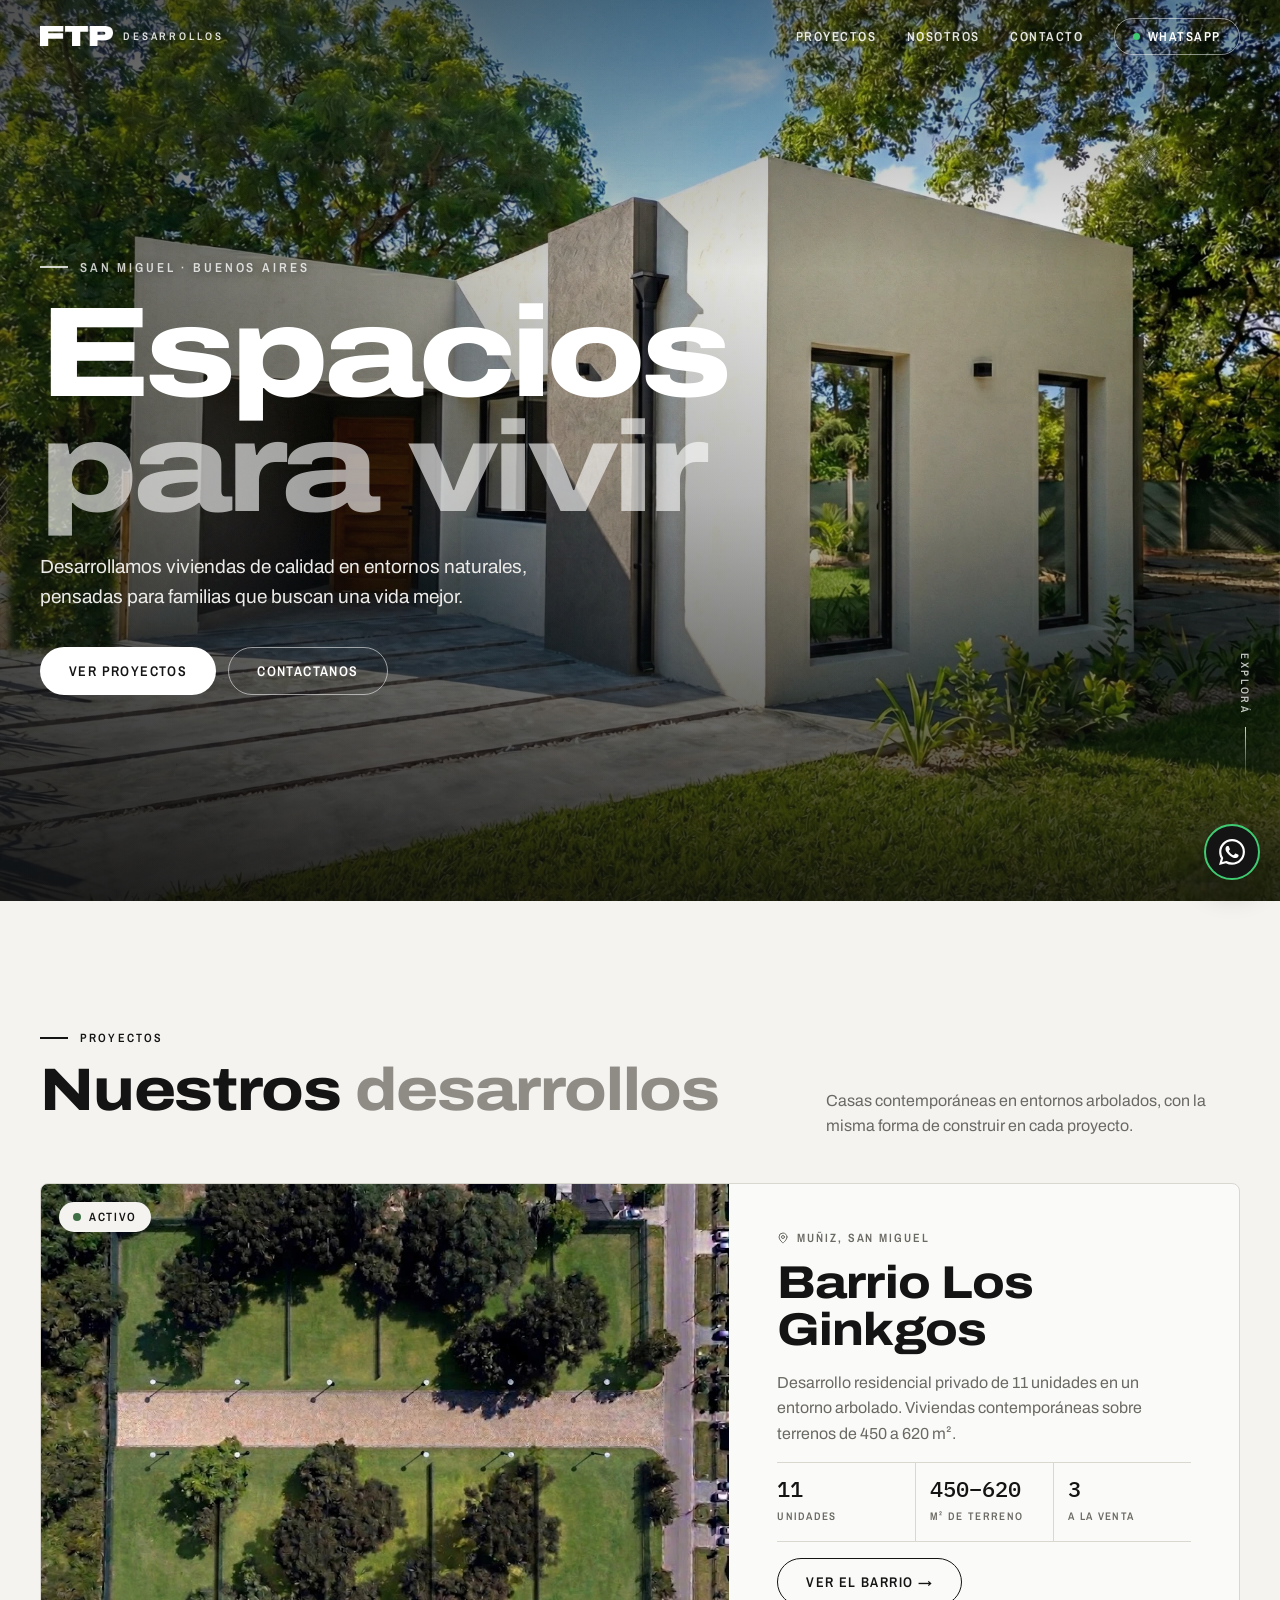
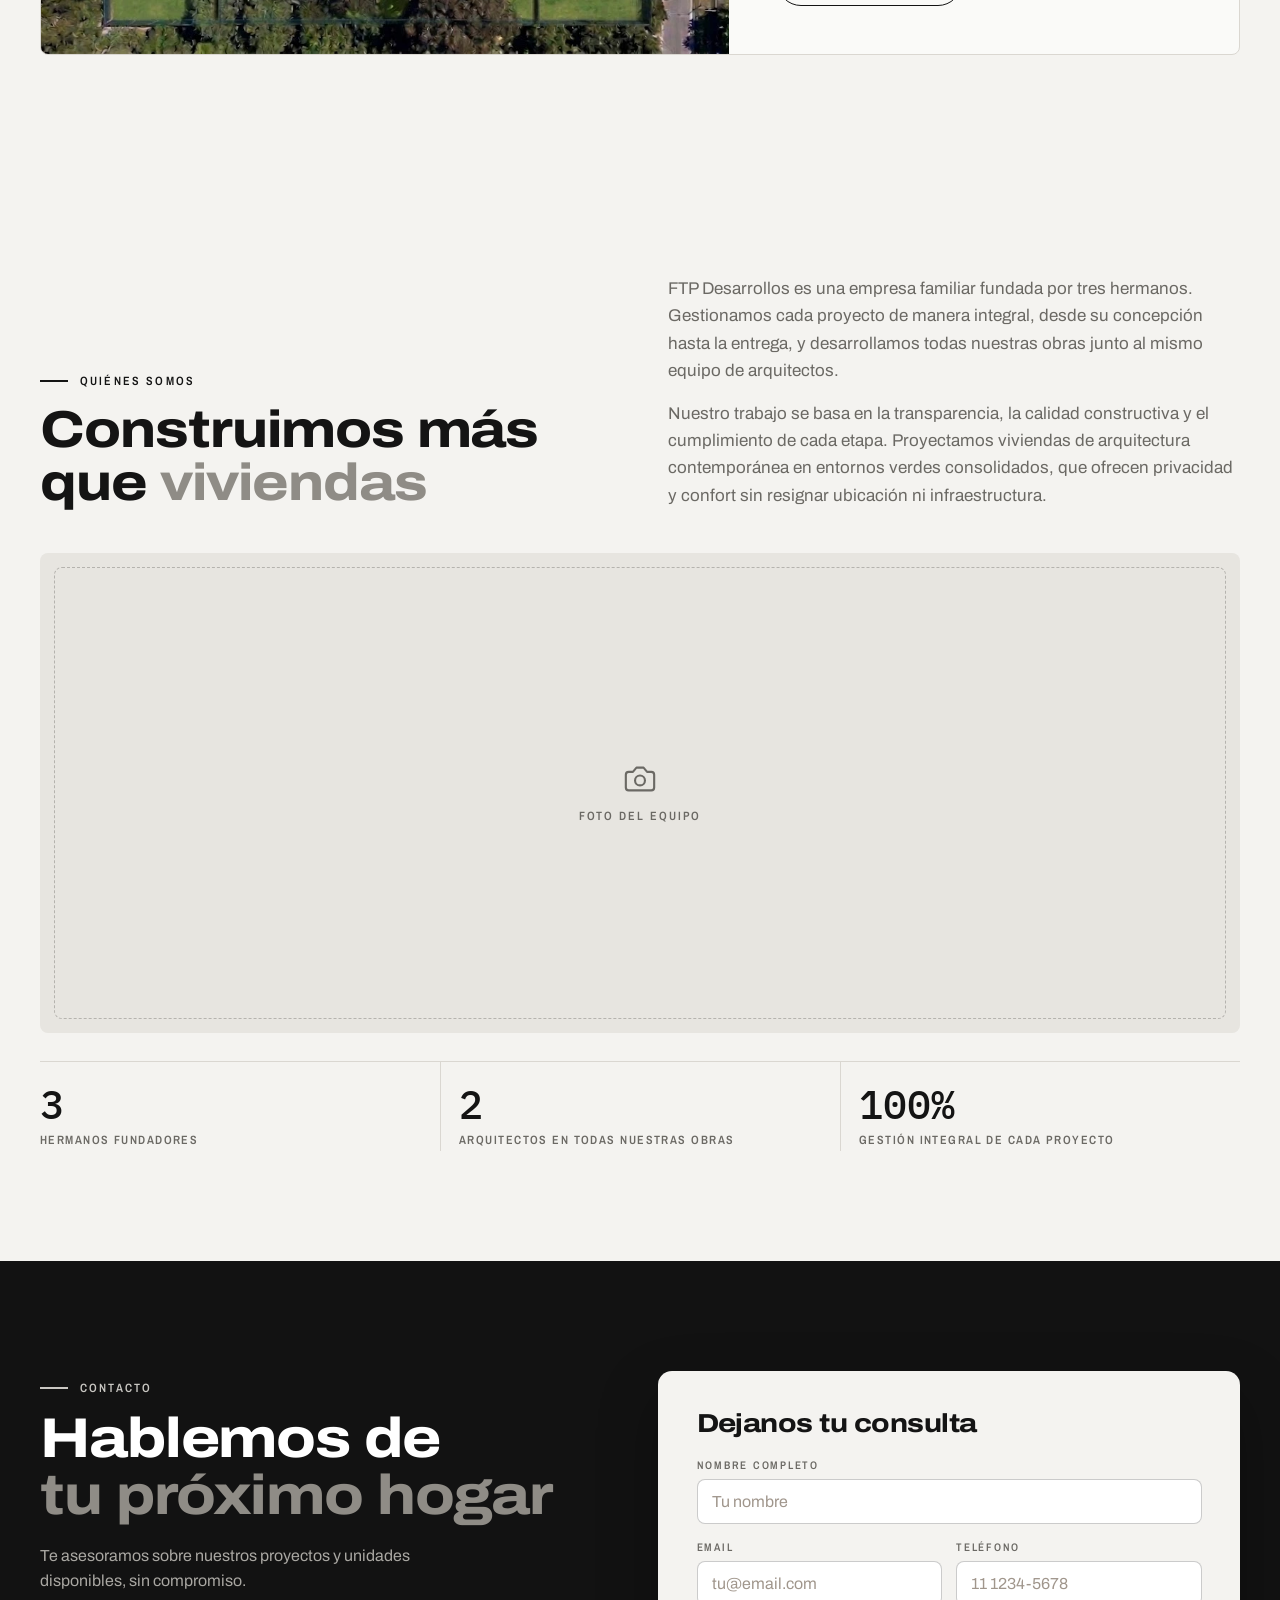
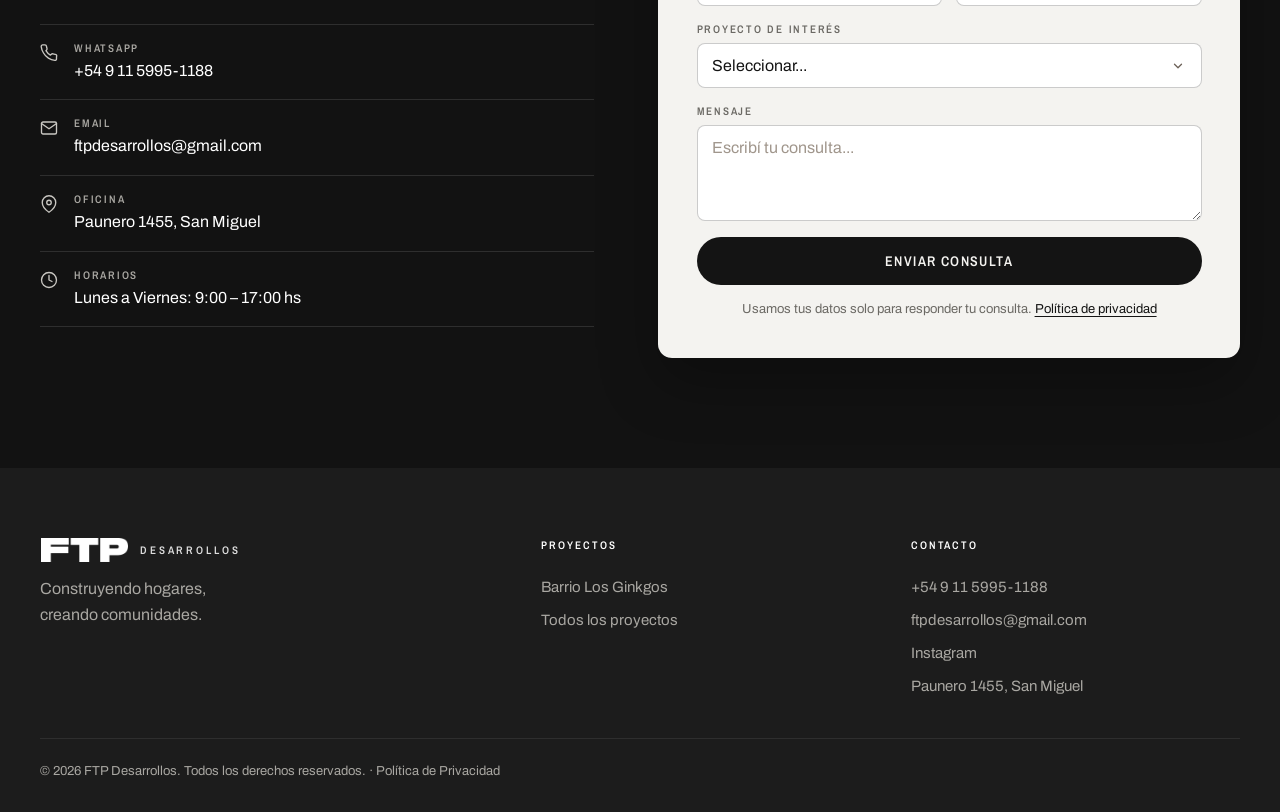
==== index.html @ 304e0113 "Rediseño en blanco y negro con el logo nuevo, páginas de cada casa y vista aérea del barrio - Logo d" ====
<!DOCTYPE html>
<html lang="es">
<head>
    <meta charset="UTF-8">
    <meta name="viewport" content="width=device-width, initial-scale=1.0">
    <title>FTP Desarrollos | Desarrollos inmobiliarios</title>

    <link rel="icon" type="image/x-icon" href="favicon.ico">
    <link rel="icon" type="image/png" sizes="16x16" href="favicon-16x16.png">
    <link rel="icon" type="image/png" sizes="32x32" href="favicon-32x32.png">
    <link rel="icon" type="image/png" sizes="48x48" href="favicon-48x48.png">
    <link rel="icon" type="image/png" sizes="192x192" href="android-chrome-192x192.png">
    <link rel="apple-touch-icon" sizes="180x180" href="apple-touch-icon.png">
    <link rel="manifest" href="site.webmanifest">
    <meta name="theme-color" content="#121212">

    <meta name="description" content="Desarrollamos casas residenciales en San Miguel, Buenos Aires. Conocé Barrio Los Ginkgos, nuestro desarrollo en Muñiz con unidades disponibles.">
    <link rel="canonical" href="https://ftpdesarrollos.com/">
    <meta property="og:title" content="FTP Desarrollos | Casas residenciales en San Miguel">
    <meta property="og:description" content="Desarrollamos casas residenciales en San Miguel, Buenos Aires. Conocé Barrio Los Ginkgos, nuestro desarrollo en Muñiz con unidades disponibles.">
    <meta property="og:image" content="https://ftpdesarrollos.com/images/barrio/barrio1-og.jpg">
    <meta property="og:image:width" content="1200">
    <meta property="og:image:type" content="image/jpeg">
    <meta property="og:url" content="https://ftpdesarrollos.com">
    <meta property="og:type" content="website">
    <meta property="og:locale" content="es_AR">
    <meta name="twitter:card" content="summary_large_image">

    <script>document.documentElement.classList.add('js')</script>
    <link rel="preload" as="image" href="images/uf10/frente-hd.webp" fetchpriority="high">
    <link rel="preconnect" href="https://fonts.googleapis.com">
    <link rel="preconnect" href="https://fonts.gstatic.com" crossorigin>
    <link href="https://fonts.googleapis.com/css2?family=Archivo:wdth,wght@62..125,400..800&family=Archivo+Narrow:wght@500;600;700&family=IBM+Plex+Mono:wght@400;500&display=swap" rel="stylesheet">
    <link rel="stylesheet" href="css/styles.css">

    <script type="application/ld+json">
    {
      "@context": "https://schema.org",
      "@type": "RealEstateAgent",
      "name": "FTP Desarrollos",
      "url": "https://ftpdesarrollos.com",
      "logo": "https://ftpdesarrollos.com/android-chrome-512x512.png",
      "image": "https://ftpdesarrollos.com/images/barrio/barrio1-og.jpg",
      "email": "ftpdesarrollos@gmail.com",
      "telephone": "+5491159951188",
      "sameAs": ["https://www.instagram.com/ftpdesarrollos/"],
      "address": {
        "@type": "PostalAddress",
        "streetAddress": "Paunero 1455",
        "addressLocality": "San Miguel",
        "addressRegion": "Buenos Aires",
        "addressCountry": "AR"
      },
      "areaServed": {
        "@type": "City",
        "name": "San Miguel, Buenos Aires"
      },
      "openingHoursSpecification": {
        "@type": "OpeningHoursSpecification",
        "dayOfWeek": ["Monday", "Tuesday", "Wednesday", "Thursday", "Friday"],
        "opens": "09:00",
        "closes": "17:00"
      }
    }
    </script>
</head>
<body>

    <!-- NAVBAR -->
    <nav class="navbar" id="navbar">
        <div class="container">
            <div class="nav-content">
                <a href="index.html" class="logo">
                    <span class="logo-mark" role="img" aria-label="FTP"></span>
                    <span class="logo-des">Desarrollos</span>
                </a>
                <div class="nav-menu" id="navMenu">
                    <a href="#proyectos">Proyectos</a>
                    <a href="#nosotros">Nosotros</a>
                    <a href="#contacto">Contacto</a>
                    <a href="https://wa.me/5491159951188?text=Hola!%20Me%20gustar%C3%ADa%20recibir%20informaci%C3%B3n%20sobre%20los%20desarrollos%20de%20FTP%20Desarrollos." class="nav-wa" target="_blank" rel="noopener">WhatsApp</a>
                </div>
                <button class="hamburger" id="hamburger" aria-label="Menú">
                    <span></span><span></span><span></span>
                </button>
            </div>
        </div>
    </nav>

    <!-- PORTADA -->
    <section class="hero hero-home" id="inicio">
        <div class="hero-slideshow">
            <div class="hero-slide active" style="background-image:url('images/uf10/frente-hd.webp')"></div>
            <div class="hero-slide" style="background-image:url('images/uf8/frente-hd.webp')"></div>
            <div class="hero-slide" style="background-image:url('images/uf10/casa%20afuera%20lateral.webp')"></div>
            <div class="hero-slide" style="background-image:url('images/uf7/frente-dia.webp')"></div>
        </div>
        <div class="hero-overlay"></div>
        <div class="container hero-container">
            <div class="hero-content">
                <span class="hero-tag">San Miguel · Buenos Aires</span>
                <h1 class="hero-title">Espacios<br><em>para vivir</em></h1>
                <p class="hero-sub">Desarrollamos viviendas de calidad en entornos naturales, pensadas para familias que buscan una vida mejor.</p>
                <div class="hero-btns">
                    <a href="#proyectos" class="btn-primary">Ver proyectos</a>
                    <a href="#contacto" class="btn-ghost">Contactanos</a>
                </div>
            </div>
        </div>
        <div class="hero-scroll">
            <span>Explorá</span>
            <div class="scroll-line"></div>
        </div>
    </section>

    <!-- PROYECTOS -->
    <section class="section-proyectos" id="proyectos">
        <div class="container">
            <div class="proyectos-head fade-in">
                <div>
                    <span class="label">Proyectos</span>
                    <h2 class="section-title">Nuestros <em>desarrollos</em></h2>
                </div>
                <p>Casas contemporáneas en entornos arbolados, con la misma forma de construir en cada proyecto.</p>
            </div>

            <div class="proyectos-grid">


                <!-- LOS GINKGOS -->
                <a href="barrio-los-ginkgos.html" class="proyecto-card fade-in">
                    <div class="pc-image">
                        <img width="1024" height="660" loading="lazy" src="images/barrio/plano-aereo.webp" alt="Vista aérea de Barrio Los Ginkgos: calle interna, lotes y arboleda">
                        <div class="pc-status-badge">Activo</div>
                    </div>
                    <div class="pc-info">
                        <div class="pc-location"><svg width="12" height="12" viewBox="0 0 24 24" fill="none" stroke="currentColor" stroke-width="2" stroke-linecap="round" stroke-linejoin="round"><path d="M20 10c0 6-8 12-8 12s-8-6-8-12a8 8 0 0 1 16 0Z"/><circle cx="12" cy="10" r="3"/></svg> Muñiz, San Miguel</div>
                        <h3>Barrio Los Ginkgos</h3>
                        <p>Desarrollo residencial privado de 11 unidades en un entorno arbolado. Viviendas contemporáneas sobre terrenos de 450 a 620 m².</p>
                        <div class="pc-facts">
                            <div><b>11</b><span>Unidades</span></div>
                            <div><b>450–620</b><span>m² de terreno</span></div>
                            <div><b>3</b><span>A la venta</span></div>
                        </div>
                        <span class="btn-outline pc-cta">Ver el barrio →</span>
                    </div>
                </a>

            </div>
        </div>
    </section>


    <!-- NOSOTROS -->
    <section class="section-nosotros" id="nosotros">
        <div class="container">
            <div class="nosotros-grid fade-in">
                <div class="nosotros-head">
                    <span class="label">Quiénes somos</span>
                    <h2>Construimos más<br>que <em>viviendas</em></h2>
                </div>
                <div class="nosotros-body">
                    <p>FTP Desarrollos es una empresa familiar fundada por tres hermanos. Gestionamos cada proyecto de manera integral, desde su concepción hasta la entrega, y desarrollamos todas nuestras obras junto al mismo equipo de arquitectos.</p>
                    <p>Nuestro trabajo se basa en la transparencia, la calidad constructiva y el cumplimiento de cada etapa. Proyectamos viviendas de arquitectura contemporánea en entornos verdes consolidados, que ofrecen privacidad y confort sin resignar ubicación ni infraestructura.</p>
                </div>
            </div>
            <!-- FOTO DEL EQUIPO (horizontal, de los 3): cuando esté, reemplazar el div .foto-pendiente por
                 <img src="images/nosotros/equipo.webp" alt="..." width="..." height="..." loading="lazy"> -->
            <figure class="nosotros-foto fade-in">
                <div class="foto-pendiente"><svg width="34" height="34" viewBox="0 0 24 24" fill="none" stroke="currentColor" stroke-width="1.5" stroke-linecap="round" stroke-linejoin="round" aria-hidden="true"><path d="M14.5 4h-5L7 7H4a2 2 0 0 0-2 2v9a2 2 0 0 0 2 2h16a2 2 0 0 0 2-2V9a2 2 0 0 0-2-2h-3l-2.5-3z"/><circle cx="12" cy="13" r="3.5"/></svg><span>Foto del equipo</span></div>
            </figure>
            <div class="nosotros-stats fade-in">
                <div class="stat-item"><span class="stat-num">3</span><span class="stat-label">Hermanos fundadores</span></div>
                <div class="stat-item"><span class="stat-num">2</span><span class="stat-label">Arquitectos en todas nuestras obras</span></div>
                <div class="stat-item"><span class="stat-num">100%</span><span class="stat-label">Gestión integral de cada proyecto</span></div>
            </div>
        </div>
    </section>

    <!-- CONTACTO -->
    <section class="section-contacto" id="contacto">
        <div class="container">
            <div class="contact-grid">
                <div class="contact-info fade-in">
                    <span class="label label-light">Contacto</span>
                    <h2>Hablemos de<br><em>tu próximo hogar</em></h2>
                    <p>Te asesoramos sobre nuestros proyectos y unidades disponibles, sin compromiso.</p>
                    <div class="ci-list">
                        <div class="ci-item">
                            <div class="ci-icon">
                                <svg viewBox="0 0 24 24" width="18" height="18" fill="none" stroke="currentColor" stroke-width="1.8" stroke-linecap="round" stroke-linejoin="round">
                                    <path d="M22 16.92v3a2 2 0 0 1-2.18 2 19.79 19.79 0 0 1-8.63-3.07A19.5 19.5 0 0 1 4.69 12 19.79 19.79 0 0 1 1.61 3.41 2 2 0 0 1 3.59 1.23h3a2 2 0 0 1 2 1.72c.127.96.361 1.903.7 2.81a2 2 0 0 1-.45 2.11L7.91 8.84a16 16 0 0 0 6 6l1.27-1.27a2 2 0 0 1 2.11-.45c.907.339 1.85.573 2.81.7A2 2 0 0 1 22 16.92z"/>
                                </svg>
                            </div>
                            <div>
                                <strong>WhatsApp</strong>
                                <a href="https://wa.me/5491159951188?text=Hola!%20Me%20gustar%C3%ADa%20recibir%20informaci%C3%B3n%20sobre%20los%20desarrollos%20de%20FTP%20Desarrollos." target="_blank">+54 9 11 5995-1188</a>
                            </div>
                        </div>
                        <div class="ci-item">
                            <div class="ci-icon">
                                <svg viewBox="0 0 24 24" width="18" height="18" fill="none" stroke="currentColor" stroke-width="1.8" stroke-linecap="round" stroke-linejoin="round">
                                    <path d="M4 4h16c1.1 0 2 .9 2 2v12c0 1.1-.9 2-2 2H4c-1.1 0-2-.9-2-2V6c0-1.1.9-2 2-2z"/><polyline points="22,6 12,13 2,6"/>
                                </svg>
                            </div>
                            <div>
                                <strong>Email</strong>
                                <a href="mailto:ftpdesarrollos@gmail.com">ftpdesarrollos@gmail.com</a>
                            </div>
                        </div>
                        <div class="ci-item">
                            <div class="ci-icon">
                                <svg viewBox="0 0 24 24" width="18" height="18" fill="none" stroke="currentColor" stroke-width="1.8" stroke-linecap="round" stroke-linejoin="round">
                                    <path d="M21 10c0 7-9 13-9 13s-9-6-9-13a9 9 0 0 1 18 0z"/><circle cx="12" cy="10" r="3"/>
                                </svg>
                            </div>
                            <div>
                                <strong>Oficina</strong>
                                <a href="https://www.google.com/maps/search/?api=1&query=Paunero%201455%2C%20San%20Miguel%2C%20Buenos%20Aires" target="_blank" rel="noopener">Paunero 1455, San Miguel</a>
                            </div>
                        </div>
                        <div class="ci-item">
                            <div class="ci-icon">
                                <svg viewBox="0 0 24 24" width="18" height="18" fill="none" stroke="currentColor" stroke-width="1.8" stroke-linecap="round" stroke-linejoin="round">
                                    <circle cx="12" cy="12" r="10"/><polyline points="12 6 12 12 16 14"/>
                                </svg>
                            </div>
                            <div>
                                <strong>Horarios</strong>
                                <span>Lunes a Viernes: 9:00 – 17:00 hs</span>
                            </div>
                        </div>
                    </div>
                </div>

                <form class="contact-form fade-in" id="contactForm" name="contacto-general" method="POST" netlify netlify-honeypot="bot-field">
                    <input type="hidden" name="form-name" value="contacto-general">
                    <p class="hp-field">
                        <label>No completar este campo: <input name="bot-field"></label>
                    </p>
                    <h3>Dejanos tu consulta</h3>
                    <div class="fg">
                        <label for="cg-name">Nombre completo</label>
                        <input type="text" id="cg-name" name="name" placeholder="Tu nombre" required>
                    </div>
                    <div class="fg-row">
                        <div class="fg">
                            <label for="cg-email">Email</label>
                            <input type="email" id="cg-email" name="email" placeholder="tu@email.com" required>
                        </div>
                        <div class="fg">
                            <label for="cg-phone">Teléfono</label>
                            <input type="tel" id="cg-phone" name="phone" placeholder="11 1234-5678">
                        </div>
                    </div>
                    <div class="fg">
                        <label for="cg-project">Proyecto de interés</label>
                        <select id="cg-project" name="project">
                            <option value="">Seleccionar...</option>
                            <option value="ginkgos">Barrio Los Ginkgos</option>
                            <option value="proximo">Próximo proyecto</option>
                            <option value="general">Consulta general</option>
                        </select>
                    </div>
                    <div class="fg">
                        <label for="cg-message">Mensaje</label>
                        <textarea id="cg-message" name="message" rows="4" placeholder="Escribí tu consulta..."></textarea>
                    </div>
                    <button type="submit" class="btn-primary btn-block">Enviar consulta</button>
                    <p class="form-note">Usamos tus datos solo para responder tu consulta. <a href="privacidad.html">Política de privacidad</a></p>
                </form>
            </div>
        </div>
    </section>

    <!-- FOOTER -->
    <footer class="footer">
        <div class="container">
            <div class="footer-grid">
                <div class="footer-brand">
                    <div class="logo">
                        <span class="logo-mark" role="img" aria-label="FTP"></span>
                        <span class="logo-des">Desarrollos</span>
                    </div>
                    <p>Construyendo hogares,<br>creando comunidades.</p>
                </div>
                <div class="footer-nav">
                    <p class="footer-heading">Proyectos</p>
                    <a href="barrio-los-ginkgos.html">Barrio Los Ginkgos</a>
                    <a href="#proyectos">Todos los proyectos</a>
                </div>
                <div class="footer-contact">
                    <p class="footer-heading">Contacto</p>
                    <a href="https://wa.me/5491159951188?text=Hola!%20Me%20gustar%C3%ADa%20recibir%20informaci%C3%B3n%20sobre%20los%20desarrollos%20de%20FTP%20Desarrollos." target="_blank">+54 9 11 5995-1188</a>
                    <a href="mailto:ftpdesarrollos@gmail.com">ftpdesarrollos@gmail.com</a>
                    <a href="https://www.instagram.com/ftpdesarrollos/" target="_blank" rel="noopener">Instagram</a>
                    <span>Paunero 1455, San Miguel</span>
                </div>
            </div>
            <div class="footer-bottom">
                <p>© 2026 FTP Desarrollos. Todos los derechos reservados. · <a href="privacidad.html">Política de Privacidad</a></p>
            </div>
        </div>
    </footer>

    <a href="https://wa.me/5491159951188?text=Hola!%20Me%20gustar%C3%ADa%20recibir%20informaci%C3%B3n%20sobre%20los%20desarrollos%20de%20FTP%20Desarrollos." class="wa-float" target="_blank" title="Consultanos por WhatsApp">
        <svg viewBox="0 0 24 24" fill="white" width="26" height="26">
            <path d="M17.472 14.382c-.297-.149-1.758-.867-2.03-.967-.273-.099-.471-.148-.67.15-.197.297-.767.966-.94 1.164-.173.199-.347.223-.644.075-.297-.15-1.255-.463-2.39-1.475-.883-.788-1.48-1.761-1.653-2.059-.173-.297-.018-.458.13-.606.134-.133.298-.347.446-.52.149-.174.198-.298.298-.497.099-.198.05-.371-.025-.52-.075-.149-.669-1.612-.916-2.207-.242-.579-.487-.5-.669-.51-.173-.008-.371-.01-.57-.01-.198 0-.52.074-.792.372-.272.297-1.04 1.016-1.04 2.479 0 1.462 1.065 2.875 1.213 3.074.149.198 2.096 3.2 5.077 4.487.709.306 1.262.489 1.694.625.712.227 1.36.195 1.871.118.571-.085 1.758-.719 2.006-1.413.248-.694.248-1.289.173-1.413-.074-.124-.272-.198-.57-.347m-5.421 7.403h-.004a9.87 9.87 0 01-5.031-1.378l-.361-.214-3.741.982.998-3.648-.235-.374a9.86 9.86 0 01-1.51-5.26c.001-5.45 4.436-9.884 9.888-9.884 2.64 0 5.122 1.03 6.988 2.898a9.825 9.825 0 012.893 6.994c-.003 5.45-4.437 9.884-9.885 9.884m8.413-18.297A11.815 11.815 0 0012.05 0C5.495 0 .16 5.335.157 11.892c0 2.096.547 4.142 1.588 5.945L.057 24l6.305-1.654a11.882 11.882 0 005.683 1.448h.005c6.554 0 11.89-5.335 11.893-11.893a11.821 11.821 0 00-3.48-8.413z"/>
        </svg>
    </a>

    <script src="js/script.js"></script>
</body>
</html>
---- css/styles.css ----
/* =========================================================
   FTP Desarrollos — sistema de diseño
   Blanco y negro, como el logo: negro para textos y acciones, blancos y grises
   cálidos para fondos y detalles. El color queda solo para los estados de los lotes.
   Archivo para títulos,
   Archivo Narrow para rótulos, IBM Plex Mono para cifras.
   ========================================================= */
:root {
    --paper:      #F4F3F0;
    --paper-2:    #FAFAF8;
    --sheet:      #FFFFFF;
    --sand:       #E7E5E0;
    --rule:       #DAD7D1;
    --ink:        #141414;
    --ink-2:      #2B2B2B;
    --muted:      #6B6964;
    --accent:     #141414;
    --hot:        #141414;
    --em:         #8F8C86;   /* palabra destacada de los títulos */
    --on-night-3: #C9C7C2;   /* rótulos e íconos sobre negro */
    --wood:       #4A4038;
    --night:      #121212;
    --night-2:    #1C1C1C;
    --night-rule: #2E2E2E;
    --on-night:   #F2F1EE;
    --on-night-2: #A9A7A2;

    --ok:   #3F6F45;
    --dev:  #B07D2E;
    --sold: #8A8782;

    --f-display: 'Archivo', ui-sans-serif, system-ui, sans-serif;
    --f-label:   'Archivo Narrow', 'Arial Narrow', ui-sans-serif, sans-serif;
    --f-mono:    'IBM Plex Mono', ui-monospace, Consolas, monospace;

    --radius: 8px;
    --radius-btn: 999px;   /* botones en forma de píldora */
    --ease: .25s ease;
    --gutter: max(20px, env(safe-area-inset-left, 0px));
}

/* === BASE === */
*, *::before, *::after { box-sizing: border-box; margin: 0; padding: 0; }
html { scroll-behavior: smooth; font-size: 16px; scroll-padding-top: 80px; }
body {
    font-family: var(--f-display);
    background: var(--paper);
    color: var(--ink);
    line-height: 1.6;
    overflow-x: hidden;
    -webkit-font-smoothing: antialiased;
}
h1, h2, h3, h4 {
    font-family: var(--f-display);
    font-stretch: 115%;
    font-weight: 760;
    line-height: 1.02;
    letter-spacing: -0.02em;
    text-wrap: balance;
}
em { font-style: normal; color: var(--em); }
a { text-decoration: none; color: inherit; transition: color var(--ease), background var(--ease), border-color var(--ease); }
img { max-width: 100%; display: block; }
button { font-family: inherit; }
[hidden] { display: none !important; }
:focus-visible { outline: 2px solid var(--accent); outline-offset: 3px; }

.container {
    max-width: 1240px;
    margin: 0 auto;
    padding-left: var(--gutter);
    padding-right: max(20px, env(safe-area-inset-right, 0px));
}

/* === RÓTULOS === */
.label {
    display: inline-flex;
    align-items: center;
    gap: 12px;
    font: 600 12px/1 var(--f-label);
    letter-spacing: .18em;
    text-transform: uppercase;
    color: var(--accent);
    margin-bottom: 16px;
}
.label::before { content: ''; width: 28px; height: 2px; background: currentColor; flex-shrink: 0; }
.label-light { color: var(--on-night-3); }

.section-title { font-size: clamp(34px, 5vw, 60px); margin-bottom: 18px; }
.section-subtitle { color: var(--muted); max-width: 58ch; font-size: 17px; margin-bottom: 40px; }
.num, .stat-num, .sv { font-family: var(--f-mono); font-variant-numeric: tabular-nums; }

/* === BOTONES === */
.btn-primary, .btn-ghost, .btn-outline, .btn-no-disponible {
    display: inline-flex;
    align-items: center;
    justify-content: center;
    gap: 10px;
    font: 600 14px/1 var(--f-label);
    letter-spacing: .1em;
    text-transform: uppercase;
    padding: 16px 28px;
    border-radius: var(--radius-btn);
    border: 1px solid transparent;
    cursor: pointer;
    transition: background var(--ease), color var(--ease), border-color var(--ease), transform var(--ease), box-shadow var(--ease);
}
.btn-primary:hover, .btn-ghost:hover, .btn-outline:hover { transform: translateY(-1px); box-shadow: 0 8px 20px rgba(20, 20, 20, .14); }
.btn-primary:active, .btn-ghost:active, .btn-outline:active { transform: none; box-shadow: none; }
.btn-primary { background: var(--ink); color: var(--paper); }
.btn-primary:hover { background: #333; }
.btn-ghost { border-color: rgba(255,255,255,.55); color: #fff; }
.btn-ghost:hover { background: rgba(255,255,255,.12); border-color: #fff; }
.btn-outline { border-color: var(--ink); color: var(--ink); }
.btn-outline:hover { background: var(--ink); color: var(--paper); }
.btn-block { width: 100%; }
.btn-no-disponible { width: 100%; background: var(--sand); color: var(--muted); cursor: default; }

/* === NAVEGACIÓN === */
.navbar {
    position: fixed;
    inset: 0 0 auto 0;
    z-index: 100;
    padding-top: env(safe-area-inset-top, 0px);
    transition: background var(--ease), border-color var(--ease);
    border-bottom: 1px solid transparent;
}
.nav-content { display: flex; align-items: center; justify-content: space-between; height: 72px; gap: 20px; }
/* logo en línea: "FTP" con las letras del logo (sin el edificio, que queda para el ícono cuadrado).
   Toma el color del texto: blanco sobre la foto, oscuro con el menú claro */
.logo { display: inline-flex; align-items: center; gap: 10px; color: #fff; }
.logo-mark {
    width: 73px; height: 20px; flex-shrink: 0; background: currentColor;
    -webkit-mask: url("../images/logo/logo-ftp-linea.png") center / contain no-repeat;
    mask: url("../images/logo/logo-ftp-linea.png") center / contain no-repeat;
}
.logo-des { font: 600 11px/1 var(--f-label); letter-spacing: .26em; text-transform: uppercase; opacity: .85; }
.nav-menu { display: flex; align-items: center; gap: 30px; }
.nav-menu a { font: 600 13px/1 var(--f-label); letter-spacing: .12em; text-transform: uppercase; color: rgba(255,255,255,.88); }
.nav-menu a:hover { color: #fff; }
.nav-menu a.nav-wa {
    display: inline-flex; align-items: center; gap: 8px;
    padding: 11px 18px; border: 1px solid rgba(255,255,255,.5); border-radius: var(--radius-btn); color: #fff;
}
.nav-menu a.nav-wa::before { content: ''; width: 7px; height: 7px; border-radius: 50%; background: #3FCB72; }
.nav-menu a.nav-wa:hover { background: rgba(255,255,255,.12); }

.navbar.scrolled, .navbar.navbar-static { background: rgba(244,243,240,.94); backdrop-filter: blur(10px); border-bottom-color: var(--rule); }
.navbar.scrolled .logo, .navbar.navbar-static .logo { color: var(--ink); }
.navbar.scrolled .nav-menu a, .navbar.navbar-static .nav-menu a { color: var(--ink-2); }
.navbar.scrolled .nav-menu a:hover, .navbar.navbar-static .nav-menu a:hover { color: var(--accent); }
.navbar.scrolled .nav-menu a.nav-wa, .navbar.navbar-static .nav-menu a.nav-wa { border-color: var(--ink); color: var(--ink); }
.navbar.scrolled .nav-menu a.nav-wa:hover, .navbar.navbar-static .nav-menu a.nav-wa:hover { background: var(--ink); color: var(--paper); }

.hamburger { display: none; flex-direction: column; gap: 5px; background: none; border: 0; padding: 10px; cursor: pointer; }
.hamburger span { width: 24px; height: 2px; background: #fff; transition: var(--ease); }
.navbar.scrolled .hamburger span, .navbar.navbar-static .hamburger span { background: var(--ink); }

/* === PORTADA === */
.hero { position: relative; min-height: min(92vh, 900px); display: flex; align-items: flex-end; color: #fff; overflow: hidden; background: var(--night); }
.hero-bg, .hero-slide { position: absolute; inset: 0; background-size: cover; background-position: center 42%; }
.hero-slide { opacity: 0; transition: opacity 1.4s ease; }
.hero-slide.active { opacity: 1; }
.hero-overlay { position: absolute; inset: 0; background: linear-gradient(90deg, rgba(10,10,10,.5) 0%, rgba(10,10,10,.15) 45%, rgba(10,10,10,0) 70%), linear-gradient(180deg, rgba(10,10,10,.45) 0%, rgba(10,10,10,.05) 30%, rgba(10,10,10,.25) 55%, rgba(10,10,10,.85) 100%); }
/* portada del barrio: la vista aérea es muy clara (calle de piedras), el velo es más fuerte del lado del texto */
.hero-aereo .hero-overlay { background: linear-gradient(90deg, rgba(10,10,10,.78) 0%, rgba(10,10,10,.5) 45%, rgba(10,10,10,.12) 80%), linear-gradient(180deg, rgba(10,10,10,.5) 0%, rgba(10,10,10,.1) 30%, rgba(10,10,10,.3) 60%, rgba(10,10,10,.85) 100%); }
.hero-aereo .hero-title em { color: rgba(255,255,255,.72); }
.hero-container { position: relative; width: 100%; padding-bottom: 96px; padding-top: 140px; }
.hero-content { max-width: 820px; }
.hero-tag { display: inline-flex; align-items: center; gap: 12px; font: 600 13px/1 var(--f-label); letter-spacing: .22em; text-transform: uppercase; color: rgba(255,255,255,.78); margin-bottom: 22px; text-shadow: 0 1px 10px rgba(10,10,10,.55); }
.hero-tag::before { content: ''; width: 28px; height: 2px; background: currentColor; }
.hero-title { font-size: clamp(54px, 10vw, 132px); font-stretch: 125%; font-weight: 800; letter-spacing: -.04em; line-height: .9; margin-bottom: 26px; }
.hero-title em { color: rgba(255,255,255,.62); }
.hero-sub { font-size: clamp(16px, 1.6vw, 19px); color: #ECEBE8; max-width: 46ch; margin-bottom: 34px; }
.hero-btns { display: flex; gap: 12px; flex-wrap: wrap; }
.hero .btn-primary { background: #fff; color: var(--ink); }
.hero .btn-primary:hover { background: #E7E5E0; }
.hero-scroll { position: absolute; right: max(28px, env(safe-area-inset-right, 0px)); bottom: 120px; display: flex; align-items: center; gap: 12px; font: 600 11px var(--f-label); letter-spacing: .24em; text-transform: uppercase; color: rgba(255,255,255,.75); writing-mode: vertical-rl; }
.scroll-line { width: 1px; height: 54px; background: linear-gradient(rgba(255,255,255,.8), transparent); }

/* === ANIMACIÓN DE ENTRADA === */
.fade-in { opacity: 1; transform: none; }
@media (prefers-reduced-motion: no-preference) {
    .js .fade-in { opacity: 0; transform: translateY(18px); transition: opacity .7s ease, transform .7s ease; }
    .js .fade-in.visible { opacity: 1; transform: none; }
}

/* === SECCIONES === */
section { padding: 110px 0; }

/* Proyectos */
.section-proyectos { padding-top: 120px; }
.proyectos-head { display: flex; justify-content: space-between; align-items: end; gap: 24px; flex-wrap: wrap; margin-bottom: 44px; }
.proyectos-head p { color: var(--muted); max-width: 46ch; }
.proyectos-grid { display: grid; gap: 28px; }
.proyecto-card {
    display: grid;
    grid-template-columns: minmax(0, 1.35fr) minmax(0, 1fr);
    background: var(--paper-2);
    border: 1px solid var(--rule);
    border-radius: var(--radius);
    overflow: hidden;
    min-height: 460px;
}
.proyecto-card:nth-child(even) { grid-template-columns: minmax(0, 1fr) minmax(0, 1.35fr); }
.proyecto-card:nth-child(even) .pc-image { order: 2; }
.pc-image { position: relative; overflow: hidden; background: var(--sand); min-height: 300px; }
.pc-image img { position: absolute; inset: 0; width: 100%; height: 100%; object-fit: cover; transition: transform .8s ease; }
.proyecto-card:hover .pc-image img { transform: scale(1.03); }
.pc-overlay { display: none; }
.pc-status-badge {
    position: absolute; top: 18px; left: 18px;
    font: 600 12px/1 var(--f-label); letter-spacing: .14em; text-transform: uppercase;
    background: var(--paper); color: var(--ink); padding: 9px 14px; border-radius: var(--radius-btn);
    display: inline-flex; align-items: center; gap: 8px;
}
.pc-status-badge::before { content: ''; width: 8px; height: 8px; border-radius: 50%; background: var(--ok); }
.pc-status-badge.nuevo::before { background: var(--hot); }
.pc-info { padding: clamp(28px, 4vw, 48px); display: flex; flex-direction: column; gap: 16px; }
.pc-location { display: inline-flex; align-items: center; gap: 8px; font: 600 12px/1 var(--f-label); letter-spacing: .16em; text-transform: uppercase; color: var(--muted); }
.pc-info h3 { font-size: clamp(30px, 3.6vw, 46px); }
.pc-info p { color: var(--muted); }
.pc-facts { display: grid; grid-template-columns: repeat(3, minmax(0, 1fr)); border-top: 1px solid var(--rule); border-bottom: 1px solid var(--rule); }
.pc-facts div { padding: 14px 12px 14px 0; min-width: 0; }
.pc-facts div + div { padding-left: 14px; border-left: 1px solid var(--rule); }
.pc-facts b { display: block; font: 500 22px/1.1 var(--f-mono); color: var(--ink); }
.pc-facts span { font: 600 11px var(--f-label); letter-spacing: .12em; text-transform: uppercase; color: var(--muted); }
.pc-tags { display: flex; gap: 8px; flex-wrap: wrap; }
.pc-tags span { font: 600 12px/1 var(--f-label); letter-spacing: .06em; padding: 8px 11px; border: 1px solid var(--rule); border-radius: 2px; color: var(--ink-2); }
.pc-cta { margin-top: auto; align-self: flex-start; }

/* Recorrido (bloque explicativo) */
.section-recorrido { background: var(--night); color: var(--on-night); }
.recorrido-grid { display: grid; grid-template-columns: minmax(0, .9fr) minmax(0, 1.1fr); gap: 56px; align-items: center; }
.recorrido-grid h2 { font-size: clamp(32px, 4.4vw, 54px); margin-bottom: 18px; color: #fff; }
.recorrido-grid > div > p { color: var(--on-night-2); max-width: 48ch; margin-bottom: 30px; }
.steps { list-style: none; display: grid; gap: 0; border-top: 1px solid var(--night-rule); }
.steps li { display: grid; grid-template-columns: 54px minmax(0, 1fr); gap: 14px; padding: 18px 0; border-bottom: 1px solid var(--night-rule); }
.steps b { font: 500 15px var(--f-mono); color: var(--on-night-3); }
.steps strong { display: block; font-weight: 700; color: #fff; margin-bottom: 2px; }
.steps span { color: var(--on-night-2); font-size: 15px; }
.recorrido-visual { position: relative; background: var(--sheet); border-radius: var(--radius); padding: 14px; }
.recorrido-visual img { width: 100%; border-radius: 2px; }
.recorrido-visual .pin-demo {
    position: absolute; width: 26px; height: 26px; border-radius: 50%; background: var(--hot); border: 2px solid #fff;
    box-shadow: 0 0 0 6px rgba(20,20,20,.25);
}
.recorrido-demo { display: grid; gap: 12px; }
.demo-preview { color: var(--ink); display: grid; grid-template-columns: minmax(0, .9fr) minmax(0, 1.1fr); align-items: center; border-color: var(--night-rule); }
.demo-preview img { height: 100%; aspect-ratio: 16 / 9; }
.demo-preview div { display: grid; gap: 4px; padding: 14px 18px; }
.demo-hint { font: 600 11px var(--f-label) !important; letter-spacing: .14em; text-transform: uppercase; color: var(--hot) !important; }
.section-recorrido .btn-outline { border-color: rgba(255,255,255,.6); color: #fff; }
.section-recorrido .btn-outline:hover { background: #fff; color: var(--ink); }

/* Nosotros */
/* arriba el título a la izquierda y el texto a la derecha; abajo la foto del equipo a todo el ancho y los datos */
.nosotros-foto { position: relative; margin: 44px 0 0; aspect-ratio: 5 / 2; border-radius: var(--radius); overflow: hidden; background: var(--sand); }
.nosotros-foto img { width: 100%; height: 100%; object-fit: cover; }
.foto-pendiente { position: absolute; inset: 14px; display: grid; place-content: center; justify-items: center; gap: 12px; border: 1.5px dashed rgba(107, 105, 100, .4); border-radius: var(--radius); color: var(--muted); font: 600 12px var(--f-label); letter-spacing: .16em; text-transform: uppercase; }
.nosotros-grid { display: grid; grid-template-columns: minmax(0, 1fr) minmax(0, 1fr); gap: 56px; align-items: end; }
.nosotros-head h2 { font-size: clamp(34px, 4.2vw, 52px); margin-bottom: 0; }
.nosotros-body p { color: var(--muted); font-size: 17px; margin-bottom: 16px; max-width: 58ch; }
.nosotros-body p:last-child { margin-bottom: 0; }
.nosotros-stats { display: grid; grid-template-columns: repeat(3, minmax(0, 1fr)); margin-top: 28px; border-top: 1px solid var(--rule); }
.stat-item { padding: 20px 14px 0 0; min-width: 0; }
.stat-item + .stat-item { padding-left: 18px; border-left: 1px solid var(--rule); }
.stat-num { display: block; font-size: clamp(28px, 3.4vw, 40px); font-weight: 500; color: var(--ink); line-height: 1.1; }
.stat-label { font: 600 12px var(--f-label); letter-spacing: .12em; text-transform: uppercase; color: var(--muted); }

/* === BARRIO (Los Ginkgos) === */
.barrio-grid { display: grid; grid-template-columns: minmax(0, 1.05fr) minmax(0, 1fr); gap: 64px; align-items: start; }
.barrio-text h2 { font-size: clamp(34px, 4.6vw, 56px); margin-bottom: 20px; }
.barrio-text > p { color: var(--muted); font-size: 17px; margin-bottom: 30px; max-width: 60ch; }
.barrio-features { display: grid; grid-template-columns: repeat(2, minmax(0, 1fr)); border-top: 1px solid var(--rule); }
.bf-item { display: flex; gap: 14px; padding: 20px 16px 20px 0; border-bottom: 1px solid var(--rule); min-width: 0; }
.bf-item:nth-child(even) { padding-left: 18px; border-left: 1px solid var(--rule); }
.bf-icon { color: var(--accent); flex-shrink: 0; padding-top: 2px; }
.bf-item strong { display: block; font-weight: 700; margin-bottom: 2px; }
.bf-item span { color: var(--muted); font-size: 14px; }
.barrio-photos { display: grid; grid-template-columns: 1.4fr 1fr; gap: 12px; position: relative; }
.barrio-photos img { width: 100%; height: 100%; object-fit: cover; border-radius: 2px; }
.bp-main { aspect-ratio: 3 / 4; }
.bp-secondary { aspect-ratio: 3 / 4; margin-top: 60px; }
.bp-label { position: absolute; left: 14px; bottom: 14px; font: 600 12px/1 var(--f-label); letter-spacing: .14em; text-transform: uppercase; background: var(--paper); padding: 9px 12px; border-radius: 2px; }
.barrio-map-full { margin-top: 70px; border: 1px solid var(--rule); border-radius: var(--radius); overflow: hidden; background: var(--paper-2); }
.barrio-map-label { display: flex; align-items: center; gap: 10px; flex-wrap: wrap; padding: 16px 18px; font-size: 15px; border-bottom: 1px solid var(--rule); }
.barrio-map-label svg { color: var(--accent); }
.barrio-map-label a { margin-left: auto; font: 600 13px var(--f-label); letter-spacing: .1em; text-transform: uppercase; color: var(--accent); }
.barrio-map-full iframe { display: block; width: 100%; height: 420px; border: 0; filter: grayscale(.35) sepia(.12); }

/* === ESTADO DE LOS LOTES (Ginkgos) === */
.section-lotes { padding-top: 40px; }
.lotes-head { display: flex; justify-content: space-between; align-items: end; gap: 24px; flex-wrap: wrap; margin-bottom: 22px; }
.lotes-head p { color: var(--muted); max-width: 46ch; }
.lotes-legend { list-style: none; display: flex; flex-wrap: wrap; gap: 10px 22px; margin-bottom: 18px; font: 600 12px var(--f-label); letter-spacing: .1em; text-transform: uppercase; color: var(--ink-2); }
.lotes-legend li { display: flex; align-items: center; gap: 8px; }
.lotes-legend i { width: 12px; height: 12px; border-radius: 2px; background: var(--st); border: 1px solid var(--st-line, transparent); }
.lotes-grid { list-style: none; display: grid; grid-template-columns: repeat(11, minmax(0, 1fr)); gap: 8px; }
.st-disponible { --st: var(--ok); --st-bg: #E3EBDD; }
.st-obra { --st: var(--dev); --st-bg: #F2E6D3; }
.st-proyecto { --st: var(--hot); --st-bg: #F3E0D6; }
.st-terminada { --st: var(--wood); --st-bg: #E8DDD2; }
.st-terreno { --st: transparent; --st-line: var(--muted); --st-bg: var(--paper); }
.st-vendido { --st: var(--sold); --st-bg: #E4E0DB; }
.lote { position: relative; min-height: 168px; border-radius: var(--radius); background: var(--st-bg); border: 1px solid var(--rule); border-top: 5px solid var(--st, var(--rule)); min-width: 0; }
.lote.st-terreno { border-top-style: dashed; border-top-color: var(--muted); background-image: repeating-linear-gradient(135deg, transparent 0 7px, rgba(107,105,100,.07) 7px 8px); }
.lote > *, .lote button, .lote button > * { display: block; }
.lote, .lote button { padding: 14px 12px; }
.lote.has-uf { padding: 0; }
.lote button { width: 100%; height: 100%; text-align: left; background: none; border: 0; cursor: pointer; color: inherit; font: inherit; }
.lote.has-uf:hover { border-color: var(--ink); }
.lote-n { font: 500 26px/1 var(--f-mono); color: var(--ink); margin-bottom: 14px; }
.lote b { font: 700 14px/1.2 var(--f-display); margin-bottom: 4px; }
.lote span:not(.lote-n):not(.lote-bar):not(.lote-bar span) { font-size: 12.5px; color: var(--muted); line-height: 1.3; }
.lote em { margin-top: 12px; font: 600 11px var(--f-label); letter-spacing: .12em; text-transform: uppercase; color: var(--accent); }
.lote-bar { height: 5px; border-radius: 3px; background: rgba(20,20,20,.12); margin-top: 8px; overflow: hidden; }
.lote-bar > span { display: block; height: 100%; background: var(--dev); }
.st-vendido .lote-n { color: var(--muted); }

/* Plano del barrio */
.mp { display: grid; grid-template-columns: minmax(0, 1.2fr) minmax(0, .8fr); gap: 24px; align-items: start; }
.mp-sheet { background: var(--sheet); border: 1px solid var(--rule); border-radius: var(--radius); padding: 10px; }
.mp-sheet svg { display: block; width: 100%; height: auto; max-height: 82vh; }
.mp-side { display: grid; gap: 14px; position: sticky; top: 92px; min-width: 0; }
.mp-bg { fill: #DDE1D1; }
.mp-vecino { fill: #DCDFD0; stroke: #9A9D8D; stroke-width: .3; }
.mp-limite { fill: none; stroke: #C0392B; stroke-width: .6; stroke-dasharray: 2 1.4; pointer-events: none; }
.mp-norte circle { fill: var(--sheet); stroke: var(--ink-2); stroke-width: .4; }
.mp-norte path { fill: var(--ink); }
.mp-norte text { font: 700 3px var(--f-label); fill: var(--ink); text-anchor: middle; }
.mp-street { fill: #E6E2D8; }
.mp-road { fill: #D3D0CA; }
.mp-axis { stroke: #fff; stroke-width: .35; stroke-dasharray: 2.5 2; }
.mp-arrow { fill: none; stroke: #fff; stroke-width: .9; stroke-linecap: round; stroke-linejoin: round; }
.mp-street-name { font: 600 2.6px var(--f-label); letter-spacing: .6px; fill: #fff; text-anchor: middle; paint-order: stroke; stroke: rgba(10, 10, 10, .6); stroke-width: .6px; stroke-linejoin: round; }
.mp-small { font: 700 2.2px var(--f-label); letter-spacing: .5px; fill: #fff; text-anchor: middle; paint-order: stroke; stroke: var(--hot); stroke-width: .7px; stroke-linejoin: round; }
.mp-q { font: 700 3.2px var(--f-label); letter-spacing: .8px; fill: var(--accent); text-anchor: middle; }
.mp-lot { cursor: pointer; outline: none; }
/* lotes sobre la vista aérea: borde blanco y un velo suave con el color de su estado */
.mp-lot polygon { fill: var(--st); fill-opacity: .2; stroke: #fff; stroke-opacity: .9; stroke-width: .45; transition: fill-opacity .15s, stroke-width .15s; }
.mp-lot.st-terreno polygon { fill: #fff; fill-opacity: .06; }
.mp-lot.st-vendido polygon { fill: #1A1A1A; fill-opacity: .34; }
.mp-lot:hover polygon, .mp-lot:focus polygon, .mp-lot.on polygon { fill-opacity: .48; stroke-width: .9; }
.mp-lot.st-terreno.on polygon, .mp-lot.st-terreno:hover polygon { fill: #fff; fill-opacity: .26; }
.mp-n { font: 500 6px var(--f-mono); fill: #fff; text-anchor: middle; pointer-events: none; paint-order: stroke; stroke: rgba(10, 10, 10, .62); stroke-width: .9px; stroke-linejoin: round; }
.mp-st { font: 700 2.1px var(--f-label); letter-spacing: .3px; fill: #fff; text-anchor: middle; pointer-events: none; paint-order: stroke; stroke: rgba(10, 10, 10, .62); stroke-width: .55px; stroke-linejoin: round; }
.mp-lot.st-vendido .mp-n, .mp-lot.st-vendido .mp-st { fill: rgba(255, 255, 255, .82); }
.mp-flag { pointer-events: none; }
.lotes-legend i.st-vendido { --st: #C62828; }
.lotes-legend i.st-disponible { --st: #2E7D32; }
.lotes-legend i.st-terreno { --st: #E09A1A; --st-line: transparent; }
.mp-flag rect { fill: #C62828; stroke: rgba(255, 255, 255, .85); stroke-width: .2; }
.mp-flag-venta rect { fill: #2E7D32; }
.mp-flag-proximo rect { fill: #E09A1A; }
.mp-flag text { font: 700 2.1px var(--f-label); letter-spacing: .3px; fill: #fff; text-anchor: middle; }
.mp-card { background: var(--paper-2); border: 1px solid var(--rule); border-top: 5px solid var(--accent); border-radius: var(--radius); padding: 20px; display: grid; gap: 12px; }
.mp-card h3 { font-size: 36px; }
.mp-card p { color: var(--muted); }
.mp-card dl { display: grid; grid-template-columns: repeat(2, minmax(0, 1fr)); border-top: 1px solid var(--rule); border-bottom: 1px solid var(--rule); }
.mp-card dl div { padding: 10px 8px 10px 0; min-width: 0; }
.mp-card dl div + div { padding-left: 10px; border-left: 1px solid var(--rule); }
.mp-card dt { font: 600 10px var(--f-label); letter-spacing: .14em; text-transform: uppercase; color: var(--muted); }
.mp-card dd { font: 500 17px var(--f-mono); }
.mp-photo { position: relative; padding: 0; border: 0; border-radius: 2px; overflow: hidden; cursor: zoom-in; background: var(--sand); display: block; width: 100%; }
.mp-photo img { width: 100%; aspect-ratio: 16 / 10; object-fit: cover; transition: transform .5s ease; }
.mp-photo:hover img { transform: scale(1.03); }
.mp-photo span { position: absolute; left: 10px; bottom: 10px; font: 600 11px/1 var(--f-label); letter-spacing: .12em; text-transform: uppercase; color: #fff; background: rgba(10,10,10,.6); padding: 7px 9px; border-radius: 2px; }
.mp-thumbs { display: grid; grid-template-columns: repeat(4, minmax(0, 1fr)); gap: 6px; }
.mp-thumbs button { padding: 0; border: 0; border-radius: 2px; overflow: hidden; cursor: pointer; background: var(--sand); }
.mp-thumbs img { width: 100%; aspect-ratio: 4 / 3; object-fit: cover; opacity: .85; transition: opacity var(--ease); }
.mp-thumbs button:hover img { opacity: 1; }
.mp-actions { display: grid; grid-template-columns: 1fr 1fr; gap: 8px; }
.mp-actions .btn-primary, .mp-actions .btn-outline { padding: 13px 10px; font-size: 12px; }
.mp-chip { justify-self: start; display: inline-flex; align-items: center; gap: 8px; font: 600 11px/1 var(--f-label); letter-spacing: .14em; text-transform: uppercase; padding: 8px 12px; border-radius: var(--radius-btn); background: var(--st-bg); }
.mp-chip::before { content: ''; width: 8px; height: 8px; border-radius: 50%; background: var(--st, var(--muted)); border: 1px solid var(--st-line, transparent); }

/* === MAQUETA 3D === */
.maqueta { position: relative; width: 100%; aspect-ratio: 16 / 9; max-height: 80vh; border-radius: var(--radius); overflow: hidden; border: 1px solid var(--rule);
    background: linear-gradient(180deg, #DCE6EC 0%, #EEF0E8 55%, #E4E6DA 100%); cursor: grab; touch-action: none; }
.maqueta:active { cursor: grabbing; }
.maqueta canvas { display: block; width: 100% !important; height: 100% !important; }
.maqueta:not(.listo)::after { content: 'Cargando maqueta…'; position: absolute; inset: 0; display: grid; place-items: center; font: 600 13px var(--f-label); letter-spacing: .12em; text-transform: uppercase; color: var(--muted); }
@media (max-width: 600px) { .maqueta { aspect-ratio: 4 / 3; } }

/* === SECCIÓN PLANTA DE UNA CASA === */
.section-recorrido-casa { background: var(--paper-2); border-bottom: 1px solid var(--rule); padding-top: 90px; }
.section-recorrido-casa .planbox { grid-template-columns: minmax(0, 1.55fr) minmax(0, .55fr); gap: 18px; }
.section-recorrido-casa .plan-sheet { padding: 0; overflow: hidden; box-shadow: 0 18px 50px rgba(20, 20, 20, .08); }
.section-recorrido-casa .plan-sheet { position: relative; }
.section-recorrido-casa .plan-sheet svg { max-height: none; }
.planta-casa .pr-zona { fill: #fff; fill-opacity: 0; cursor: pointer; transition: fill-opacity .2s; }
.planta-casa .hot .pr-zona:hover, .planta-casa .hot .pr-zona:focus, .planta-casa .hot .pr-zona.on { fill: var(--hot); fill-opacity: .2; outline: none; }
.planta-casa .pr-nombre { font: 700 12px var(--f-label); letter-spacing: .7px; fill: #fff; text-anchor: middle; paint-order: stroke; stroke: rgba(15, 15, 15, .72); stroke-width: 4px; stroke-linejoin: round; pointer-events: none; }
@media (max-width: 640px) {
    .planta-casa .pr-nombre { display: none; }
    .planta-casa .pin { transform: scale(1.9); transform-box: fill-box; transform-origin: center; }
}
.section-recorrido-casa .plan-main { display: grid; gap: 12px; min-width: 0; }
.section-recorrido-casa .plan-preview { box-shadow: 0 12px 34px rgba(20, 20, 20, .1); }
.section-recorrido-casa .plan-side { align-self: stretch; }
.section-recorrido-casa .plan-side, .section-recorrido-casa .plan-preview { display: flex; flex-direction: column; }
.section-recorrido-casa .plan-preview { flex: 1; }
.section-recorrido-casa .plan-preview img { flex: 1 1 0; min-height: 260px; height: auto; aspect-ratio: auto; }
.section-recorrido-casa .plan-preview b { font-size: 22px; }
.section-recorrido-casa .amb-list { display: grid; grid-template-columns: repeat(4, minmax(0, 1fr)); gap: 8px; border: 0; }
.section-recorrido-casa .amb-list li { grid-template-columns: 24px minmax(0, 1fr); gap: 8px; font-size: 14px; padding: 10px 12px; border: 1px solid var(--rule); border-radius: var(--radius); background: var(--paper); }
.section-recorrido-casa .amb-list li em { display: none; }
.section-recorrido-casa.vertical .planbox { grid-template-columns: minmax(0, 520px) minmax(0, 1fr); }
.section-recorrido-casa.vertical .amb-list { grid-template-columns: repeat(2, minmax(0, 1fr)); }
.section-recorrido-casa.vertical .plan-side { align-self: start; }
.section-recorrido-casa.vertical .plan-preview img { flex: none; aspect-ratio: 4 / 5; min-height: 0; }
@media (max-width: 1024px) {
    .section-recorrido-casa .planbox, .section-recorrido-casa.vertical .planbox { grid-template-columns: minmax(0, 1fr); }
    .section-recorrido-casa.vertical .plan-main { max-width: 560px; width: 100%; justify-self: center; }
    .section-recorrido-casa .plan-preview { display: grid; grid-template-columns: minmax(0, 1.2fr) minmax(0, 1fr); align-items: center; }
    .section-recorrido-casa .plan-preview img { aspect-ratio: 4 / 3; height: 100%; }
}
@media (max-width: 640px) {
    .section-recorrido-casa .amb-list { grid-template-columns: repeat(2, minmax(0, 1fr)); }
    .section-recorrido-casa .plan-preview { grid-template-columns: minmax(0, 1fr); }
}

/* === PLANTA SOBRE EL PLANO DE OBRA === */
.planta-casa .pv-muro { stroke: #262626; stroke-linecap: square; }
.planta-casa .pv-vidrio { stroke: #CFE0EA; stroke-linecap: butt; }
.planta-casa .pv-vidrio-l { stroke: #262626; }
.planta-casa .pv-limite { stroke: #8A8782; stroke-dasharray: 6 4; }
.planta-casa .pv-zona { fill: var(--hot); fill-opacity: 0; }
.planta-casa .po-verde { fill: #9DB07F; fill-opacity: .25; }
.planta-casa .po-papel { fill: #FFFFFF; }
.planta-casa .po-plano { opacity: .92; }
.planta-casa .po-amb { stroke: none; transition: fill-opacity .2s; cursor: pointer; mix-blend-mode: multiply; }
.planta-casa .po-calido { fill: #E9C9A4; fill-opacity: .45; }
.planta-casa .po-humedo { fill: #BFD4DA; fill-opacity: .5; }
.planta-casa .po-neutro { fill: #DCD6CC; fill-opacity: .45; cursor: default; }
.planta-casa .hot .po-amb:hover, .planta-casa .hot .po-amb:focus, .planta-casa .hot .po-amb.on { fill: var(--hot); fill-opacity: .28; outline: none; }
.planta-casa .po-nombre { font: 700 11px var(--f-label); letter-spacing: .6px; fill: #232323; text-anchor: middle; paint-order: stroke; stroke: #FFFFFF; stroke-width: 3.5px; stroke-linejoin: round; pointer-events: none; }
.planta-casa .po-muted { font-size: 9.5px; fill: #6B6964; }

/* === PLANTA ILUSTRADA DE UNA CASA === */
.planta-casa { font-family: var(--f-label); }
.planta-casa .pc-out { stroke: #B7AE9F; stroke-width: .3; }
.planta-casa .pc-linea { stroke: #8A8782; stroke-width: .4; stroke-dasharray: 3 2; }
.planta-casa .pc-tree { fill: #8FA374; stroke: #6F8357; stroke-width: .4; }
.planta-casa .pc-tree2 { fill: #A9BC8C; }
.planta-casa .pc-wall-o { fill: none; stroke: #262626; stroke-width: 2.6; stroke-linejoin: miter; }
.planta-casa .pc-wall-i { fill: none; stroke: #262626; stroke-width: 1.2; }
.planta-casa .pc-glass { fill: #CFE0EA; stroke: #262626; stroke-width: .35; }
.planta-casa .pc-dl { stroke: #262626; stroke-width: .6; stroke-linecap: round; }
.planta-casa .pc-da { fill: none; stroke: #262626; stroke-width: .3; stroke-dasharray: 1.2 .8; }
.planta-casa .pc-fu { fill: #fff; stroke: #8A8782; stroke-width: .35; }
.planta-casa .pc-fu2 { fill: #EFE9E1; stroke: #8A8782; stroke-width: .35; }
.planta-casa .pc-bl { fill: #E8C9B4; stroke: #8A8782; stroke-width: .35; }
.planta-casa .pc-ct { fill: #E6DFD5; stroke: #8A8782; stroke-width: .35; }
.planta-casa .pc-ln { fill: none; stroke: #8A8782; stroke-width: .3; }
.planta-casa .pc-plant { fill: #A9B58F; stroke: #7D8B66; stroke-width: .3; }
.planta-casa .pc-name { font: 700 2.6px var(--f-label); letter-spacing: .3px; fill: #232323; text-anchor: middle; paint-order: stroke; stroke: #FFFFFF; stroke-width: 1.2px; stroke-linejoin: round; pointer-events: none; }
.planta-casa .pc-muted { fill: #7B7065; font-size: 2.2px; }
.planta-casa .pc-cerco { stroke: #6B5442; stroke-width: .8; stroke-dasharray: 1 2.5; }
.planta-casa .pc-rug { fill: #E7DCCB; stroke: #CDBEA8; stroke-width: .3; }
.planta-casa .pc-boiler { fill: #fff; stroke: #C0392B; stroke-width: .5; }
.planta-casa .pc-losa { fill: #D9D5CE; stroke: #B9B3AA; stroke-width: .3; }
.planta-casa .pc-car { fill: #F4F2EE; stroke: #8A8782; stroke-width: .4; }
.planta-casa .pc-carw { fill: #CFE0EA; stroke: #8A8782; stroke-width: .3; }
.planta-casa .pc-door { fill: #A9744A; }
.planta-casa .pc-medianera { fill: #D3D0CA; stroke: #8A8782; stroke-width: .3; }
.planta-casa .pc-medianera-t { font-size: 2.2px; fill: #4E453D; }
.planta-casa .pc-camino { stroke: #E4DED3; stroke-width: 7; stroke-linecap: round; fill: none; }
.planta-casa .pc-street { font: 600 2.8px var(--f-label); letter-spacing: .8px; fill: #6B6964; text-anchor: middle; }
.amb-list { list-style: none; border-top: 1px solid var(--rule); counter-reset: none; }
.amb-list li { display: grid; grid-template-columns: 28px minmax(0, 1fr) auto; gap: 10px; align-items: center; padding: 10px 6px; border-bottom: 1px solid var(--rule); cursor: pointer; font-size: 15px; }
.amb-list li b { width: 22px; height: 22px; border-radius: 50%; background: var(--hot); color: #fff; font: 500 11px/22px var(--f-mono); text-align: center; }
.amb-list li em { font: 500 12px var(--f-mono); color: var(--muted); font-style: normal; }
.amb-list li:hover, .amb-list li.on, .amb-list li:focus { background: var(--sand); outline: none; }

/* === PÁGINA DE UNA CASA === */
.casa-grid { display: grid; grid-template-columns: minmax(0, 1.1fr) minmax(0, .9fr); gap: 56px; align-items: start; }
.casa-grid .uf-desc { margin-bottom: 22px; }
.casa-grid .uf-desc p { font-size: 17px; max-width: 60ch; }
.casa-ubic { display: grid; gap: 12px; position: sticky; top: 92px; }
.k-label { font: 600 11px var(--f-label); letter-spacing: .16em; text-transform: uppercase; color: var(--muted); }
.mp-lot.mp-mute polygon { fill: #1A1A1A; fill-opacity: .3; }
.dd-txt { font-family: var(--f-display) !important; font-size: 18px !important; font-weight: 700; }
.hero-sub [class^="badge-"] { margin-right: 8px; vertical-align: 2px; }
.plano-hoja { margin: 0; background: var(--sheet); border: 1px solid var(--rule); border-radius: var(--radius); padding: 18px; }
.plano-hoja img { width: 100%; max-height: 72vh; object-fit: contain; cursor: zoom-in; background: #fff; }
.plano-hoja figcaption { display: flex; justify-content: space-between; align-items: center; gap: 12px; padding-top: 14px; font: 500 13px var(--f-mono); color: var(--muted); flex-wrap: wrap; }
.plano-hoja .btn-outline { padding: 11px 16px; font-size: 12px; }
.section-otras { padding: 70px 0; border-top: 1px solid var(--rule); }
.otras-grid { display: grid; grid-template-columns: repeat(3, minmax(0, 1fr)); gap: 14px; }
.otra { display: grid; grid-template-columns: 120px minmax(0, 1fr); background: var(--paper-2); border: 1px solid var(--rule); border-radius: var(--radius); overflow: hidden; }
.otra:hover { border-color: var(--ink); }
.otra img { width: 100%; height: 100%; aspect-ratio: 4 / 3; object-fit: cover; }
.otra div { padding: 12px 14px; display: grid; gap: 4px; align-content: center; }
.otra [class^="badge-"] { justify-self: start; padding: 6px 8px; font-size: 10px; }
.otra b { font-size: 20px; font-stretch: 112%; }
.otra small { font: 500 12px var(--f-mono); color: var(--muted); }

/* === UNIDADES (tarjetas + detalle) === */
.section-unidades { background: var(--paper-2); border-top: 1px solid var(--rule); border-bottom: 1px solid var(--rule); }
.uf-cards-grid { display: grid; grid-template-columns: repeat(4, minmax(0, 1fr)); gap: 16px; }
.ufc { background: var(--paper); border: 1px solid var(--rule); border-radius: var(--radius); overflow: hidden; cursor: pointer; transition: border-color var(--ease), transform var(--ease); }
.ufc:hover { border-color: var(--ink); }
.ufc.active { border-color: var(--accent); box-shadow: 0 0 0 1px var(--accent); }
.ufc-img { position: relative; aspect-ratio: 4 / 3; overflow: hidden; background: var(--sand); }
.ufc-img img { width: 100%; height: 100%; object-fit: cover; transition: transform .6s ease; }
.ufc:hover .ufc-img img { transform: scale(1.04); }
.ufc-img-overlay { display: none; }
.ufc-vendida .ufc-img img { filter: grayscale(.8); opacity: .8; }
.badge-disponible, .badge-desarrollo, .badge-vendida {
    display: inline-flex; align-items: center; gap: 7px;
    font: 600 11px/1 var(--f-label); letter-spacing: .14em; text-transform: uppercase;
    background: var(--paper); color: var(--ink); padding: 8px 12px; border-radius: var(--radius-btn);
}
.badge-disponible::before, .badge-desarrollo::before, .badge-vendida::before { content: ''; width: 7px; height: 7px; border-radius: 50%; }
.badge-disponible::before { background: var(--ok); }
.badge-desarrollo::before { background: var(--dev); }
.badge-vendida::before { background: var(--sold); }
.ufc-img > [class^="badge-"] { position: absolute; top: 12px; left: 12px; }
.ufc-body { padding: 18px 18px 16px; }
.ufc-top h3 { font-size: 26px; margin-bottom: 10px; }
.ufc-specs-row { display: flex; flex-wrap: wrap; gap: 4px 12px; font: 500 13px var(--f-mono); color: var(--muted); margin-bottom: 14px; }
.ufc-toggle { display: flex; justify-content: space-between; font: 600 12px var(--f-label); letter-spacing: .14em; text-transform: uppercase; color: var(--accent); border-top: 1px solid var(--rule); padding-top: 12px; }
.ufc-arrow { transition: transform var(--ease); }
.ufc.active .ufc-arrow { transform: rotate(180deg); }

.uf-detail-wrap { margin-top: 18px; }
.uf-detail { max-height: 0; overflow: hidden; transition: max-height .45s ease; }
.uf-detail-inner { background: var(--paper); border: 1px solid var(--rule); border-radius: var(--radius); padding: clamp(20px, 3vw, 36px); margin-bottom: 8px; }
.ufd-header { margin-bottom: 22px; }
.ufd-header h3 { font-size: clamp(28px, 3.4vw, 42px); margin-top: 12px; }
.ufd-body { display: grid; grid-template-columns: minmax(0, 1.2fr) minmax(0, 1fr); gap: 36px; }
.gallery-main { position: relative; aspect-ratio: 4 / 3; border-radius: 2px; overflow: hidden; cursor: zoom-in; background: var(--sand); }
.gallery-main img { width: 100%; height: 100%; object-fit: cover; }
.gallery-zoom-hint { position: absolute; right: 12px; bottom: 12px; display: inline-flex; gap: 6px; align-items: center; font: 600 11px var(--f-label); letter-spacing: .12em; text-transform: uppercase; background: rgba(10,10,10,.6); color: #fff; padding: 7px 10px; border-radius: 2px; }
.gallery-strip { display: flex; gap: 8px; overflow-x: auto; padding-top: 10px; scrollbar-width: thin; }
.gthumb { width: 86px; height: 62px; object-fit: cover; border-radius: 2px; cursor: pointer; opacity: .55; flex-shrink: 0; transition: opacity var(--ease); }
.gthumb:hover { opacity: .85; }
.gthumb.active { opacity: 1; outline: 2px solid var(--accent); outline-offset: 1px; }
.ufd-info { display: flex; flex-direction: column; gap: 22px; min-width: 0; }
.uf-specs { display: grid; grid-template-columns: repeat(2, minmax(0, 1fr)); border-top: 1px solid var(--rule); }
.spec { padding: 14px 12px 14px 0; border-bottom: 1px solid var(--rule); min-width: 0; }
.spec:nth-child(even) { padding-left: 14px; border-left: 1px solid var(--rule); }
.sv { display: block; font-size: 26px; font-weight: 500; line-height: 1.1; }
.sl { font: 600 11px var(--f-label); letter-spacing: .12em; text-transform: uppercase; color: var(--muted); }
.uf-desc p { color: var(--muted); font-size: 15px; margin-bottom: 12px; }
.uf-desc strong { color: var(--ink); font-weight: 600; }
.uf-tags { display: flex; flex-wrap: wrap; gap: 8px; }
.uf-tags span { font: 600 12px var(--f-label); letter-spacing: .04em; padding: 7px 10px; border: 1px solid var(--rule); border-radius: 2px; color: var(--ink-2); }
.ufd-vendida .gallery-main img { filter: grayscale(.5); }

/* === CONTACTO === */
.section-contacto { background: var(--night); color: var(--on-night); }
.contact-grid { display: grid; grid-template-columns: minmax(0, 1fr) minmax(0, 1.05fr); gap: 64px; align-items: start; }
.contact-info h2 { font-size: clamp(34px, 4.6vw, 56px); color: #fff; margin-bottom: 18px; }
.contact-info h2 em { color: var(--em); }
.contact-info > p { color: var(--on-night-2); max-width: 44ch; margin-bottom: 30px; }
.ci-list { border-top: 1px solid var(--night-rule); }
.ci-item { display: flex; gap: 16px; align-items: flex-start; padding: 16px 0; border-bottom: 1px solid var(--night-rule); }
.ci-icon { color: var(--on-night-3); padding-top: 3px; }
.ci-item strong { display: block; font: 600 11px var(--f-label); letter-spacing: .16em; text-transform: uppercase; color: var(--on-night-2); margin-bottom: 3px; }
.ci-item a, .ci-item span { color: #fff; }
.ci-item a { border-bottom: 1px solid transparent; transition: color var(--ease), border-color var(--ease); }
.ci-item a:hover { color: #fff; border-bottom-color: rgba(255, 255, 255, .45); }
.contact-form { background: var(--paper); color: var(--ink); border-radius: 14px; padding: clamp(24px, 3vw, 40px); box-shadow: 0 24px 60px rgba(0, 0, 0, .28); }
.contact-form h3 { font-size: 26px; margin-bottom: 22px; }
.fg { display: flex; flex-direction: column; gap: 7px; margin-bottom: 16px; min-width: 0; }
.fg-row { display: grid; grid-template-columns: repeat(2, minmax(0, 1fr)); gap: 14px; }
.fg label { font: 600 11px var(--f-label); letter-spacing: .16em; text-transform: uppercase; color: var(--muted); }
.fg input, .fg select, .fg textarea {
    font: 400 16px var(--f-display); color: var(--ink);
    background: #fff; border: 1px solid rgba(20, 20, 20, .22); border-radius: 8px; padding: 13px 14px; width: 100%;
    transition: border-color var(--ease), box-shadow var(--ease);
}
.fg input::placeholder, .fg textarea::placeholder { color: #A0968C; }
.fg input:hover, .fg select:hover, .fg textarea:hover { border-color: rgba(20, 20, 20, .4); }
.fg input:focus, .fg select:focus, .fg textarea:focus { outline: none; border-color: var(--accent); box-shadow: 0 0 0 3px rgba(20, 20, 20, .1); }
/* flecha propia en el desplegable, igual en todos los navegadores */
.fg select {
    appearance: none; -webkit-appearance: none; padding-right: 42px; cursor: pointer;
    background-image: url("data:image/svg+xml,%3Csvg xmlns=%27http://www.w3.org/2000/svg%27 width=%2714%27 height=%2714%27 viewBox=%270 0 24 24%27 fill=%27none%27 stroke=%27%236C6158%27 stroke-width=%272.2%27 stroke-linecap=%27round%27 stroke-linejoin=%27round%27%3E%3Cpath d=%27m6 9 6 6 6-6%27/%3E%3C/svg%3E");
    background-repeat: no-repeat; background-position: right 16px center;
}
.form-note { margin-top: 14px; font-size: 13px; color: var(--muted); text-align: center; }
.form-note a { color: var(--ink); text-decoration: underline; text-underline-offset: 3px; }
.fg textarea { resize: vertical; }
.hp-field { position: absolute; left: -9999px; }

/* === PIE === */
.footer { background: var(--night-2); color: var(--on-night-2); padding: 70px 0 30px; }
.footer-grid { display: grid; grid-template-columns: 1.4fr 1fr 1fr; gap: 40px; padding-bottom: 40px; border-bottom: 1px solid var(--night-rule); }
.footer .logo { color: #fff; margin-bottom: 14px; gap: 12px; }
.footer .logo-mark { width: 88px; height: 24px; }
.footer-brand p { max-width: 30ch; }
.footer-heading { font: 600 11px var(--f-label); letter-spacing: .18em; text-transform: uppercase; color: #fff; margin-bottom: 14px; }
.footer-nav, .footer-contact { display: flex; flex-direction: column; gap: 9px; font-size: 15px; }
.footer a:hover { color: #fff; }
.footer-bottom { padding-top: 22px; font-size: 13px; }

/* === WHATSAPP FLOTANTE === */
.wa-float {
    position: fixed; z-index: 90;
    right: max(20px, env(safe-area-inset-right, 0px)); bottom: max(20px, env(safe-area-inset-bottom, 0px));
    width: 56px; height: 56px; border-radius: 50%;
    background: var(--ink); display: grid; place-items: center;
    box-shadow: 0 10px 30px rgba(10,10,10,.3); border: 2px solid #3FCB72;
}
.wa-float:hover { background: #128C4B; }
.wa-float { transition: opacity var(--ease), transform var(--ease), background var(--ease); }
.wa-float.oculto { opacity: 0; transform: translateY(16px); pointer-events: none; }

/* === VISOR DE IMÁGENES (Ginkgos) === */
.lightbox { position: fixed; inset: 0; z-index: 200; background: rgba(10,10,10,.95); display: none; align-items: center; justify-content: center; padding: 70px 70px 120px; }
.lb-caption { position: absolute; top: 22px; left: max(20px, env(safe-area-inset-left, 0px)); right: 80px; color: #fff; font-weight: 700; font-stretch: 108%; font-size: 18px; }
.lb-caption span { font: 500 13px var(--f-mono); opacity: .75; margin-left: 10px; }
.lb-strip { position: absolute; left: 0; right: 0; bottom: max(16px, env(safe-area-inset-bottom, 0px)); display: flex; gap: 6px; justify-content: center; overflow-x: auto; padding: 0 20px; }
.lb-strip img { width: 84px; height: 54px; object-fit: cover; opacity: .45; cursor: pointer; border-radius: 2px; flex: none; }
.lb-strip img.on { opacity: 1; outline: 2px solid #fff; }
.lightbox.open { display: flex; }
.lightbox img { max-width: 100%; max-height: 100%; object-fit: contain; border-radius: 2px; }
.lb-close, .lb-prev, .lb-next {
    position: absolute; background: rgba(255,255,255,.1); color: #fff; border: 1px solid rgba(255,255,255,.25);
    width: 46px; height: 46px; border-radius: 50%; font-size: 24px; cursor: pointer; display: grid; place-items: center;
}
.lb-close { top: 16px; right: 16px; }
.lb-prev { left: 14px; top: 50%; transform: translateY(-50%); }
.lb-next { right: 14px; top: 50%; transform: translateY(-50%); }
.lb-close:hover, .lb-prev:hover, .lb-next:hover { background: rgba(255,255,255,.22); }
.lb-counter { position: absolute; bottom: 82px; left: 50%; transform: translateX(-50%); font: 500 13px var(--f-mono); color: rgba(255,255,255,.8); }

/* === LEGAL / 404 === */
.section-legal { padding: 150px 0 90px; }
.legal-content { max-width: 760px; }
.legal-content h1 { font-size: clamp(36px, 5vw, 56px); margin-bottom: 10px; }
.legal-updated { font: 500 13px var(--f-mono); color: var(--muted); margin-bottom: 40px; }
.legal-content h2 { font-size: 24px; margin: 36px 0 12px; }
.legal-content p, .legal-content li { color: var(--ink-2); margin-bottom: 12px; }
.legal-content ul { padding-left: 20px; }
.legal-content a { color: var(--accent); text-decoration: underline; }
.section-404 { min-height: 80vh; display: flex; align-items: center; padding: 150px 0 90px; }
.error-404-num { font: 800 clamp(110px, 20vw, 220px)/.85 var(--f-display); font-stretch: 125%; letter-spacing: -.05em; color: var(--accent); margin-bottom: 20px; display: block; }
.section-404 .btn-ghost { border-color: var(--ink); color: var(--ink); }

/* =========================================================
   PROYECTO CON PLANTAS
   ========================================================= */
.facts-strip { background: var(--paper); border-bottom: 1px solid var(--rule); }
.facts-strip dl { display: grid; grid-template-columns: repeat(5, minmax(0, 1fr)); }
.facts-strip dl div { padding: 22px 16px 22px 0; min-width: 0; }
.facts-strip dl div + div { padding-left: 18px; border-left: 1px solid var(--rule); }
.facts-strip dt { font: 600 11px var(--f-label); letter-spacing: .16em; text-transform: uppercase; color: var(--muted); }
.facts-strip dd { font: 500 clamp(20px, 2.2vw, 28px)/1.2 var(--f-mono); color: var(--ink); margin-top: 4px; }

.split-head { display: flex; justify-content: space-between; align-items: end; gap: 24px; flex-wrap: wrap; margin-bottom: 30px; }
.split-head p { color: var(--muted); max-width: 46ch; }
.section-edificio { padding-bottom: 60px; }
.edificio-grid { display: grid; grid-template-columns: minmax(0, 1fr) minmax(0, 1fr); gap: 64px; align-items: center; }
.edificio-grid h2 { font-size: clamp(34px, 4.6vw, 58px); margin-bottom: 20px; }
.edificio-grid p { color: var(--muted); font-size: 17px; margin-bottom: 16px; max-width: 56ch; }
.edificio-media { aspect-ratio: 4 / 5; border-radius: var(--radius); overflow: hidden; }
.edificio-media img { width: 100%; height: 100%; object-fit: cover; }
.terminaciones { list-style: none; display: grid; grid-template-columns: repeat(2, minmax(0, 1fr)); border-top: 1px solid var(--rule); margin-top: 26px; }
.terminaciones li { padding: 13px 12px 13px 0; border-bottom: 1px solid var(--rule); font-size: 15px; display: flex; gap: 10px; align-items: center; }
.terminaciones li::before { content: ''; width: 7px; height: 7px; border-radius: 50%; background: var(--accent); flex-shrink: 0; }

.tabs { display: flex; gap: 6px; flex-wrap: wrap; }
.tabs button { font: 600 13px var(--f-label); letter-spacing: .1em; text-transform: uppercase; padding: 11px 18px; border: 1px solid var(--rule); background: var(--paper-2); color: var(--ink); border-radius: var(--radius-btn); cursor: pointer; transition: background var(--ease), color var(--ease), border-color var(--ease); }
.tabs button[aria-selected="true"] { background: var(--ink); color: var(--paper); border-color: var(--ink); }
.planbox { display: grid; grid-template-columns: minmax(0, 1.25fr) minmax(0, .75fr); gap: 22px; align-items: start; }
.plan-sheet { background: var(--sheet); border: 1px solid var(--rule); border-radius: var(--radius); padding: 10px 12px 6px; }
.plan-sheet svg { display: block; width: 100%; height: auto; max-height: 88vh; }
.plan-side { display: grid; gap: 14px; align-content: start; min-width: 0; position: sticky; top: 92px; }
.plan-hint { font: 600 13px var(--f-label); letter-spacing: .06em; color: var(--hot); display: flex; align-items: center; gap: 10px; }
.plan-hint i { width: 16px; height: 16px; border-radius: 50%; background: var(--hot); box-shadow: 0 0 0 5px rgba(20,20,20,.22); flex-shrink: 0; }
.plan-preview { background: var(--paper-2); border: 1px solid var(--rule); border-radius: var(--radius); overflow: hidden; }
.plan-preview img { width: 100%; aspect-ratio: 16 / 9; object-fit: cover; background: var(--sand); cursor: zoom-in; }
.plan-preview div { padding: 13px 15px; }
.plan-preview b { display: block; font-stretch: 108%; font-size: 18px; }
.plan-preview span { font: 500 12px var(--f-mono); color: var(--muted); }
.unit-list { list-style: none; border-top: 1px solid var(--rule); }
.unit-list li { display: flex; justify-content: space-between; gap: 10px; padding: 11px 0; border-bottom: 1px solid var(--rule); font-size: 15px; }
.unit-list b { font-weight: 600; display: flex; align-items: center; gap: 9px; }
.unit-list span { font-family: var(--f-mono); font-size: 14px; color: var(--muted); white-space: nowrap; }
.dot { width: 10px; height: 10px; border-radius: 50%; display: inline-block; flex: none; }

.hot rect { fill: var(--hot); fill-opacity: 0; stroke: var(--hot); stroke-opacity: 0; stroke-width: 1.4; cursor: pointer; transition: fill-opacity .15s, stroke-opacity .15s; }
.hot rect:hover, .hot rect:focus, .hot rect.on { fill-opacity: .18; stroke-opacity: .9; outline: none; }
.pin { cursor: pointer; }
.pin circle { fill: var(--hot); stroke: #fff; stroke-width: 1.2; }
.pin text { fill: #fff; stroke: none; font-family: var(--f-mono); font-weight: 500; text-anchor: middle; paint-order: normal; pointer-events: none; }
@media (prefers-reduced-motion: no-preference) {
    .pin circle.pulse { animation: pin-pulse 2.4s ease-out infinite; transform-box: fill-box; transform-origin: center; }
}
@keyframes pin-pulse { 0% { stroke-width: 1.2; stroke-opacity: 1; } 70%, 100% { stroke-width: 9; stroke-opacity: 0; } }

.unit-block { display: grid; grid-template-columns: minmax(0, .34fr) minmax(0, 1fr); gap: 30px; padding: 34px 0; border-top: 1px solid var(--rule); }
.unit-block h3 { font-size: 30px; margin: 10px 0 8px; }
.unit-block .meta { font: 500 13px var(--f-mono); color: var(--muted); margin-bottom: 14px; }
.unit-block ul { padding-left: 18px; font-size: 15px; color: var(--ink-2); }
.unit-block .btn-outline { margin-top: 20px; }
.ugrid { display: grid; grid-template-columns: repeat(4, minmax(0, 1fr)); grid-auto-rows: clamp(140px, 15vw, 230px); gap: 10px; }
.ugrid.c3 { grid-template-columns: repeat(3, minmax(0, 1fr)); }
.ugrid figure { margin: 0; cursor: zoom-in; position: relative; border-radius: 2px; overflow: hidden; background: var(--sand); }
.ugrid figure.wide { grid-column: span 2; grid-row: span 2; }
.ugrid.c1 { grid-template-columns: minmax(0, 1fr); grid-auto-rows: auto; }
.ugrid.c1 figure.wide { grid-column: auto; grid-row: auto; }
.ugrid.c1 figure img { aspect-ratio: 16 / 9; }
.ugrid figure.sp2 { grid-column: span 2; }
.ugrid figure.sp3 { grid-column: span 3; }
.ugrid figure.sp4 { grid-column: span 4; }
.ugrid figure.span { grid-column: span 2; }
.ugrid img { width: 100%; height: 100%; object-fit: cover; transition: transform .6s ease; }
.ugrid figure:hover img { transform: scale(1.03); }
.ugrid figcaption { position: absolute; inset: auto 0 0 0; padding: 26px 12px 9px; background: linear-gradient(180deg, transparent, rgba(10,10,10,.72)); color: #fff; font: 600 13px var(--f-label); letter-spacing: .05em; display: flex; gap: 8px; align-items: baseline; }
.ugrid figcaption em { font: 500 11px var(--f-mono); color: rgba(255,255,255,.75); }

.tbl { overflow-x: auto; border: 1px solid var(--rule); border-radius: var(--radius); background: var(--paper-2); }
.tbl table { border-collapse: collapse; width: 100%; min-width: 640px; font-size: 15px; }
.tbl th, .tbl td { text-align: left; padding: 14px 16px; border-bottom: 1px solid var(--rule); vertical-align: top; }
.tbl th { font: 600 11px var(--f-label); letter-spacing: .14em; text-transform: uppercase; color: var(--muted); }
.tbl .n { text-align: right; font-family: var(--f-mono); font-variant-numeric: tabular-nums; white-space: nowrap; }
.tbl tfoot td { font-weight: 700; border-bottom: 0; }
.note { color: var(--muted); font-size: 13px; margin-top: 14px; }

.viewer { position: fixed; inset: 0; z-index: 200; background: rgba(10,10,10,.95); display: grid; grid-template-rows: auto minmax(0, 1fr) auto; color: var(--on-night); padding: env(safe-area-inset-top, 0px) env(safe-area-inset-right, 0px) env(safe-area-inset-bottom, 0px) env(safe-area-inset-left, 0px); }
.viewer-top { display: flex; justify-content: space-between; align-items: center; gap: 12px; padding: 14px 20px; }
.viewer-title { font-weight: 700; font-stretch: 108%; font-size: 18px; }
.viewer-title span { font: 500 13px var(--f-mono); opacity: .7; margin-left: 10px; }
.viewer-stage { position: relative; display: flex; align-items: center; justify-content: center; min-height: 0; padding: 0 64px; }
.viewer-stage img { max-width: 100%; max-height: 100%; object-fit: contain; border-radius: 2px; box-shadow: 0 20px 60px rgba(0,0,0,.5); }
.viewer button { background: rgba(255,255,255,.1); color: #fff; border: 1px solid rgba(255,255,255,.25); border-radius: 50%; width: 46px; height: 46px; font-size: 22px; cursor: pointer; display: grid; place-items: center; }
.viewer button:hover { background: rgba(255,255,255,.22); }
.viewer .v-prev, .viewer .v-next { position: absolute; top: 50%; transform: translateY(-50%); }
.viewer .v-prev { left: 8px; } .viewer .v-next { right: 8px; }
.viewer-strip { display: flex; gap: 6px; overflow-x: auto; padding: 12px 20px 18px; justify-content: center; }
.viewer-strip img { width: 86px; height: 48px; object-fit: cover; opacity: .45; cursor: pointer; border-radius: 2px; flex: none; }
.viewer-strip img.on { opacity: 1; outline: 2px solid #fff; }

/* =========================================================
   RESPONSIVE
   ========================================================= */
@media (max-width: 1200px) {
    .lotes-grid { grid-template-columns: repeat(6, minmax(0, 1fr)); }
}
@media (max-width: 1024px) {
    .mp { grid-template-columns: minmax(0, 1fr); }
    .mp-side { position: static; }
    .uf-cards-grid { grid-template-columns: repeat(2, minmax(0, 1fr)); }
    .planbox { grid-template-columns: minmax(0, 1fr); }
    .plan-side { position: static; }
}
@media (max-width: 900px) {
    section { padding: 80px 0; }
    .nav-menu {
        position: fixed; inset: 72px 0 auto 0; flex-direction: column; align-items: stretch; gap: 0;
        background: var(--paper); border-bottom: 1px solid var(--rule); padding: 8px max(20px, env(safe-area-inset-right, 0px)) 18px var(--gutter);
        transform: translateY(-120%); transition: transform .3s ease; z-index: -1;
    }
    .nav-menu.open { transform: none; }
    .nav-menu a { color: var(--ink) !important; padding: 16px 0; border-bottom: 1px solid var(--rule); font-size: 14px; }
    .nav-menu a.nav-wa { margin-top: 14px; justify-content: center; border-color: var(--ink) !important; }
    .hamburger { display: flex; }
    .proyecto-card, .proyecto-card:nth-child(even) { grid-template-columns: minmax(0, 1fr); }
    .proyecto-card:nth-child(even) .pc-image { order: 0; }
    .pc-image { aspect-ratio: 16 / 10; min-height: 0; }
    .recorrido-grid, .nosotros-grid, .barrio-grid, .contact-grid, .edificio-grid, .ufd-body { grid-template-columns: minmax(0, 1fr); gap: 36px; }
    .unit-block { grid-template-columns: minmax(0, 1fr); gap: 16px; }
    .casa-grid { grid-template-columns: minmax(0, 1fr); gap: 32px; }
    .casa-ubic { position: static; }
    .otras-grid { grid-template-columns: minmax(0, 1fr); }
    .ugrid, .ugrid.c3 { grid-template-columns: repeat(2, minmax(0, 1fr)); }
    .ugrid figure.span { grid-column: auto; }
    .ugrid figure.sp3, .ugrid figure.sp4 { grid-column: 1 / -1; }
    .footer-grid { grid-template-columns: minmax(0, 1fr); gap: 28px; }
    .facts-strip dl { grid-template-columns: repeat(2, minmax(0, 1fr)); }
    .facts-strip dl div:nth-child(odd) { padding-left: 0; border-left: 0; }
    .facts-strip dl div:nth-child(even) { padding-left: 16px; border-left: 1px solid var(--rule); }
    .facts-strip dl div:last-child { grid-column: 1 / -1; padding-left: 0; border-left: 0; border-top: 1px solid var(--rule); }
    .hero-scroll { display: none; }
}
@media (max-width: 600px) {
    .lotes-grid { grid-template-columns: repeat(2, minmax(0, 1fr)); }
    .lote { min-height: 0; }
    .uf-cards-grid { grid-template-columns: minmax(0, 1fr); }
    .barrio-features, .terminaciones { grid-template-columns: minmax(0, 1fr); }
    .bf-item:nth-child(even) { padding-left: 0; border-left: 0; }
    .fg-row { grid-template-columns: minmax(0, 1fr); }
    .nosotros-stats, .pc-facts { grid-template-columns: minmax(0, 1fr); }
    .nosotros-foto { aspect-ratio: 3 / 2; margin-top: 32px; }
    .stat-item + .stat-item, .pc-facts div + div { padding-left: 0; border-left: 0; border-top: 1px solid var(--rule); }
    .pc-facts div { padding: 12px 0; }
    .viewer-stage { padding: 0 6px; }
    .viewer .v-prev, .viewer .v-next { top: auto; bottom: -58px; transform: none; }
    .viewer .v-prev { left: 20px; } .viewer .v-next { right: 20px; }
    .lightbox { padding: 64px 8px 110px; }
    .lb-prev, .lb-next { top: auto; bottom: 74px; transform: none; }
    .lb-counter { bottom: 90px; }
    .barrio-map-full iframe { height: 320px; }
}
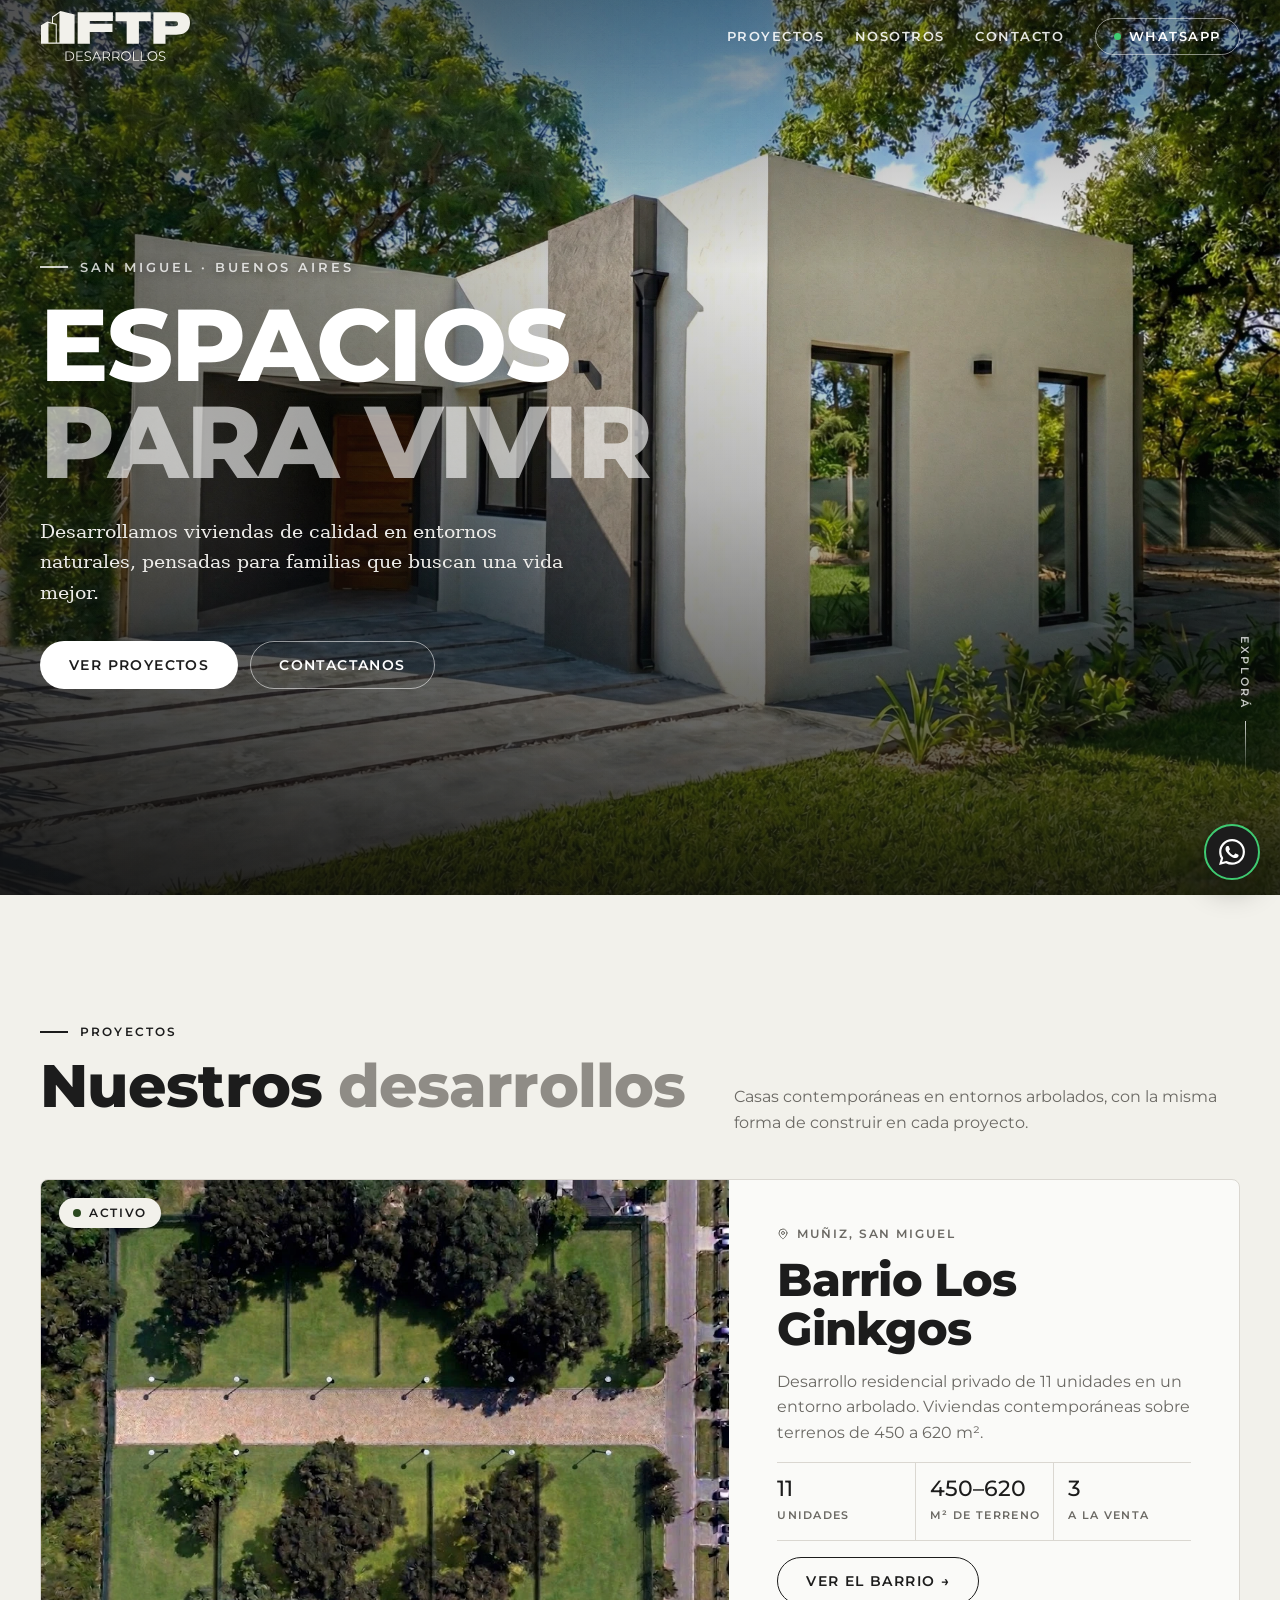
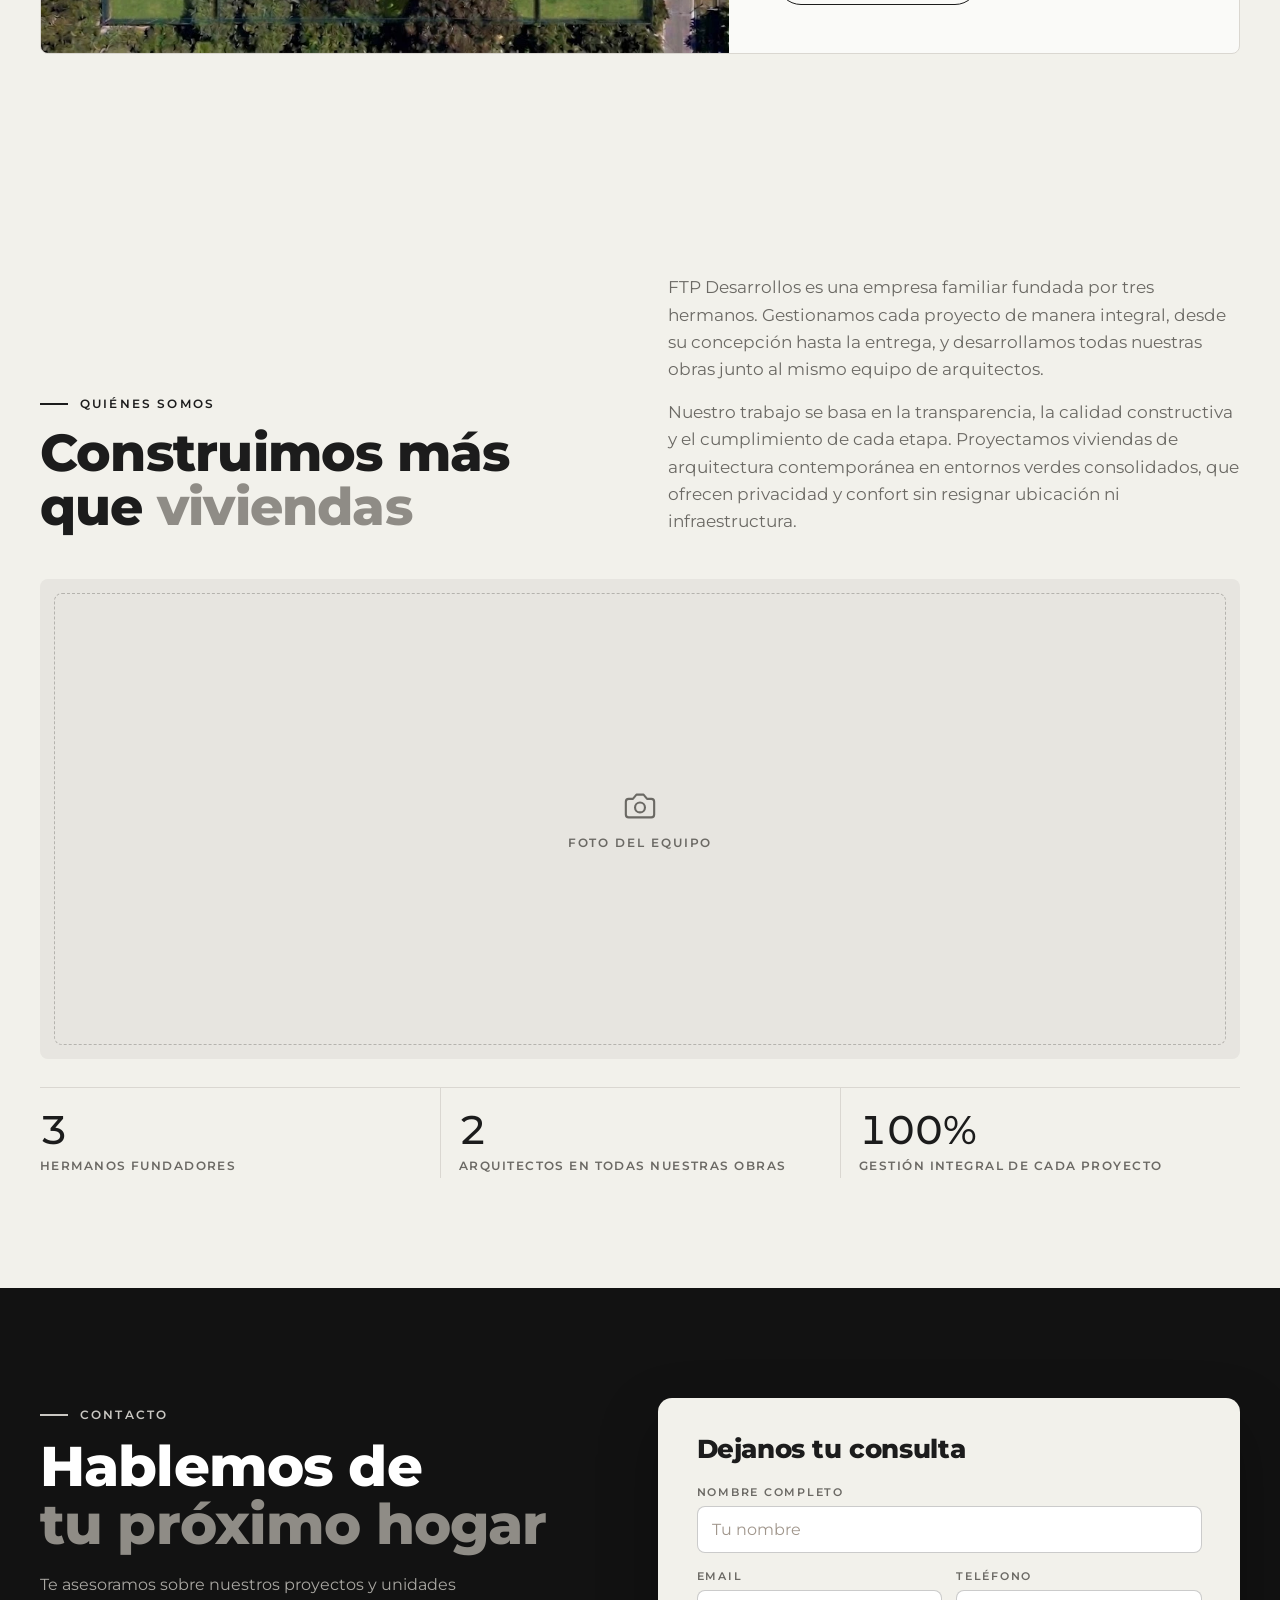
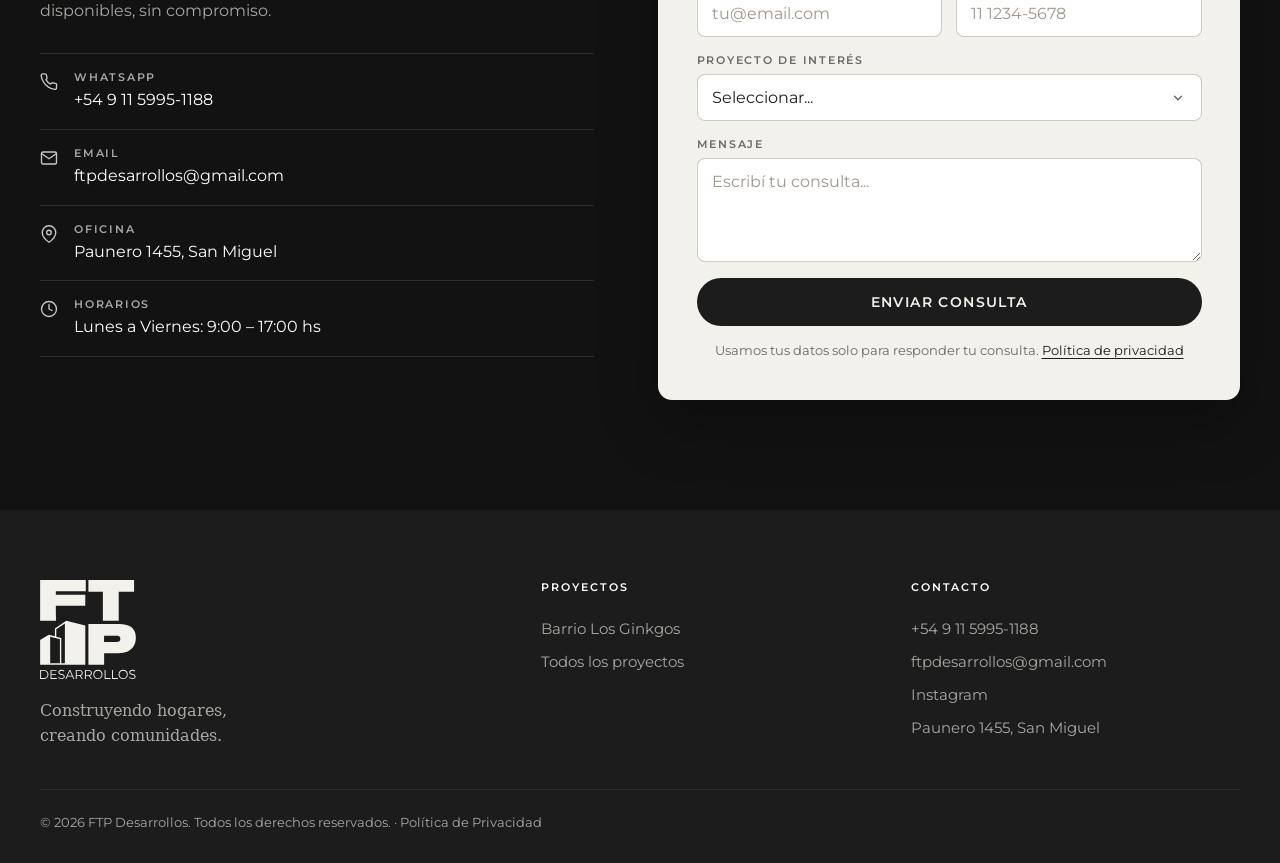
==== commit 52d7946f: "Aplico el manual de marca: logo oficial, colores y tipografía Logo oficial en SVG (horizontal arriba" ====
--- a/index.html
+++ b/index.html
@@ -5,17 +5,19 @@
     <meta name="viewport" content="width=device-width, initial-scale=1.0">
     <title>FTP Desarrollos | Desarrollos inmobiliarios</title>
 
-    <link rel="icon" type="image/x-icon" href="favicon.ico">
+    <link rel="icon" type="image/png" sizes="96x96" href="/ftp-icono-96.png">
+    <link rel="icon" type="image/png" sizes="48x48" href="/ftp-icono-48.png">
+    <link rel="icon" type="image/png" sizes="192x192" href="/ftp-icono-192.png">
+    <link rel="icon" type="image/x-icon" href="/ftp-icono.ico">
+    <link rel="icon" type="image/png" sizes="32x32" href="favicon-32x32.png">
     <link rel="icon" type="image/png" sizes="16x16" href="favicon-16x16.png">
-    <link rel="icon" type="image/png" sizes="32x32" href="favicon-32x32.png">
-    <link rel="icon" type="image/png" sizes="48x48" href="favicon-48x48.png">
-    <link rel="icon" type="image/png" sizes="192x192" href="android-chrome-192x192.png">
     <link rel="apple-touch-icon" sizes="180x180" href="apple-touch-icon.png">
     <link rel="manifest" href="site.webmanifest">
     <meta name="theme-color" content="#121212">
 
     <meta name="description" content="Desarrollamos casas residenciales en San Miguel, Buenos Aires. Conocé Barrio Los Ginkgos, nuestro desarrollo en Muñiz con unidades disponibles.">
     <link rel="canonical" href="https://ftpdesarrollos.com/">
+    <meta property="og:site_name" content="FTP Desarrollos">
     <meta property="og:title" content="FTP Desarrollos | Casas residenciales en San Miguel">
     <meta property="og:description" content="Desarrollamos casas residenciales en San Miguel, Buenos Aires. Conocé Barrio Los Ginkgos, nuestro desarrollo en Muñiz con unidades disponibles.">
     <meta property="og:image" content="https://ftpdesarrollos.com/images/barrio/barrio1-og.jpg">
@@ -30,9 +32,18 @@
     <link rel="preload" as="image" href="images/uf10/frente-hd.webp" fetchpriority="high">
     <link rel="preconnect" href="https://fonts.googleapis.com">
     <link rel="preconnect" href="https://fonts.gstatic.com" crossorigin>
-    <link href="https://fonts.googleapis.com/css2?family=Archivo:wdth,wght@62..125,400..800&family=Archivo+Narrow:wght@500;600;700&family=IBM+Plex+Mono:wght@400;500&display=swap" rel="stylesheet">
+    <link href="https://fonts.googleapis.com/css2?family=Montserrat:wght@400;500;600;700;800&display=swap" rel="stylesheet">
     <link rel="stylesheet" href="css/styles.css">
 
+    <script type="application/ld+json">
+    {
+      "@context": "https://schema.org",
+      "@type": "WebSite",
+      "name": "FTP Desarrollos",
+      "alternateName": "FTP",
+      "url": "https://ftpdesarrollos.com/"
+    }
+    </script>
     <script type="application/ld+json">
     {
       "@context": "https://schema.org",
@@ -71,8 +82,7 @@
         <div class="container">
             <div class="nav-content">
                 <a href="index.html" class="logo">
-                    <span class="logo-mark" role="img" aria-label="FTP"></span>
-                    <span class="logo-des">Desarrollos</span>
+                    <span class="logo-mark" role="img" aria-label="FTP Desarrollos"></span>
                 </a>
                 <div class="nav-menu" id="navMenu">
                     <a href="#proyectos">Proyectos</a>
@@ -279,10 +289,9 @@
             <div class="footer-grid">
                 <div class="footer-brand">
                     <div class="logo">
-                        <span class="logo-mark" role="img" aria-label="FTP"></span>
-                        <span class="logo-des">Desarrollos</span>
-                    </div>
-                    <p>Construyendo hogares,<br>creando comunidades.</p>
+                        <span class="logo-mark" role="img" aria-label="FTP Desarrollos"></span>
+                    </div>
+                    <p class="serif">Construyendo hogares,<br>creando comunidades.</p>
                 </div>
                 <div class="footer-nav">
                     <p class="footer-heading">Proyectos</p>
--- a/css/styles.css
+++ b/css/styles.css
@@ -1,43 +1,46 @@
 /* =========================================================
    FTP Desarrollos — sistema de diseño
-   Blanco y negro, como el logo: negro para textos y acciones, blancos y grises
-   cálidos para fondos y detalles. El color queda solo para los estados de los lotes.
-   Archivo para títulos,
-   Archivo Narrow para rótulos, IBM Plex Mono para cifras.
+   Según el manual de marca: negro gastado #1C1C1C para textos y acciones, hueso #F2F1EB
+   para fondos y verde musgo #2B481F solo en detalles (lotes en venta, unidades disponibles).
+   Montserrat para todo (extranegrita en títulos) y DejaVu Serif para frases cortas.
    ========================================================= */
 :root {
-    --paper:      #F4F3F0;
+    --paper:      #F2F1EB;   /* hueso */
     --paper-2:    #FAFAF8;
     --sheet:      #FFFFFF;
     --sand:       #E7E5E0;
     --rule:       #DAD7D1;
-    --ink:        #141414;
+    --ink:        #1C1C1C;   /* negro gastado */
     --ink-2:      #2B2B2B;
     --muted:      #6B6964;
-    --accent:     #141414;
-    --hot:        #141414;
+    --accent:     #1C1C1C;
+    --hot:        #1C1C1C;
     --em:         #8F8C86;   /* palabra destacada de los títulos */
     --on-night-3: #C9C7C2;   /* rótulos e íconos sobre negro */
     --wood:       #4A4038;
     --night:      #121212;
     --night-2:    #1C1C1C;
     --night-rule: #2E2E2E;
-    --on-night:   #F2F1EE;
+    --on-night:   #F2F1EB;
     --on-night-2: #A9A7A2;
 
-    --ok:   #3F6F45;
+    --verde: #2B481F;   /* verde musgo */
+    --ok:   var(--verde);
     --dev:  #B07D2E;
     --sold: #8A8782;
 
-    --f-display: 'Archivo', ui-sans-serif, system-ui, sans-serif;
-    --f-label:   'Archivo Narrow', 'Arial Narrow', ui-sans-serif, sans-serif;
-    --f-mono:    'IBM Plex Mono', ui-monospace, Consolas, monospace;
+    --f-display: 'Montserrat', ui-sans-serif, system-ui, sans-serif;
+    --f-label:   var(--f-display);
+    --f-mono:    var(--f-display);   /* cifras: Montserrat con números tabulares */
+    --f-serif:   'DejaVu Serif', Georgia, serif;
 
     --radius: 8px;
     --radius-btn: 999px;   /* botones en forma de píldora */
     --ease: .25s ease;
     --gutter: max(20px, env(safe-area-inset-left, 0px));
 }
+
+@font-face { font-family: 'DejaVu Serif'; font-style: normal; font-weight: 400; font-display: swap; src: url("../fonts/dejavu-serif-400.woff2") format("woff2"); }
 
 /* === BASE === */
 *, *::before, *::after { box-sizing: border-box; margin: 0; padding: 0; }
@@ -52,10 +55,9 @@
 }
 h1, h2, h3, h4 {
     font-family: var(--f-display);
-    font-stretch: 115%;
-    font-weight: 760;
-    line-height: 1.02;
-    letter-spacing: -0.02em;
+    font-weight: 800;
+    line-height: 1.05;
+    letter-spacing: -0.015em;
     text-wrap: balance;
 }
 em { font-style: normal; color: var(--em); }
@@ -89,6 +91,8 @@
 .section-title { font-size: clamp(34px, 5vw, 60px); margin-bottom: 18px; }
 .section-subtitle { color: var(--muted); max-width: 58ch; font-size: 17px; margin-bottom: 40px; }
 .num, .stat-num, .sv { font-family: var(--f-mono); font-variant-numeric: tabular-nums; }
+/* frases cortas en la serif del manual */
+.serif, .hero-sub { font-family: var(--f-serif); }
 
 /* === BOTONES === */
 .btn-primary, .btn-ghost, .btn-outline, .btn-no-disponible {
@@ -126,15 +130,14 @@
     border-bottom: 1px solid transparent;
 }
 .nav-content { display: flex; align-items: center; justify-content: space-between; height: 72px; gap: 20px; }
-/* logo en línea: "FTP" con las letras del logo (sin el edificio, que queda para el ícono cuadrado).
-   Toma el color del texto: blanco sobre la foto, oscuro con el menú claro */
-.logo { display: inline-flex; align-items: center; gap: 10px; color: #fff; }
+/* logo oficial del manual, como máscara: toma el color del texto (hueso sobre la foto,
+   negro con el menú claro). Arriba la versión horizontal; en el pie, la principal */
+.logo { display: inline-flex; align-items: center; color: var(--on-night); }
 .logo-mark {
-    width: 73px; height: 20px; flex-shrink: 0; background: currentColor;
-    -webkit-mask: url("../images/logo/logo-ftp-linea.png") center / contain no-repeat;
-    mask: url("../images/logo/logo-ftp-linea.png") center / contain no-repeat;
-}
-.logo-des { font: 600 11px/1 var(--f-label); letter-spacing: .26em; text-transform: uppercase; opacity: .85; }
+    width: 150px; height: 50px; flex-shrink: 0; background: currentColor;
+    -webkit-mask: url("../images/logo/ftp-horizontal.svg") center / contain no-repeat;
+    mask: url("../images/logo/ftp-horizontal.svg") center / contain no-repeat;
+}
 .nav-menu { display: flex; align-items: center; gap: 30px; }
 .nav-menu a { font: 600 13px/1 var(--f-label); letter-spacing: .12em; text-transform: uppercase; color: rgba(255,255,255,.88); }
 .nav-menu a:hover { color: #fff; }
@@ -145,14 +148,14 @@
 .nav-menu a.nav-wa::before { content: ''; width: 7px; height: 7px; border-radius: 50%; background: #3FCB72; }
 .nav-menu a.nav-wa:hover { background: rgba(255,255,255,.12); }
 
-.navbar.scrolled, .navbar.navbar-static { background: rgba(244,243,240,.94); backdrop-filter: blur(10px); border-bottom-color: var(--rule); }
+.navbar.scrolled, .navbar.navbar-static { background: rgba(242,241,235,.94); backdrop-filter: blur(10px); border-bottom-color: var(--rule); }
 .navbar.scrolled .logo, .navbar.navbar-static .logo { color: var(--ink); }
 .navbar.scrolled .nav-menu a, .navbar.navbar-static .nav-menu a { color: var(--ink-2); }
 .navbar.scrolled .nav-menu a:hover, .navbar.navbar-static .nav-menu a:hover { color: var(--accent); }
 .navbar.scrolled .nav-menu a.nav-wa, .navbar.navbar-static .nav-menu a.nav-wa { border-color: var(--ink); color: var(--ink); }
 .navbar.scrolled .nav-menu a.nav-wa:hover, .navbar.navbar-static .nav-menu a.nav-wa:hover { background: var(--ink); color: var(--paper); }
 
-.hamburger { display: none; flex-direction: column; gap: 5px; background: none; border: 0; padding: 10px; cursor: pointer; }
+.hamburger { display: none; flex-direction: column; justify-content: center; align-items: center; gap: 5px; background: none; border: 0; padding: 10px; min-width: 44px; min-height: 44px; cursor: pointer; }
 .hamburger span { width: 24px; height: 2px; background: #fff; transition: var(--ease); }
 .navbar.scrolled .hamburger span, .navbar.navbar-static .hamburger span { background: var(--ink); }
 
@@ -169,7 +172,7 @@
 .hero-content { max-width: 820px; }
 .hero-tag { display: inline-flex; align-items: center; gap: 12px; font: 600 13px/1 var(--f-label); letter-spacing: .22em; text-transform: uppercase; color: rgba(255,255,255,.78); margin-bottom: 22px; text-shadow: 0 1px 10px rgba(10,10,10,.55); }
 .hero-tag::before { content: ''; width: 28px; height: 2px; background: currentColor; }
-.hero-title { font-size: clamp(54px, 10vw, 132px); font-stretch: 125%; font-weight: 800; letter-spacing: -.04em; line-height: .9; margin-bottom: 26px; }
+.hero-title { font-size: clamp(42px, 8vw, 108px); font-weight: 800; letter-spacing: -.02em; line-height: .95; text-transform: uppercase; margin-bottom: 26px; }
 .hero-title em { color: rgba(255,255,255,.62); }
 .hero-sub { font-size: clamp(16px, 1.6vw, 19px); color: #ECEBE8; max-width: 46ch; margin-bottom: 34px; }
 .hero-btns { display: flex; gap: 12px; flex-wrap: wrap; }
@@ -297,7 +300,7 @@
 .lotes-legend li { display: flex; align-items: center; gap: 8px; }
 .lotes-legend i { width: 12px; height: 12px; border-radius: 2px; background: var(--st); border: 1px solid var(--st-line, transparent); }
 .lotes-grid { list-style: none; display: grid; grid-template-columns: repeat(11, minmax(0, 1fr)); gap: 8px; }
-.st-disponible { --st: var(--ok); --st-bg: #E3EBDD; }
+.st-disponible { --st: var(--ok); --st-bg: #E1E6DB; }
 .st-obra { --st: var(--dev); --st-bg: #F2E6D3; }
 .st-proyecto { --st: var(--hot); --st-bg: #F3E0D6; }
 .st-terminada { --st: var(--wood); --st-bg: #E8DDD2; }
@@ -348,10 +351,10 @@
 .mp-lot.st-vendido .mp-n, .mp-lot.st-vendido .mp-st { fill: rgba(255, 255, 255, .82); }
 .mp-flag { pointer-events: none; }
 .lotes-legend i.st-vendido { --st: #C62828; }
-.lotes-legend i.st-disponible { --st: #2E7D32; }
+.lotes-legend i.st-disponible { --st: var(--verde); }
 .lotes-legend i.st-terreno { --st: #E09A1A; --st-line: transparent; }
 .mp-flag rect { fill: #C62828; stroke: rgba(255, 255, 255, .85); stroke-width: .2; }
-.mp-flag-venta rect { fill: #2E7D32; }
+.mp-flag-venta rect { fill: var(--verde); }
 .mp-flag-proximo rect { fill: #E09A1A; }
 .mp-flag text { font: 700 2.1px var(--f-label); letter-spacing: .3px; fill: #fff; text-anchor: middle; }
 .mp-card { background: var(--paper-2); border: 1px solid var(--rule); border-top: 5px solid var(--accent); border-radius: var(--radius); padding: 20px; display: grid; gap: 12px; }
@@ -494,7 +497,7 @@
 .otra img { width: 100%; height: 100%; aspect-ratio: 4 / 3; object-fit: cover; }
 .otra div { padding: 12px 14px; display: grid; gap: 4px; align-content: center; }
 .otra [class^="badge-"] { justify-self: start; padding: 6px 8px; font-size: 10px; }
-.otra b { font-size: 20px; font-stretch: 112%; }
+.otra b { font-size: 20px; }
 .otra small { font: 500 12px var(--f-mono); color: var(--muted); }
 
 /* === UNIDADES (tarjetas + detalle) === */
@@ -590,8 +593,8 @@
 /* === PIE === */
 .footer { background: var(--night-2); color: var(--on-night-2); padding: 70px 0 30px; }
 .footer-grid { display: grid; grid-template-columns: 1.4fr 1fr 1fr; gap: 40px; padding-bottom: 40px; border-bottom: 1px solid var(--night-rule); }
-.footer .logo { color: #fff; margin-bottom: 14px; gap: 12px; }
-.footer .logo-mark { width: 88px; height: 24px; }
+.footer .logo { color: var(--on-night); margin-bottom: 18px; }
+.footer .logo-mark { width: 96px; height: 100px; -webkit-mask-image: url("../images/logo/ftp-principal.svg"); mask-image: url("../images/logo/ftp-principal.svg"); }
 .footer-brand p { max-width: 30ch; }
 .footer-heading { font: 600 11px var(--f-label); letter-spacing: .18em; text-transform: uppercase; color: #fff; margin-bottom: 14px; }
 .footer-nav, .footer-contact { display: flex; flex-direction: column; gap: 9px; font-size: 15px; }
@@ -612,7 +615,7 @@
 
 /* === VISOR DE IMÁGENES (Ginkgos) === */
 .lightbox { position: fixed; inset: 0; z-index: 200; background: rgba(10,10,10,.95); display: none; align-items: center; justify-content: center; padding: 70px 70px 120px; }
-.lb-caption { position: absolute; top: 22px; left: max(20px, env(safe-area-inset-left, 0px)); right: 80px; color: #fff; font-weight: 700; font-stretch: 108%; font-size: 18px; }
+.lb-caption { position: absolute; top: 22px; left: max(20px, env(safe-area-inset-left, 0px)); right: 80px; color: #fff; font-weight: 700; font-size: 18px; }
 .lb-caption span { font: 500 13px var(--f-mono); opacity: .75; margin-left: 10px; }
 .lb-strip { position: absolute; left: 0; right: 0; bottom: max(16px, env(safe-area-inset-bottom, 0px)); display: flex; gap: 6px; justify-content: center; overflow-x: auto; padding: 0 20px; }
 .lb-strip img { width: 84px; height: 54px; object-fit: cover; opacity: .45; cursor: pointer; border-radius: 2px; flex: none; }
@@ -639,7 +642,7 @@
 .legal-content ul { padding-left: 20px; }
 .legal-content a { color: var(--accent); text-decoration: underline; }
 .section-404 { min-height: 80vh; display: flex; align-items: center; padding: 150px 0 90px; }
-.error-404-num { font: 800 clamp(110px, 20vw, 220px)/.85 var(--f-display); font-stretch: 125%; letter-spacing: -.05em; color: var(--accent); margin-bottom: 20px; display: block; }
+.error-404-num { font: 800 clamp(110px, 20vw, 220px)/.85 var(--f-display); letter-spacing: -.05em; color: var(--accent); margin-bottom: 20px; display: block; }
 .section-404 .btn-ghost { border-color: var(--ink); color: var(--ink); }
 
 /* =========================================================
@@ -676,7 +679,7 @@
 .plan-preview { background: var(--paper-2); border: 1px solid var(--rule); border-radius: var(--radius); overflow: hidden; }
 .plan-preview img { width: 100%; aspect-ratio: 16 / 9; object-fit: cover; background: var(--sand); cursor: zoom-in; }
 .plan-preview div { padding: 13px 15px; }
-.plan-preview b { display: block; font-stretch: 108%; font-size: 18px; }
+.plan-preview b { display: block; font-size: 18px; }
 .plan-preview span { font: 500 12px var(--f-mono); color: var(--muted); }
 .unit-list { list-style: none; border-top: 1px solid var(--rule); }
 .unit-list li { display: flex; justify-content: space-between; gap: 10px; padding: 11px 0; border-bottom: 1px solid var(--rule); font-size: 15px; }
@@ -725,7 +728,7 @@
 
 .viewer { position: fixed; inset: 0; z-index: 200; background: rgba(10,10,10,.95); display: grid; grid-template-rows: auto minmax(0, 1fr) auto; color: var(--on-night); padding: env(safe-area-inset-top, 0px) env(safe-area-inset-right, 0px) env(safe-area-inset-bottom, 0px) env(safe-area-inset-left, 0px); }
 .viewer-top { display: flex; justify-content: space-between; align-items: center; gap: 12px; padding: 14px 20px; }
-.viewer-title { font-weight: 700; font-stretch: 108%; font-size: 18px; }
+.viewer-title { font-weight: 700; font-size: 18px; }
 .viewer-title span { font: 500 13px var(--f-mono); opacity: .7; margin-left: 10px; }
 .viewer-stage { position: relative; display: flex; align-items: center; justify-content: center; min-height: 0; padding: 0 64px; }
 .viewer-stage img { max-width: 100%; max-height: 100%; object-fit: contain; border-radius: 2px; box-shadow: 0 20px 60px rgba(0,0,0,.5); }
@@ -780,6 +783,7 @@
     .hero-scroll { display: none; }
 }
 @media (max-width: 600px) {
+    .navbar .logo-mark { width: 120px; height: 40px; }
     .lotes-grid { grid-template-columns: repeat(2, minmax(0, 1fr)); }
     .lote { min-height: 0; }
     .uf-cards-grid { grid-template-columns: minmax(0, 1fr); }
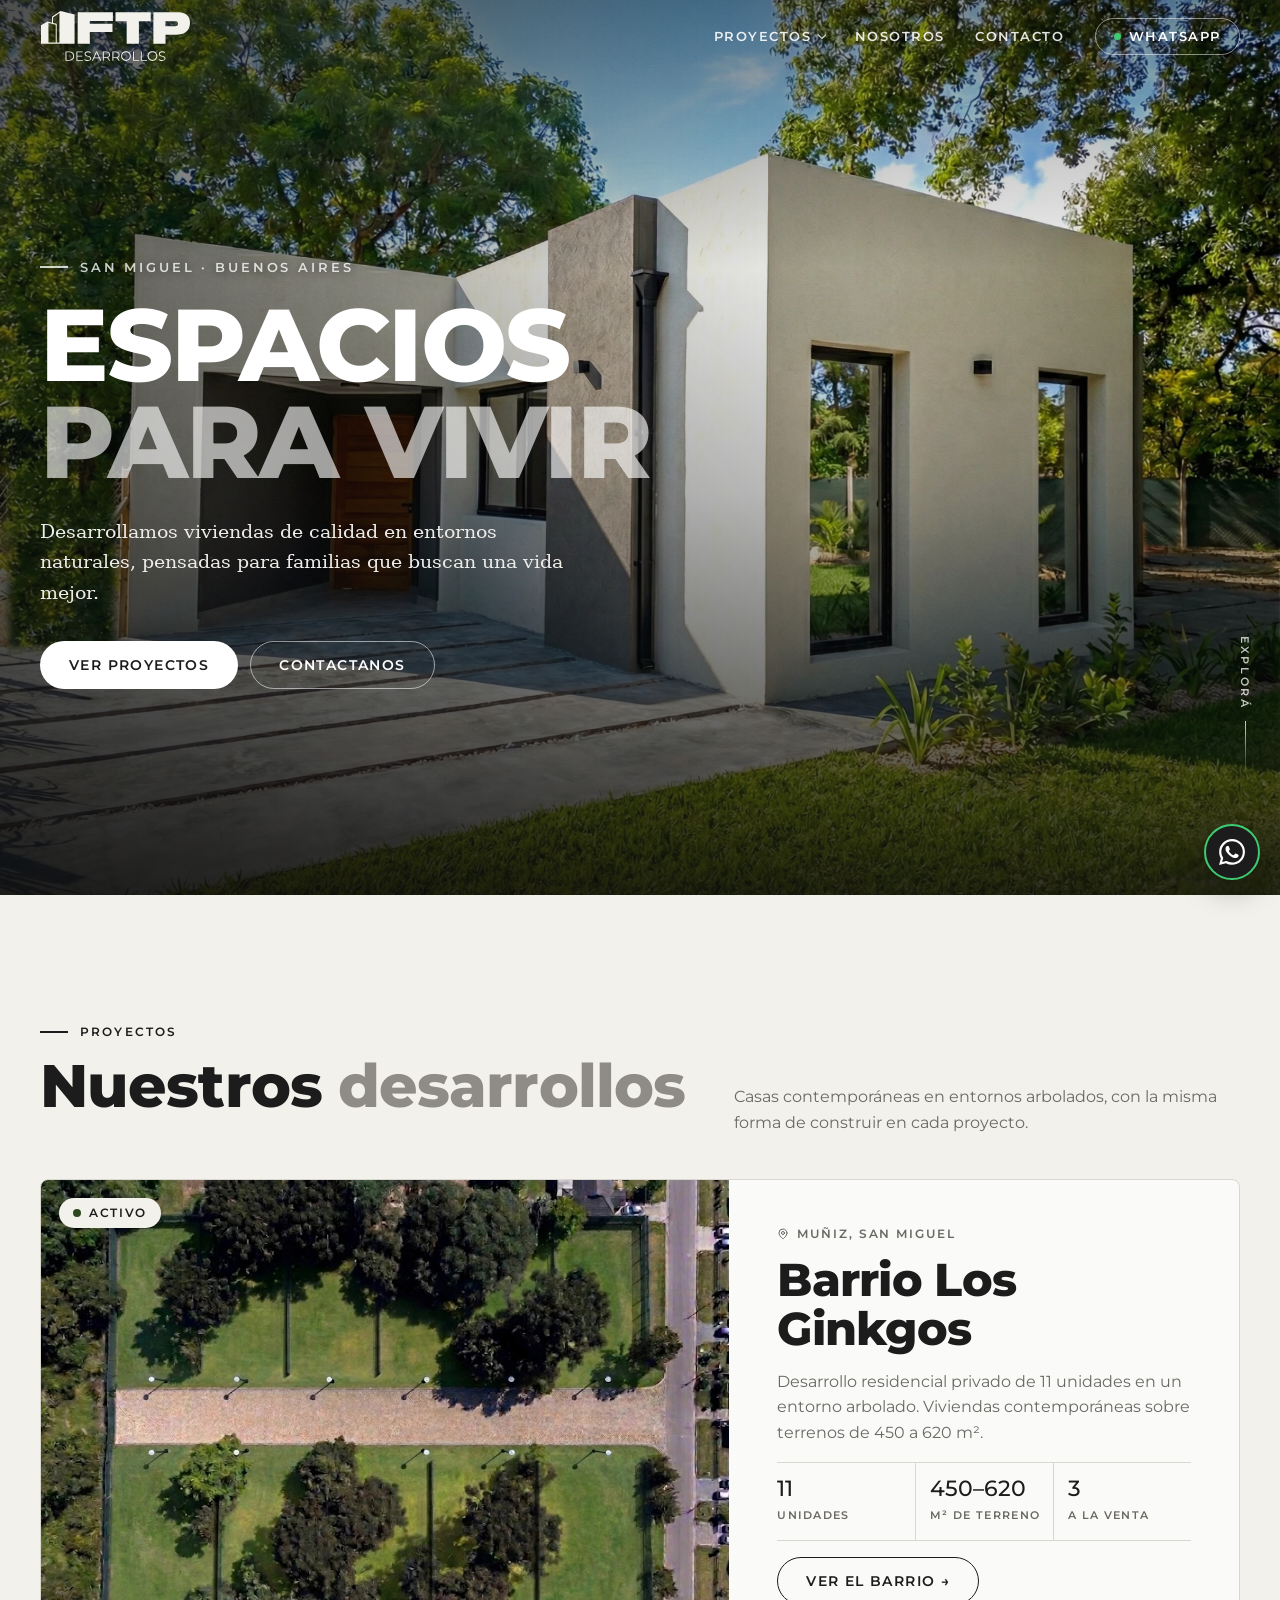
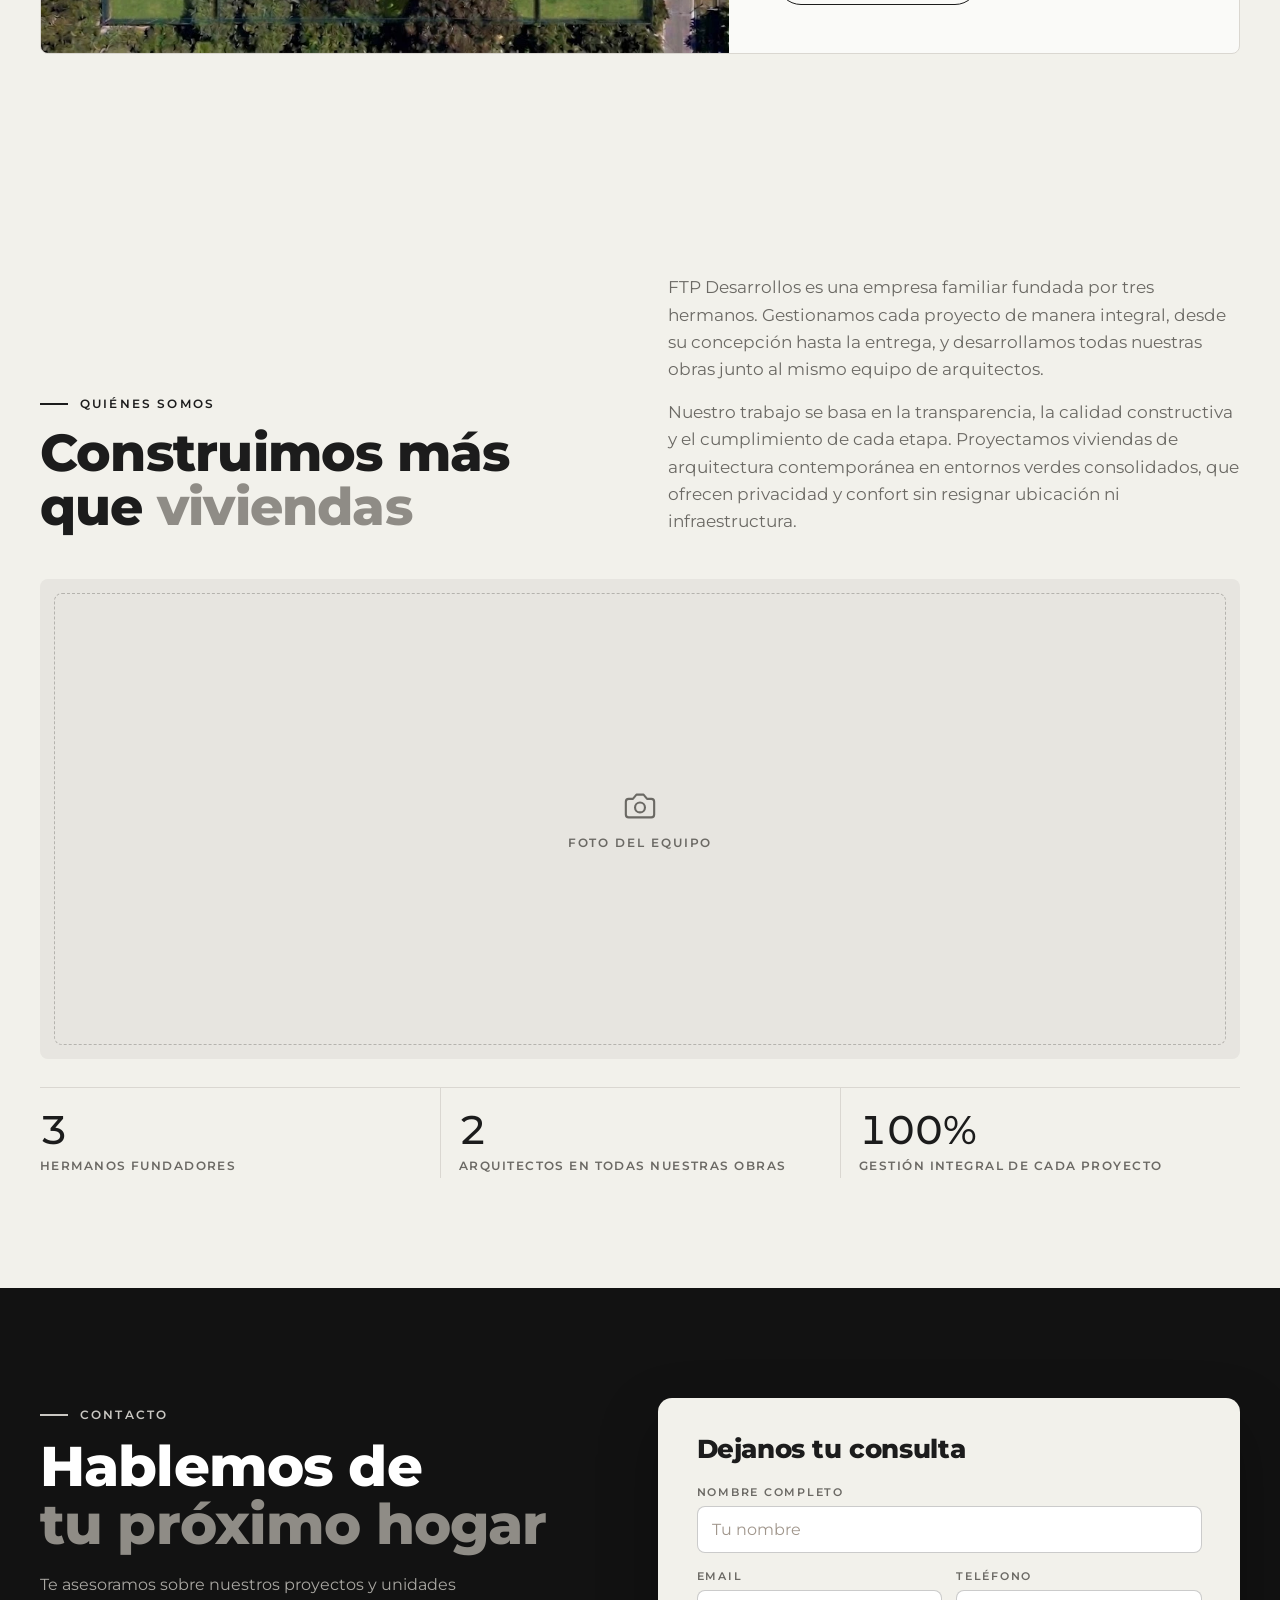
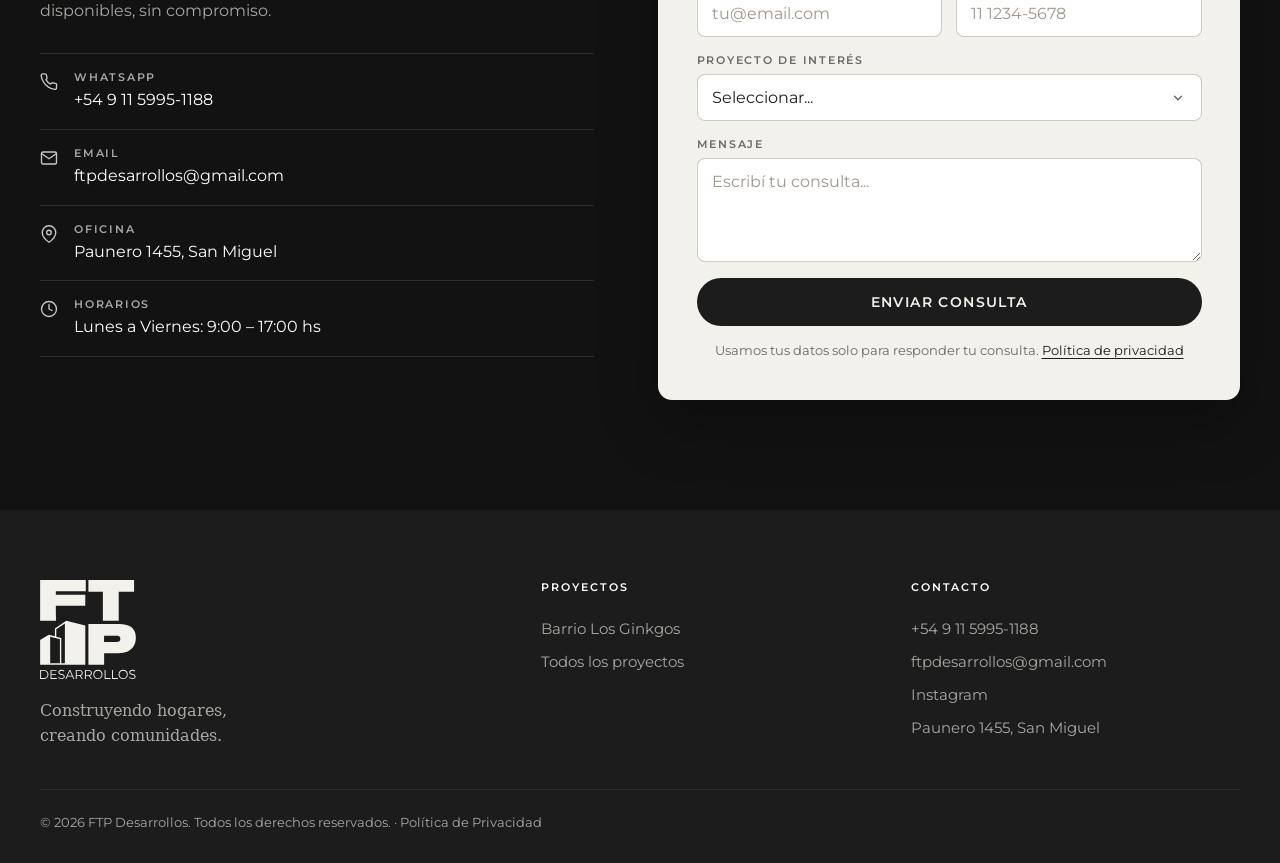
==== commit f4a043ef: "Menú igual en todo el sitio con Proyectos desplegable, logo en celular y fotos del barrio limpias - " ====
--- a/index.html
+++ b/index.html
@@ -85,7 +85,31 @@
                     <span class="logo-mark" role="img" aria-label="FTP Desarrollos"></span>
                 </a>
                 <div class="nav-menu" id="navMenu">
-                    <a href="#proyectos">Proyectos</a>
+                    <div class="nav-drop" id="navDrop">
+                        <button class="nav-drop-btn" type="button" aria-expanded="false" aria-controls="navProyectos">Proyectos</button>
+                        <div class="nav-mega" id="navProyectos">
+                            <div class="container nav-mega-in">
+                                <div class="nm-proyectos">
+                                    <span class="nm-label">Proyectos</span>
+                                    <button class="nm-proyecto" type="button" aria-expanded="false" aria-controls="nmGinkgos">
+                                        <img src="images/menu/ginkgos.webp" alt="" width="160" height="110" loading="lazy">
+                                        <span><b>Barrio Los Ginkgos</b><small>Muñiz, San Miguel · 11 unidades</small></span>
+                                    </button>
+                                    <a href="index.html#proyectos" class="nm-todos">Todos los proyectos</a>
+                                </div>
+                                <div class="nm-unidades">
+                                    <div class="nm-grupo" id="nmGinkgos" hidden>
+                                        <div class="nm-grupo-head"><span class="nm-label">Unidades a la venta</span><a href="barrio-los-ginkgos.html" class="nm-ver">Ver el barrio</a></div>
+                                        <div class="nm-cards">
+                                            <a href="casa.html?uf=uf10" class="nm-card" data-uf="uf10"><img src="images/menu/uf10.webp" alt="" width="480" height="320" loading="lazy"><b>UF 10</b><small>Terminada · entrega inmediata</small></a>
+                                            <a href="casa.html?uf=uf8" class="nm-card" data-uf="uf8"><img src="images/menu/uf8.webp" alt="" width="480" height="320" loading="lazy"><b>UF 8</b><small>En obra · 80%</small></a>
+                                            <a href="casa.html?uf=uf7" class="nm-card" data-uf="uf7"><img src="images/menu/uf7.webp" alt="" width="480" height="320" loading="lazy"><b>UF 7</b><small>En proyecto</small></a>
+                                        </div>
+                                    </div>
+                                </div>
+                            </div>
+                        </div>
+                    </div>
                     <a href="#nosotros">Nosotros</a>
                     <a href="#contacto">Contacto</a>
                     <a href="https://wa.me/5491159951188?text=Hola!%20Me%20gustar%C3%ADa%20recibir%20informaci%C3%B3n%20sobre%20los%20desarrollos%20de%20FTP%20Desarrollos." class="nav-wa" target="_blank" rel="noopener">WhatsApp</a>
--- a/css/styles.css
+++ b/css/styles.css
@@ -154,6 +154,61 @@
 .navbar.scrolled .nav-menu a:hover, .navbar.navbar-static .nav-menu a:hover { color: var(--accent); }
 .navbar.scrolled .nav-menu a.nav-wa, .navbar.navbar-static .nav-menu a.nav-wa { border-color: var(--ink); color: var(--ink); }
 .navbar.scrolled .nav-menu a.nav-wa:hover, .navbar.navbar-static .nav-menu a.nav-wa:hover { background: var(--ink); color: var(--paper); }
+
+/* menú "Proyectos": barra ancha debajo del menú. Se abre con clic; primero los proyectos
+   y, al elegir uno, sus unidades. Igual en todas las páginas */
+.nav-drop-btn {
+    display: inline-flex; align-items: center; gap: 7px; background: none; border: 0; padding: 0; cursor: pointer;
+    font: 600 13px/1 var(--f-label); letter-spacing: .12em; text-transform: uppercase; color: rgba(255,255,255,.88);
+}
+.nav-drop-btn::after { content: ''; width: 6px; height: 6px; border: solid currentColor; border-width: 0 1.6px 1.6px 0; transform: translateY(-2px) rotate(45deg); transition: transform var(--ease); }
+.nav-drop.open .nav-drop-btn::after { transform: translateY(1px) rotate(-135deg); }
+.nav-drop-btn:hover { color: #fff; }
+.nav-drop-btn:focus-visible, .nm-proyecto:focus-visible { outline-offset: 5px; border-radius: 8px; }
+.navbar.scrolled .nav-drop-btn, .navbar.navbar-static .nav-drop-btn { color: var(--ink-2); }
+.navbar.scrolled .nav-drop-btn:hover, .navbar.navbar-static .nav-drop-btn:hover { color: var(--accent); }
+.nav-mega {
+    position: absolute; top: 100%; left: 0; right: 0;
+    background: var(--paper); border-top: 1px solid var(--rule); border-bottom: 1px solid var(--rule); box-shadow: 0 24px 50px rgba(20, 20, 20, .14);
+    opacity: 0; visibility: hidden; transform: translateY(-8px); transition: opacity .22s ease, transform .22s ease, visibility .22s;
+}
+.nav-drop.open .nav-mega { opacity: 1; visibility: visible; transform: none; }
+/* al abrir se ven solo los proyectos, a lo ancho; al elegir uno la lista se corre a la izquierda
+   (se angosta) y del lado derecho entran sus unidades */
+.nav-mega-in { display: flex; padding-top: 34px; padding-bottom: 38px; }
+.nm-label { display: block; font: 600 11px/1 var(--f-label); letter-spacing: .16em; text-transform: uppercase; color: var(--muted); margin-bottom: 16px; }
+.nm-proyectos { flex: 0 0 100%; min-width: 0; display: grid; grid-template-columns: repeat(auto-fill, minmax(300px, 400px)); gap: 0 18px; align-content: start; transition: flex-basis .45s cubic-bezier(.4, 0, .2, 1); }
+.nm-proyectos .nm-label, .nm-proyectos .nm-todos { grid-column: 1 / -1; }
+.con-unidades .nm-proyectos { flex-basis: 370px; }
+.nm-proyecto {
+    display: flex; align-items: center; gap: 18px; width: 100%; padding: 12px; text-align: left; cursor: pointer;
+    background: var(--paper-2); border: 1px solid var(--rule); border-radius: 14px; color: var(--ink); font: inherit; transition: background var(--ease), border-color var(--ease), box-shadow var(--ease), padding .45s ease;
+}
+.nm-proyecto:hover { box-shadow: 0 10px 24px rgba(20, 20, 20, .1); }
+.nm-proyecto img { width: 120px; height: 82px; object-fit: cover; border-radius: 9px; flex-shrink: 0; transition: width .45s ease, height .45s ease; }
+.con-unidades .nm-proyecto { padding: 10px; }
+.con-unidades .nm-proyecto img { width: 80px; height: 55px; }
+.nm-proyecto b { display: block; font: 700 16px/1.2 var(--f-display); margin-bottom: 5px; }
+.nm-proyecto small { font: 500 12px/1.3 var(--f-label); color: var(--muted); }
+.nm-proyecto::after { content: ''; width: 7px; height: 7px; margin-left: auto; margin-right: 6px; border: solid var(--muted); border-width: 1.6px 1.6px 0 0; transform: rotate(45deg); flex-shrink: 0; }
+.nm-proyecto[aria-expanded="true"] { background: var(--sheet); border-color: var(--ink); }
+.nm-proyecto[aria-expanded="true"]::after { border-color: var(--ink); transform: rotate(225deg); }
+.navbar .nav-menu a.nm-todos { margin-top: 14px; padding: 12px 10px 0; border-top: 1px solid var(--rule); font: 600 12px/1 var(--f-label); letter-spacing: .1em; color: var(--muted); }
+.navbar .nav-menu a.nm-todos:hover { color: var(--ink); }
+.nm-unidades { flex: 1 1 0; min-width: 0; overflow: hidden; }
+.con-unidades .nm-unidades { margin-left: 48px; padding-left: 48px; border-left: 1px solid var(--rule); }
+.nm-grupo { animation: nm-entra .4s .15s ease both; }
+@keyframes nm-entra { from { opacity: 0; transform: translateX(10px); } to { opacity: 1; transform: none; } }
+.nm-grupo-head { display: flex; justify-content: space-between; align-items: baseline; gap: 16px; }
+.navbar .nav-menu a.nm-ver { font: 600 12px/1 var(--f-label); letter-spacing: .1em; color: var(--ink); }
+.navbar .nav-menu a.nm-ver::after { content: ' →'; }
+.nm-cards { display: grid; grid-template-columns: repeat(3, minmax(0, 1fr)); gap: 18px; }
+.navbar .nav-menu a.nm-card { display: grid; gap: 4px; color: var(--ink); text-transform: none; letter-spacing: 0; }
+.nm-card img { width: 100%; aspect-ratio: 3 / 2; height: auto; object-fit: cover; border-radius: 10px; margin-bottom: 8px; transition: transform .35s ease, box-shadow .35s ease; }
+.nm-card:hover img { transform: translateY(-3px); box-shadow: 0 12px 26px rgba(20, 20, 20, .16); }
+.nm-card b { font: 700 16px/1.2 var(--f-display); }
+.nm-card small { font: 500 12px/1.3 var(--f-label); color: var(--muted); }
+.nm-card[aria-current] b::after { content: ' · Estás acá'; font: 500 12px var(--f-label); color: var(--verde); }
 
 .hamburger { display: none; flex-direction: column; justify-content: center; align-items: center; gap: 5px; background: none; border: 0; padding: 10px; min-width: 44px; min-height: 44px; cursor: pointer; }
 .hamburger span { width: 24px; height: 2px; background: #fff; transition: var(--ease); }
@@ -758,11 +813,35 @@
     .nav-menu {
         position: fixed; inset: 72px 0 auto 0; flex-direction: column; align-items: stretch; gap: 0;
         background: var(--paper); border-bottom: 1px solid var(--rule); padding: 8px max(20px, env(safe-area-inset-right, 0px)) 18px var(--gutter);
-        transform: translateY(-120%); transition: transform .3s ease; z-index: -1;
+        /* cerrado: totalmente fuera de la pantalla (antes asomaba el botón de WhatsApp sobre el logo) */
+        transform: translateY(calc(-100% - 80px)); visibility: hidden; transition: transform .3s ease, visibility .3s; z-index: -1;
     }
-    .nav-menu.open { transform: none; }
+    .nav-menu.open { transform: none; visibility: visible; }
     .nav-menu a { color: var(--ink) !important; padding: 16px 0; border-bottom: 1px solid var(--rule); font-size: 14px; }
     .nav-menu a.nav-wa { margin-top: 14px; justify-content: center; border-color: var(--ink) !important; }
+    /* en el celular la barra se abre dentro del menú: proyectos y, al tocar uno, sus unidades */
+    .nav-drop-btn { width: 100%; justify-content: space-between; padding: 16px 0; border-bottom: 1px solid var(--rule); font-size: 14px; color: var(--ink) !important; }
+    .nav-mega { position: static; display: none; background: none; border: 0; border-bottom: 1px solid var(--rule); box-shadow: none; opacity: 1; visibility: visible; transform: none; transition: none; }
+    .nav-drop.open .nav-mega { display: block; }
+    .nav-mega-in { display: grid; grid-template-columns: minmax(0, 1fr); gap: 14px; padding: 14px 0 16px; }
+    .nm-label { margin-bottom: 10px; }
+    .nm-proyecto { padding: 8px; }
+    .nm-proyecto img { width: 64px; height: 44px; }
+    .nm-proyecto::after { transform: rotate(135deg); }
+    .nm-proyecto[aria-expanded="true"]::after { transform: rotate(-45deg); }
+    .nm-proyectos { display: contents; }   /* así "Todos los proyectos" queda al final, después de las unidades */
+    .nm-unidades { order: 2; }
+    .navbar .nav-menu a.nm-todos { order: 3; margin-top: 0; border-bottom: 0; padding: 12px 8px 0; }
+    .nm-unidades, .con-unidades .nm-unidades { margin: 0; padding: 0; border: 0; overflow: visible; }
+    .con-unidades .nm-proyecto img { width: 64px; height: 44px; }
+    .nm-grupo-head .nm-label { margin-bottom: 0; }
+    .navbar .nav-menu a.nm-ver { border-bottom: 0; padding: 0; font-size: 12px; }
+    .nm-grupo-head { margin-bottom: 8px; }
+    .nm-cards { grid-template-columns: minmax(0, 1fr); gap: 0; }
+    .navbar .nav-menu a.nm-card { grid-template-columns: 64px minmax(0, 1fr); grid-template-rows: auto auto; column-gap: 14px; row-gap: 3px; align-items: center; padding: 8px; border-bottom: 0; }
+    .nm-card img { grid-row: 1 / 3; width: 64px; margin: 0; border-radius: 6px; }
+    .nm-card b { align-self: end; font-size: 15px; }
+    .nm-card small { align-self: start; }
     .hamburger { display: flex; }
     .proyecto-card, .proyecto-card:nth-child(even) { grid-template-columns: minmax(0, 1fr); }
     .proyecto-card:nth-child(even) .pc-image { order: 0; }
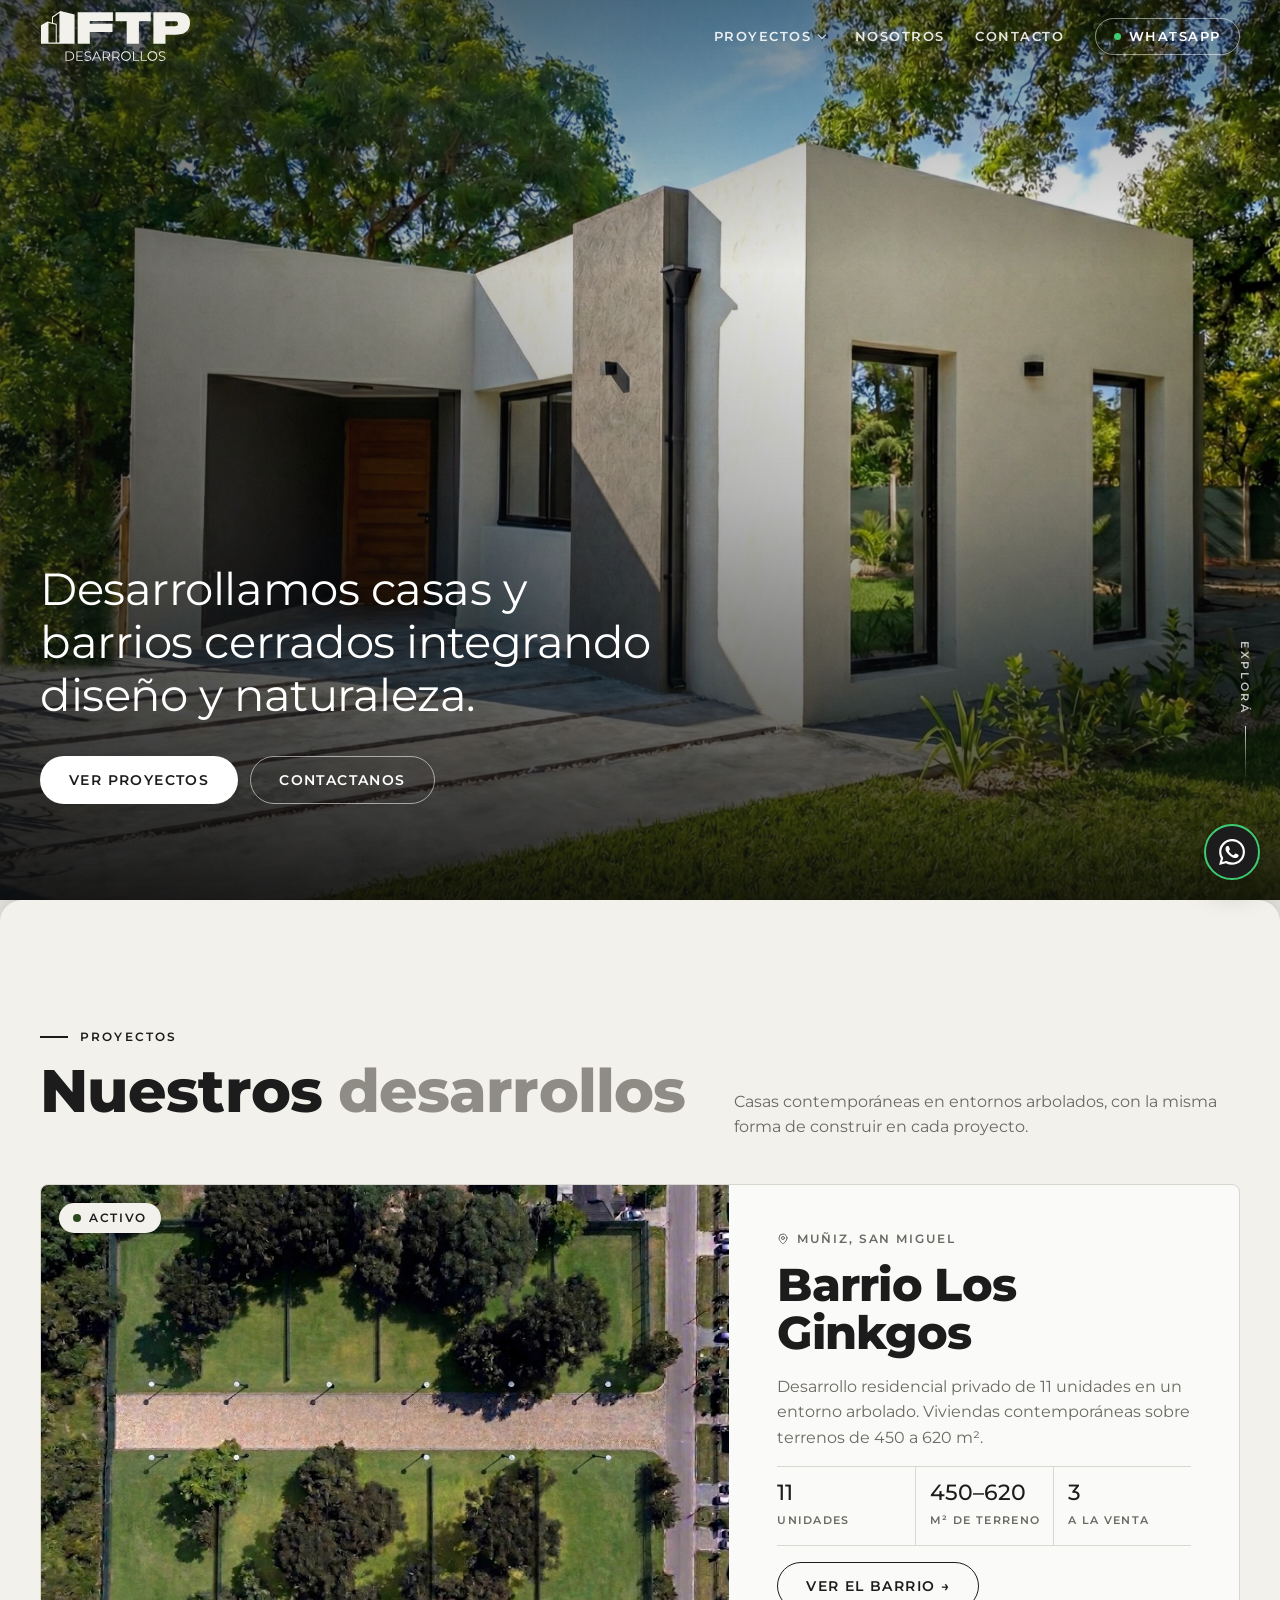
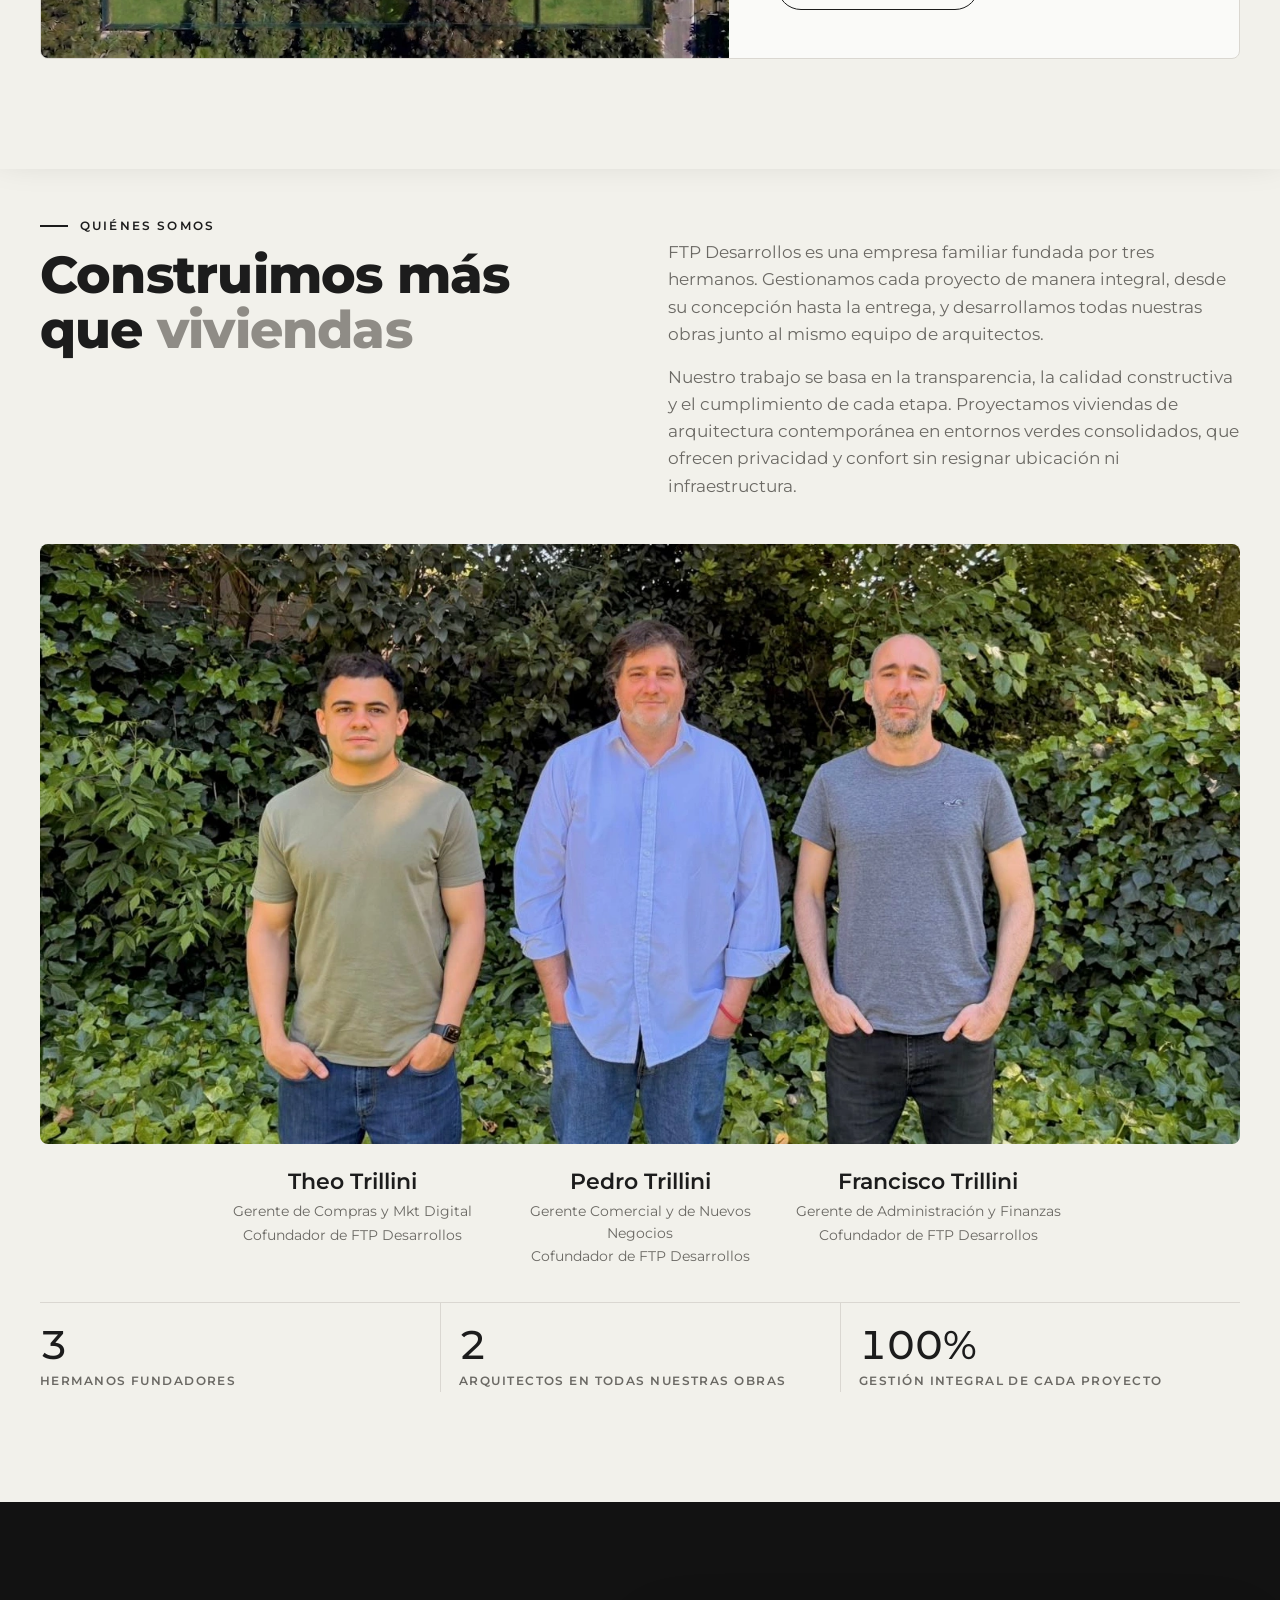
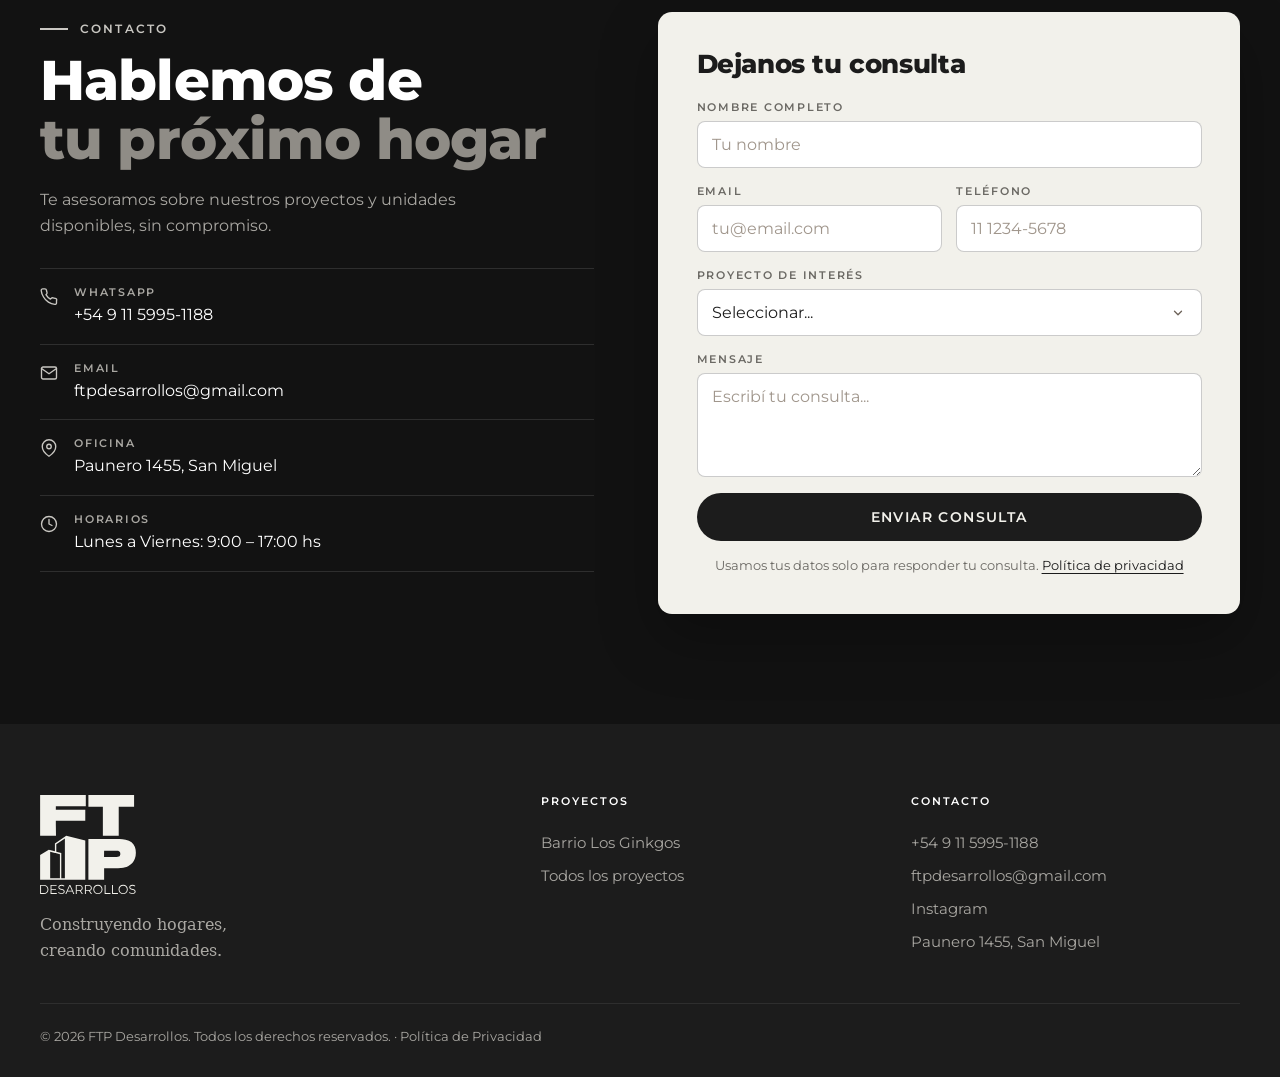
==== commit e21fe4e4: "Portada nueva a pantalla completa, foto del equipo con cargos y fotos más nítidas - Portada: frase e" ====
--- a/index.html
+++ b/index.html
@@ -121,20 +121,22 @@
         </div>
     </nav>
 
-    <!-- PORTADA -->
+    <!-- PORTADA (queda fija y la sección de proyectos sube por encima) -->
+    <div class="inicio-capas">
     <section class="hero hero-home" id="inicio">
         <div class="hero-slideshow">
             <div class="hero-slide active" style="background-image:url('images/uf10/frente-hd.webp')"></div>
-            <div class="hero-slide" style="background-image:url('images/uf8/frente-hd.webp')"></div>
-            <div class="hero-slide" style="background-image:url('images/uf10/casa%20afuera%20lateral.webp')"></div>
-            <div class="hero-slide" style="background-image:url('images/uf7/frente-dia.webp')"></div>
+            <div class="hero-slide" data-bg="images/uf10/living%201.webp" style="--tono:brightness(.84) contrast(1.06)"></div>
+            <div class="hero-slide" data-bg="images/uf8/frente-hd.webp"></div>
+            <div class="hero-slide" data-bg="images/uf7/estar.webp" style="--tono:brightness(.86) contrast(1.06)"></div>
+            <div class="hero-slide" data-bg="images/uf4/frente-hd.webp" style="--tono:brightness(.9) contrast(1.05) saturate(1.1)"></div>
+            <div class="hero-slide" data-bg="images/uf10/cocina%201.webp"></div>
+            <div class="hero-slide" data-bg="images/uf7/frente-noche.webp" style="--tono:brightness(1.18)"></div>
         </div>
         <div class="hero-overlay"></div>
         <div class="container hero-container">
             <div class="hero-content">
-                <span class="hero-tag">San Miguel · Buenos Aires</span>
-                <h1 class="hero-title">Espacios<br><em>para vivir</em></h1>
-                <p class="hero-sub">Desarrollamos viviendas de calidad en entornos naturales, pensadas para familias que buscan una vida mejor.</p>
+                <h1 class="hero-title hero-frase">Desarrollamos casas y barrios cerrados integrando diseño y naturaleza.</h1>
                 <div class="hero-btns">
                     <a href="#proyectos" class="btn-primary">Ver proyectos</a>
                     <a href="#contacto" class="btn-ghost">Contactanos</a>
@@ -183,7 +185,7 @@
             </div>
         </div>
     </section>
-
+    </div>
 
     <!-- NOSOTROS -->
     <section class="section-nosotros" id="nosotros">
@@ -198,11 +200,14 @@
                     <p>Nuestro trabajo se basa en la transparencia, la calidad constructiva y el cumplimiento de cada etapa. Proyectamos viviendas de arquitectura contemporánea en entornos verdes consolidados, que ofrecen privacidad y confort sin resignar ubicación ni infraestructura.</p>
                 </div>
             </div>
-            <!-- FOTO DEL EQUIPO (horizontal, de los 3): cuando esté, reemplazar el div .foto-pendiente por
-                 <img src="images/nosotros/equipo.webp" alt="..." width="..." height="..." loading="lazy"> -->
             <figure class="nosotros-foto fade-in">
-                <div class="foto-pendiente"><svg width="34" height="34" viewBox="0 0 24 24" fill="none" stroke="currentColor" stroke-width="1.5" stroke-linecap="round" stroke-linejoin="round" aria-hidden="true"><path d="M14.5 4h-5L7 7H4a2 2 0 0 0-2 2v9a2 2 0 0 0 2 2h16a2 2 0 0 0 2-2V9a2 2 0 0 0-2-2h-3l-2.5-3z"/><circle cx="12" cy="13" r="3.5"/></svg><span>Foto del equipo</span></div>
+                <img src="images/nosotros/equipo.webp" alt="Theo, Pedro y Francisco Trillini, fundadores de FTP Desarrollos" width="1500" height="750" loading="lazy">
             </figure>
+            <ul class="equipo fade-in">
+                <li><b>Theo Trillini</b><span>Gerente de Compras y Mkt Digital</span><span>Cofundador de FTP Desarrollos</span></li>
+                <li><b>Pedro Trillini</b><span>Gerente Comercial y de Nuevos Negocios</span><span>Cofundador de FTP Desarrollos</span></li>
+                <li><b>Francisco Trillini</b><span>Gerente de Administración y Finanzas</span><span>Cofundador de FTP Desarrollos</span></li>
+            </ul>
             <div class="nosotros-stats fade-in">
                 <div class="stat-item"><span class="stat-num">3</span><span class="stat-label">Hermanos fundadores</span></div>
                 <div class="stat-item"><span class="stat-num">2</span><span class="stat-label">Arquitectos en todas nuestras obras</span></div>
--- a/css/styles.css
+++ b/css/styles.css
@@ -51,6 +51,7 @@
     color: var(--ink);
     line-height: 1.6;
     overflow-x: hidden;
+    overflow-x: clip;   /* corta lo que sobresale sin volverse contenedor de scroll (si no, las fotos fijas de la portada no funcionan) */
     -webkit-font-smoothing: antialiased;
 }
 h1, h2, h3, h4 {
@@ -216,9 +217,22 @@
 
 /* === PORTADA === */
 .hero { position: relative; min-height: min(92vh, 900px); display: flex; align-items: flex-end; color: #fff; overflow: hidden; background: var(--night); }
+/* el inicio ocupa la pantalla entera y queda quieto (fotos y texto): al bajar, la sección de
+   proyectos sube por encima y lo va tapando, así se siguen viendo las casas un tramo más */
+.hero-home { position: sticky; top: 0; z-index: 0; min-height: 0; height: 100vh; height: 100svh; padding: 0; }
+.inicio-capas > .section-proyectos { position: relative; z-index: 1; background: var(--paper); border-radius: 22px 22px 0 0; box-shadow: 0 -18px 40px rgba(10, 10, 10, .22); }
 .hero-bg, .hero-slide { position: absolute; inset: 0; background-size: cover; background-position: center 42%; }
-.hero-slide { opacity: 0; transition: opacity 1.4s ease; }
+.hero-slide { opacity: 0; transition: opacity 1.6s ease; filter: var(--tono, none); }   /* --tono: iguala la luz de cada foto para que la portada se vea pareja, como un video */
 .hero-slide.active { opacity: 1; }
+/* portada del inicio: cada foto se desliza despacio hacia el costado mientras se ve, como un video,
+   y cruza a la siguiente (el script le pone la clase "mov" en su turno); una va y la otra vuelve */
+@media (prefers-reduced-motion: no-preference) {
+    .hero-home .hero-slide { inset: 0 -3%; will-change: transform; }
+    .hero-home .hero-slide.mov { animation: hero-pan 8s linear forwards; }
+    .hero-home .hero-slide.mov:nth-child(even) { animation-name: hero-pan-vuelta; }
+}
+@keyframes hero-pan { from { transform: translateX(-2.2%); } to { transform: translateX(2.2%); } }
+@keyframes hero-pan-vuelta { from { transform: translateX(2.2%); } to { transform: translateX(-2.2%); } }
 .hero-overlay { position: absolute; inset: 0; background: linear-gradient(90deg, rgba(10,10,10,.5) 0%, rgba(10,10,10,.15) 45%, rgba(10,10,10,0) 70%), linear-gradient(180deg, rgba(10,10,10,.45) 0%, rgba(10,10,10,.05) 30%, rgba(10,10,10,.25) 55%, rgba(10,10,10,.85) 100%); }
 /* portada del barrio: la vista aérea es muy clara (calle de piedras), el velo es más fuerte del lado del texto */
 .hero-aereo .hero-overlay { background: linear-gradient(90deg, rgba(10,10,10,.78) 0%, rgba(10,10,10,.5) 45%, rgba(10,10,10,.12) 80%), linear-gradient(180deg, rgba(10,10,10,.5) 0%, rgba(10,10,10,.1) 30%, rgba(10,10,10,.3) 60%, rgba(10,10,10,.85) 100%); }
@@ -229,6 +243,8 @@
 .hero-tag::before { content: ''; width: 28px; height: 2px; background: currentColor; }
 .hero-title { font-size: clamp(42px, 8vw, 108px); font-weight: 800; letter-spacing: -.02em; line-height: .95; text-transform: uppercase; margin-bottom: 26px; }
 .hero-title em { color: rgba(255,255,255,.62); }
+/* portada del inicio: una sola frase en tamaño medio, como titular (sin mayúsculas) */
+.hero-title.hero-frase { max-width: 18em; font-size: clamp(25px, 3.5vw, 48px); font-weight: 400; letter-spacing: -.01em; line-height: 1.18; text-transform: none; margin-bottom: 34px; }
 .hero-sub { font-size: clamp(16px, 1.6vw, 19px); color: #ECEBE8; max-width: 46ch; margin-bottom: 34px; }
 .hero-btns { display: flex; gap: 12px; flex-wrap: wrap; }
 .hero .btn-primary { background: #fff; color: var(--ink); }
@@ -313,10 +329,17 @@
 
 /* Nosotros */
 /* arriba el título a la izquierda y el texto a la derecha; abajo la foto del equipo a todo el ancho y los datos */
-.nosotros-foto { position: relative; margin: 44px 0 0; aspect-ratio: 5 / 2; border-radius: var(--radius); overflow: hidden; background: var(--sand); }
-.nosotros-foto img { width: 100%; height: 100%; object-fit: cover; }
+.nosotros-foto { position: relative; margin: 44px 0 0; aspect-ratio: 2 / 1; border-radius: var(--radius); overflow: hidden; background: var(--sand); }
+.nosotros-foto img { width: 100%; height: 100%; object-fit: cover; object-position: 50% 30%; }
+/* nombres debajo de la foto: cada columna queda centrada debajo de la persona (izquierda, centro, derecha) */
+.equipo { list-style: none; display: grid; grid-template-columns: repeat(3, minmax(0, 1fr)); padding: 24px 14% 6px; text-align: center; }
+.equipo b { display: block; font: 600 clamp(17px, 1.7vw, 22px)/1.25 var(--f-display); color: var(--ink); }
+.equipo span { display: block; margin-top: 6px; font-size: 13.5px; color: var(--muted); }
+.equipo span + span { margin-top: 2px; }
 .foto-pendiente { position: absolute; inset: 14px; display: grid; place-content: center; justify-items: center; gap: 12px; border: 1.5px dashed rgba(107, 105, 100, .4); border-radius: var(--radius); color: var(--muted); font: 600 12px var(--f-label); letter-spacing: .16em; text-transform: uppercase; }
-.nosotros-grid { display: grid; grid-template-columns: minmax(0, 1fr) minmax(0, 1fr); gap: 56px; align-items: end; }
+.section-nosotros { padding-top: 40px; }
+.nosotros-grid { display: grid; grid-template-columns: minmax(0, 1fr) minmax(0, 1fr); gap: 56px; align-items: start; }
+.nosotros-body { padding-top: 30px; }   /* el texto arranca a la altura del título, no del rótulo */
 .nosotros-head h2 { font-size: clamp(34px, 4.2vw, 52px); margin-bottom: 0; }
 .nosotros-body p { color: var(--muted); font-size: 17px; margin-bottom: 16px; max-width: 58ch; }
 .nosotros-body p:last-child { margin-bottom: 0; }
@@ -871,6 +894,10 @@
     .fg-row { grid-template-columns: minmax(0, 1fr); }
     .nosotros-stats, .pc-facts { grid-template-columns: minmax(0, 1fr); }
     .nosotros-foto { aspect-ratio: 3 / 2; margin-top: 32px; }
+    .nosotros-body { padding-top: 0; }
+    .equipo { padding: 18px 0 4px; gap: 8px; }
+    .equipo b { font-size: 15px; }
+    .equipo span { font-size: 12px; line-height: 1.35; }
     .stat-item + .stat-item, .pc-facts div + div { padding-left: 0; border-left: 0; border-top: 1px solid var(--rule); }
     .pc-facts div { padding: 12px 0; }
     .viewer-stage { padding: 0 6px; }
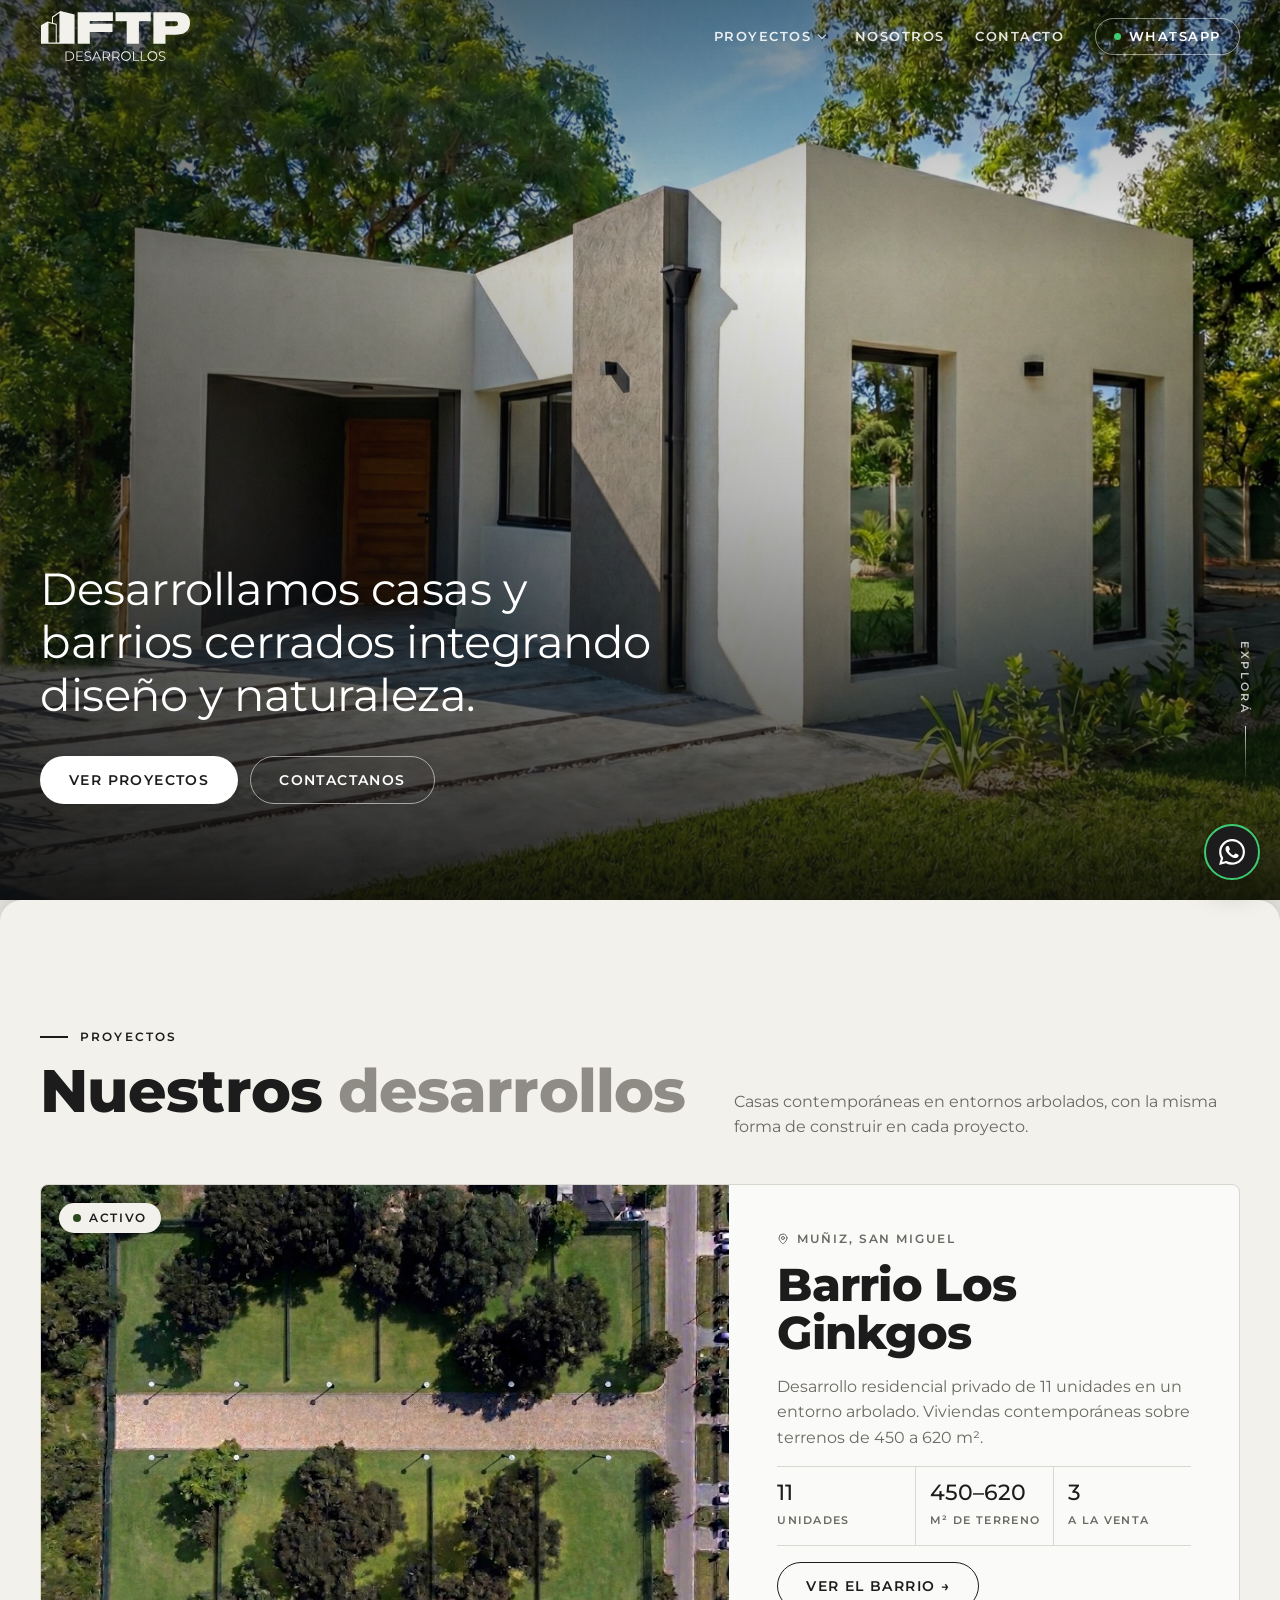
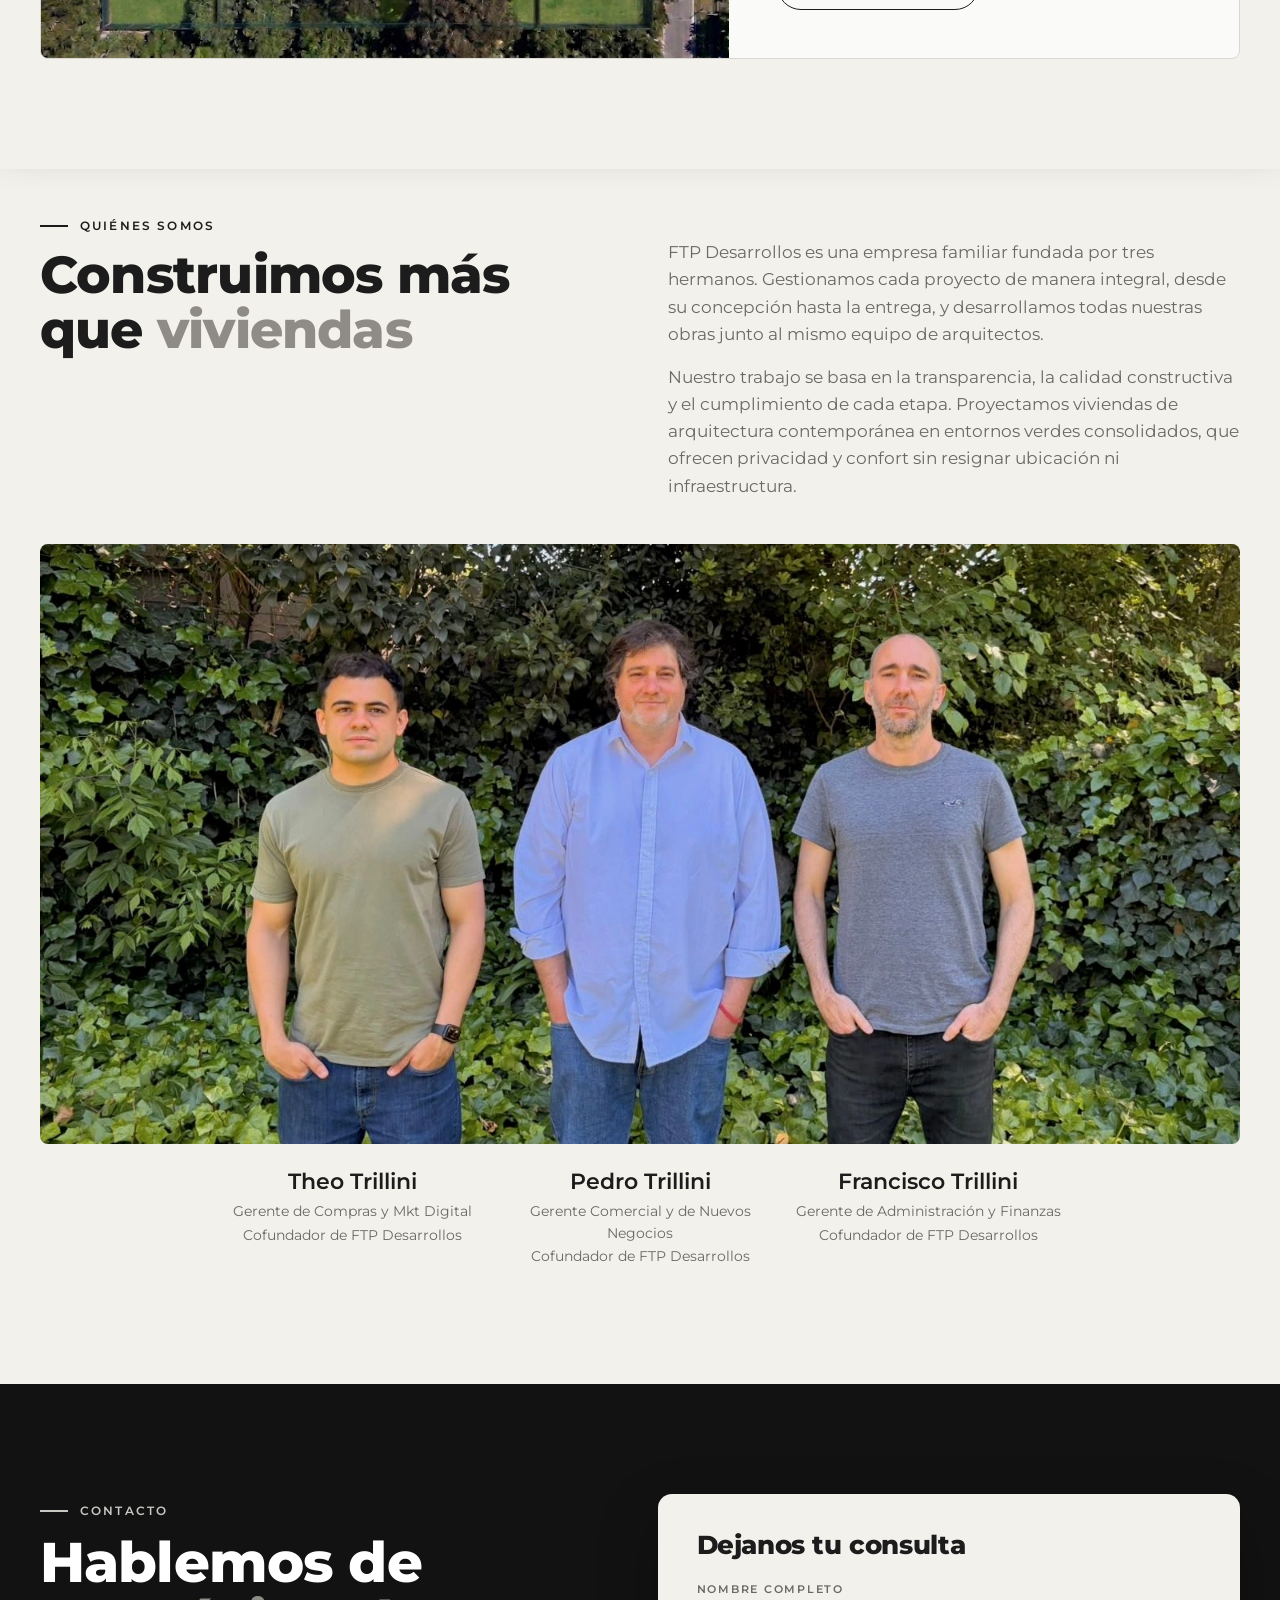
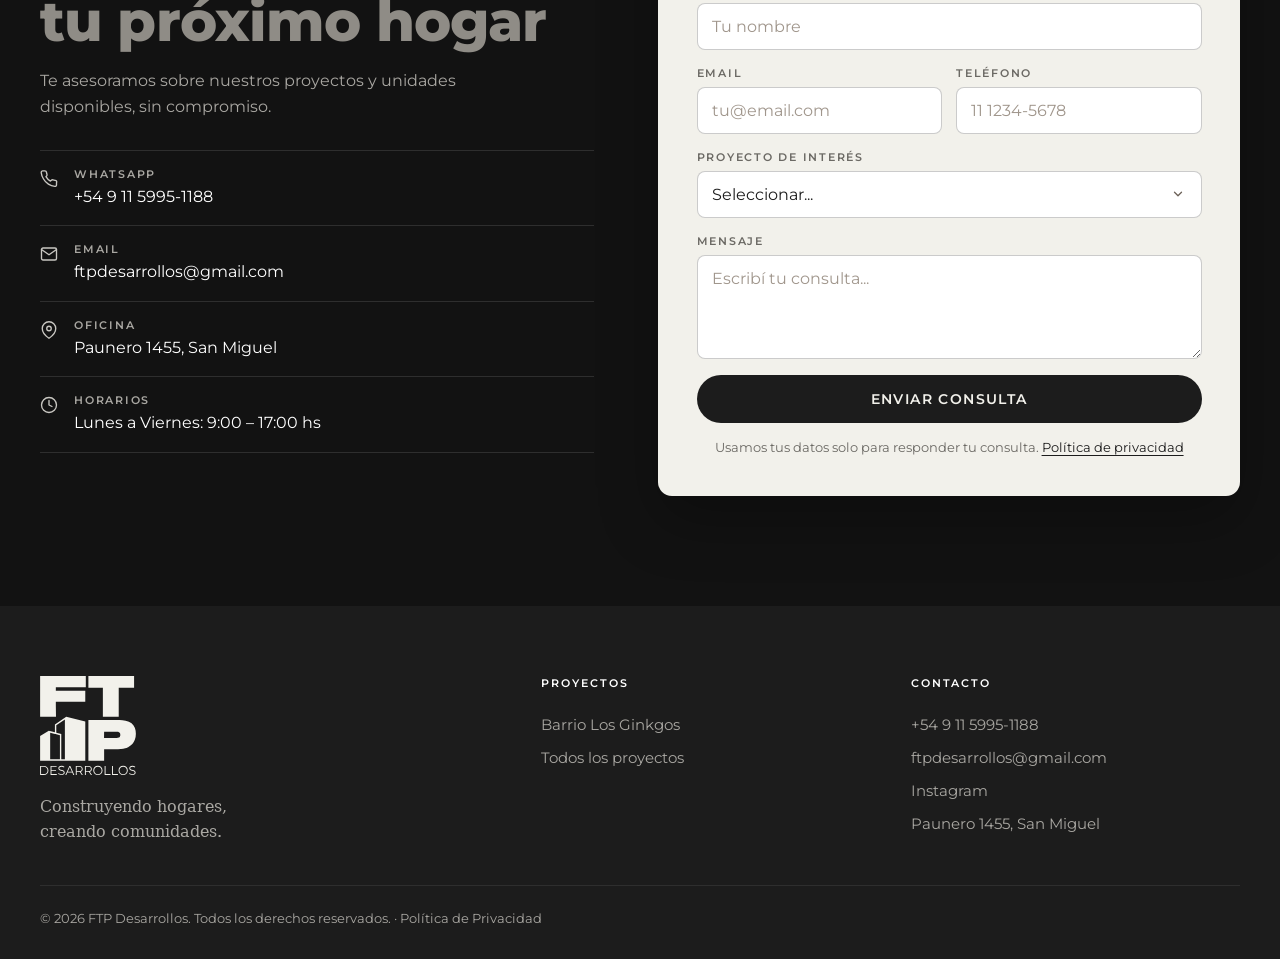
==== commit 173a16b3: "Efecto sobre en las páginas de proyectos y saco las cifras de Quiénes somos - Barrio Los Ginkgos y c" ====
--- a/index.html
+++ b/index.html
@@ -208,11 +208,6 @@
                 <li><b>Pedro Trillini</b><span>Gerente Comercial y de Nuevos Negocios</span><span>Cofundador de FTP Desarrollos</span></li>
                 <li><b>Francisco Trillini</b><span>Gerente de Administración y Finanzas</span><span>Cofundador de FTP Desarrollos</span></li>
             </ul>
-            <div class="nosotros-stats fade-in">
-                <div class="stat-item"><span class="stat-num">3</span><span class="stat-label">Hermanos fundadores</span></div>
-                <div class="stat-item"><span class="stat-num">2</span><span class="stat-label">Arquitectos en todas nuestras obras</span></div>
-                <div class="stat-item"><span class="stat-num">100%</span><span class="stat-label">Gestión integral de cada proyecto</span></div>
-            </div>
         </div>
     </section>
 
--- a/css/styles.css
+++ b/css/styles.css
@@ -219,8 +219,12 @@
 .hero { position: relative; min-height: min(92vh, 900px); display: flex; align-items: flex-end; color: #fff; overflow: hidden; background: var(--night); }
 /* el inicio ocupa la pantalla entera y queda quieto (fotos y texto): al bajar, la sección de
    proyectos sube por encima y lo va tapando, así se siguen viendo las casas un tramo más */
-.hero-home { position: sticky; top: 0; z-index: 0; min-height: 0; height: 100vh; height: 100svh; padding: 0; }
-.inicio-capas > .section-proyectos { position: relative; z-index: 1; background: var(--paper); border-radius: 22px 22px 0 0; box-shadow: 0 -18px 40px rgba(10, 10, 10, .22); }
+.hero-home { min-height: 0; height: 100vh; height: 100svh; padding: 0; }
+/* efecto "sobre" en todas las páginas: la portada queda quieta y la sección siguiente sube tapándola */
+.inicio-capas > .hero { position: sticky; top: 0; z-index: 0; }
+.inicio-capas > :not(.hero) { position: relative; z-index: 1; background-color: var(--paper); }
+.inicio-capas > .section-recorrido-casa { background-color: var(--paper-2); }
+.inicio-capas > .hero + :not([hidden]), .inicio-capas > .hero + [hidden] + * { border-radius: 22px 22px 0 0; box-shadow: 0 -18px 40px rgba(10, 10, 10, .22); }
 .hero-bg, .hero-slide { position: absolute; inset: 0; background-size: cover; background-position: center 42%; }
 .hero-slide { opacity: 0; transition: opacity 1.6s ease; filter: var(--tono, none); }   /* --tono: iguala la luz de cada foto para que la portada se vea pareja, como un video */
 .hero-slide.active { opacity: 1; }
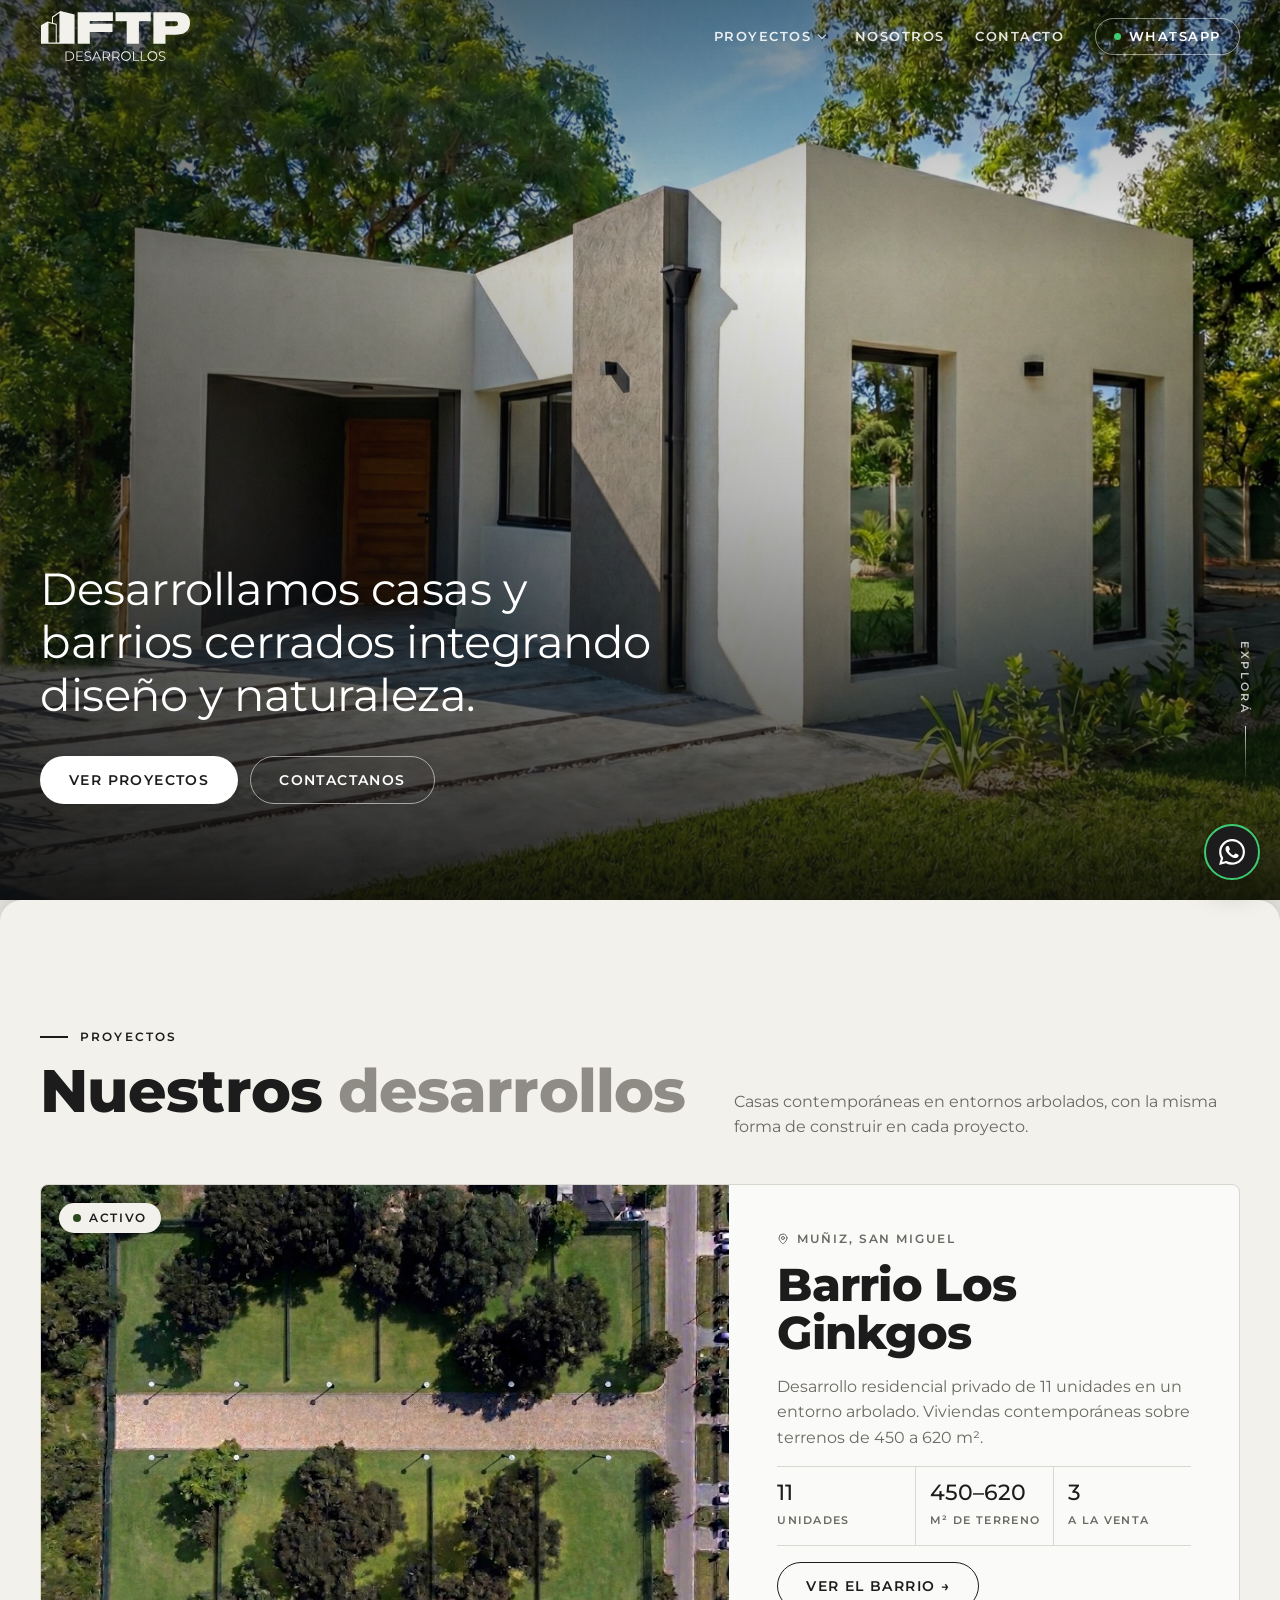
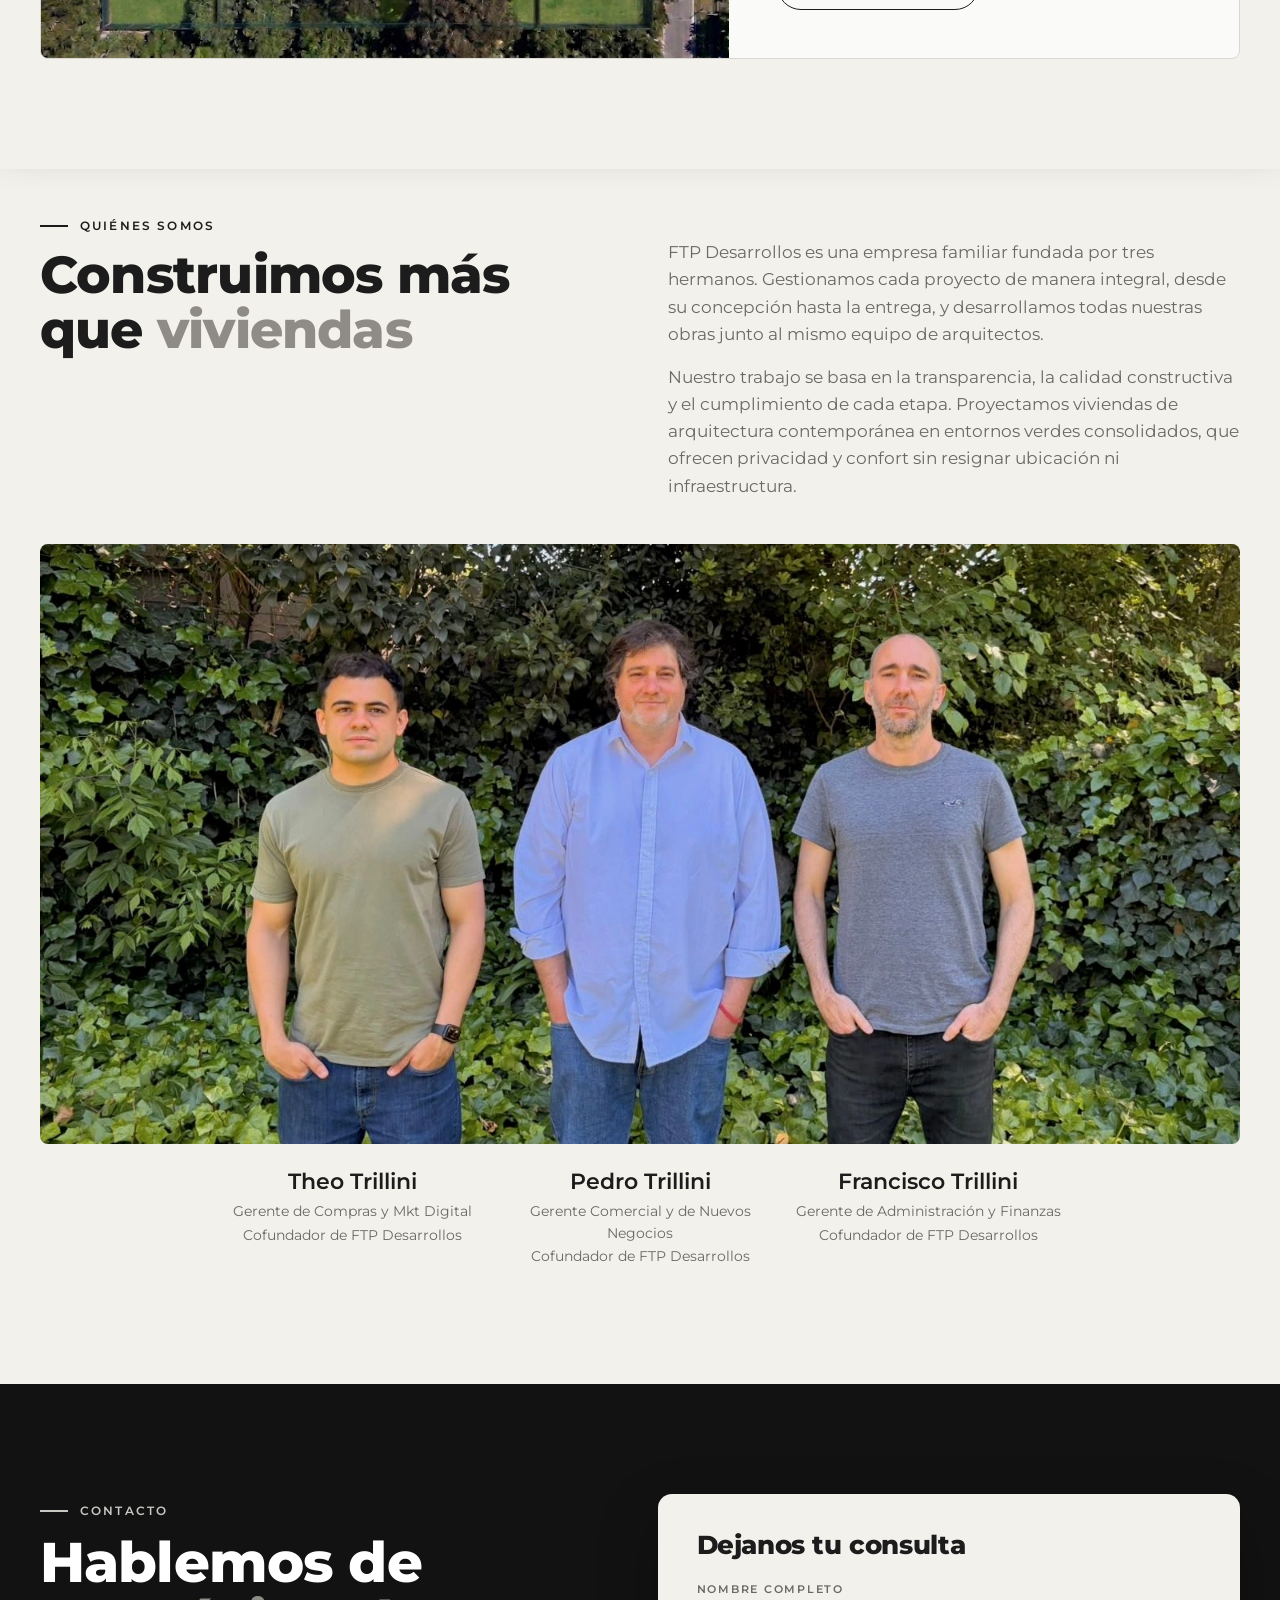
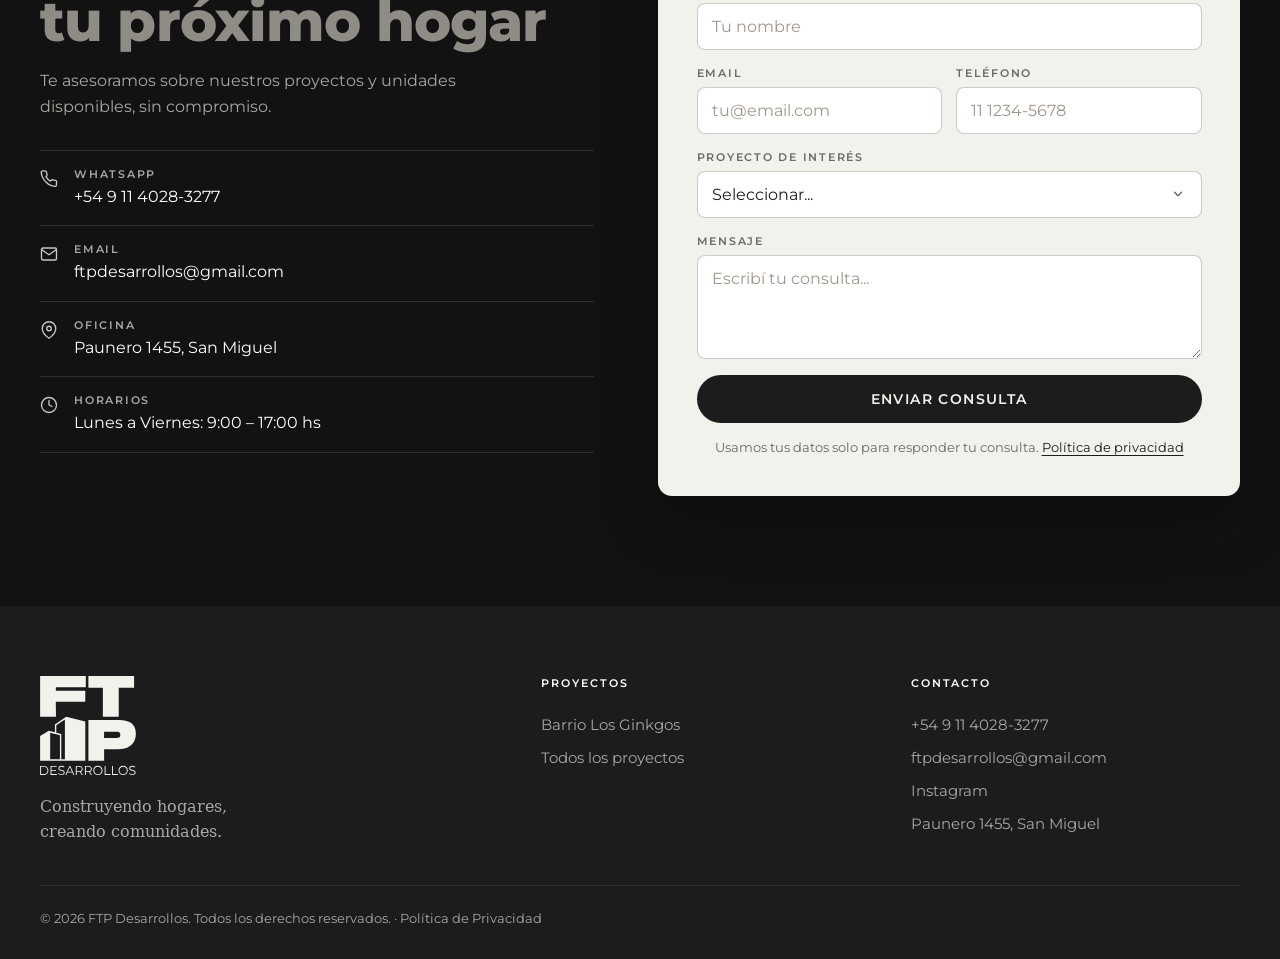
==== commit 746ae958: "Nuevo número de WhatsApp: +54 9 11 4028-3277 Co-Authored-By: Claude Opus 5.5 <noreply@anthropic.com>" ====
--- a/index.html
+++ b/index.html
@@ -53,7 +53,7 @@
       "logo": "https://ftpdesarrollos.com/android-chrome-512x512.png",
       "image": "https://ftpdesarrollos.com/images/barrio/barrio1-og.jpg",
       "email": "ftpdesarrollos@gmail.com",
-      "telephone": "+5491159951188",
+      "telephone": "+5491140283277",
       "sameAs": ["https://www.instagram.com/ftpdesarrollos/"],
       "address": {
         "@type": "PostalAddress",
@@ -112,7 +112,7 @@
                     </div>
                     <a href="#nosotros">Nosotros</a>
                     <a href="#contacto">Contacto</a>
-                    <a href="https://wa.me/5491159951188?text=Hola!%20Me%20gustar%C3%ADa%20recibir%20informaci%C3%B3n%20sobre%20los%20desarrollos%20de%20FTP%20Desarrollos." class="nav-wa" target="_blank" rel="noopener">WhatsApp</a>
+                    <a href="https://wa.me/5491140283277?text=Hola!%20Me%20gustar%C3%ADa%20recibir%20informaci%C3%B3n%20sobre%20los%20desarrollos%20de%20FTP%20Desarrollos." class="nav-wa" target="_blank" rel="noopener">WhatsApp</a>
                 </div>
                 <button class="hamburger" id="hamburger" aria-label="Menú">
                     <span></span><span></span><span></span>
@@ -228,7 +228,7 @@
                             </div>
                             <div>
                                 <strong>WhatsApp</strong>
-                                <a href="https://wa.me/5491159951188?text=Hola!%20Me%20gustar%C3%ADa%20recibir%20informaci%C3%B3n%20sobre%20los%20desarrollos%20de%20FTP%20Desarrollos." target="_blank">+54 9 11 5995-1188</a>
+                                <a href="https://wa.me/5491140283277?text=Hola!%20Me%20gustar%C3%ADa%20recibir%20informaci%C3%B3n%20sobre%20los%20desarrollos%20de%20FTP%20Desarrollos." target="_blank">+54 9 11 4028-3277</a>
                             </div>
                         </div>
                         <div class="ci-item">
@@ -324,7 +324,7 @@
                 </div>
                 <div class="footer-contact">
                     <p class="footer-heading">Contacto</p>
-                    <a href="https://wa.me/5491159951188?text=Hola!%20Me%20gustar%C3%ADa%20recibir%20informaci%C3%B3n%20sobre%20los%20desarrollos%20de%20FTP%20Desarrollos." target="_blank">+54 9 11 5995-1188</a>
+                    <a href="https://wa.me/5491140283277?text=Hola!%20Me%20gustar%C3%ADa%20recibir%20informaci%C3%B3n%20sobre%20los%20desarrollos%20de%20FTP%20Desarrollos." target="_blank">+54 9 11 4028-3277</a>
                     <a href="mailto:ftpdesarrollos@gmail.com">ftpdesarrollos@gmail.com</a>
                     <a href="https://www.instagram.com/ftpdesarrollos/" target="_blank" rel="noopener">Instagram</a>
                     <span>Paunero 1455, San Miguel</span>
@@ -336,7 +336,7 @@
         </div>
     </footer>
 
-    <a href="https://wa.me/5491159951188?text=Hola!%20Me%20gustar%C3%ADa%20recibir%20informaci%C3%B3n%20sobre%20los%20desarrollos%20de%20FTP%20Desarrollos." class="wa-float" target="_blank" title="Consultanos por WhatsApp">
+    <a href="https://wa.me/5491140283277?text=Hola!%20Me%20gustar%C3%ADa%20recibir%20informaci%C3%B3n%20sobre%20los%20desarrollos%20de%20FTP%20Desarrollos." class="wa-float" target="_blank" title="Consultanos por WhatsApp">
         <svg viewBox="0 0 24 24" fill="white" width="26" height="26">
             <path d="M17.472 14.382c-.297-.149-1.758-.867-2.03-.967-.273-.099-.471-.148-.67.15-.197.297-.767.966-.94 1.164-.173.199-.347.223-.644.075-.297-.15-1.255-.463-2.39-1.475-.883-.788-1.48-1.761-1.653-2.059-.173-.297-.018-.458.13-.606.134-.133.298-.347.446-.52.149-.174.198-.298.298-.497.099-.198.05-.371-.025-.52-.075-.149-.669-1.612-.916-2.207-.242-.579-.487-.5-.669-.51-.173-.008-.371-.01-.57-.01-.198 0-.52.074-.792.372-.272.297-1.04 1.016-1.04 2.479 0 1.462 1.065 2.875 1.213 3.074.149.198 2.096 3.2 5.077 4.487.709.306 1.262.489 1.694.625.712.227 1.36.195 1.871.118.571-.085 1.758-.719 2.006-1.413.248-.694.248-1.289.173-1.413-.074-.124-.272-.198-.57-.347m-5.421 7.403h-.004a9.87 9.87 0 01-5.031-1.378l-.361-.214-3.741.982.998-3.648-.235-.374a9.86 9.86 0 01-1.51-5.26c.001-5.45 4.436-9.884 9.888-9.884 2.64 0 5.122 1.03 6.988 2.898a9.825 9.825 0 012.893 6.994c-.003 5.45-4.437 9.884-9.885 9.884m8.413-18.297A11.815 11.815 0 0012.05 0C5.495 0 .16 5.335.157 11.892c0 2.096.547 4.142 1.588 5.945L.057 24l6.305-1.654a11.882 11.882 0 005.683 1.448h.005c6.554 0 11.89-5.335 11.893-11.893a11.821 11.821 0 00-3.48-8.413z"/>
         </svg>
